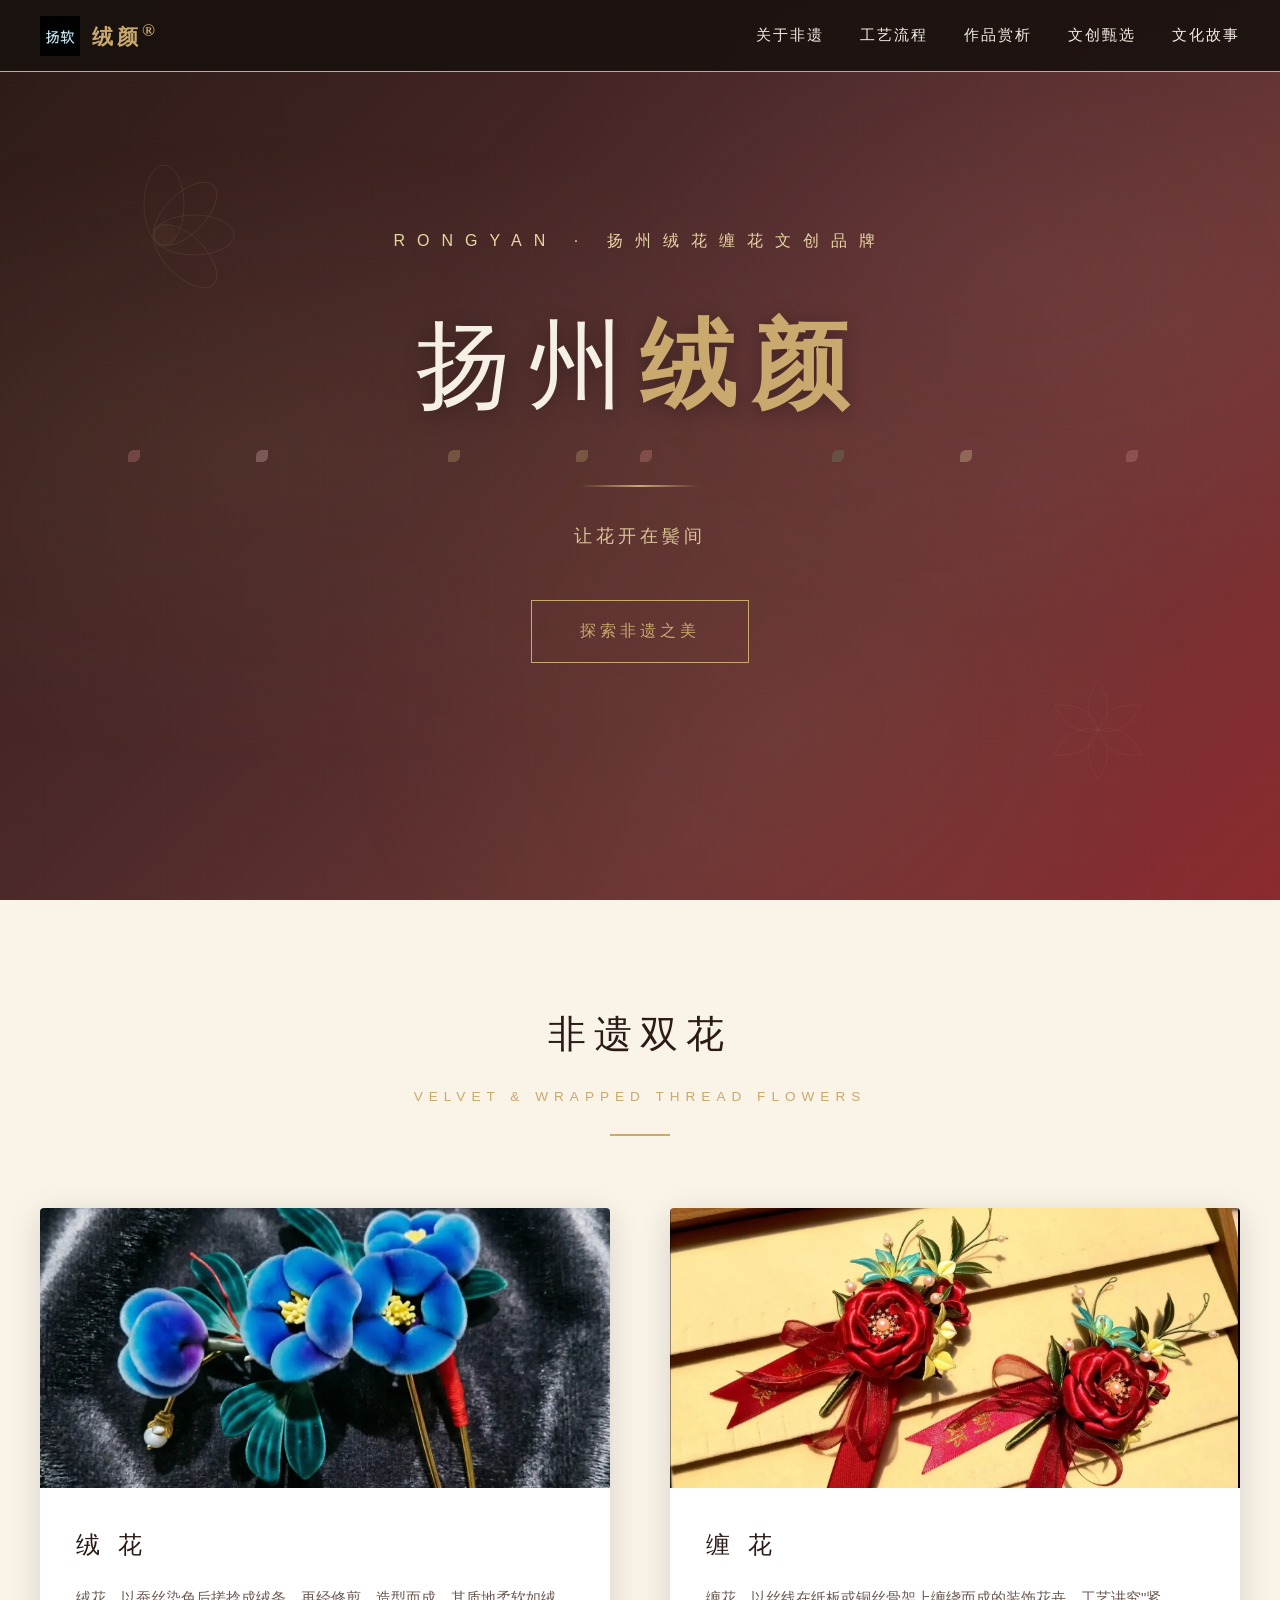
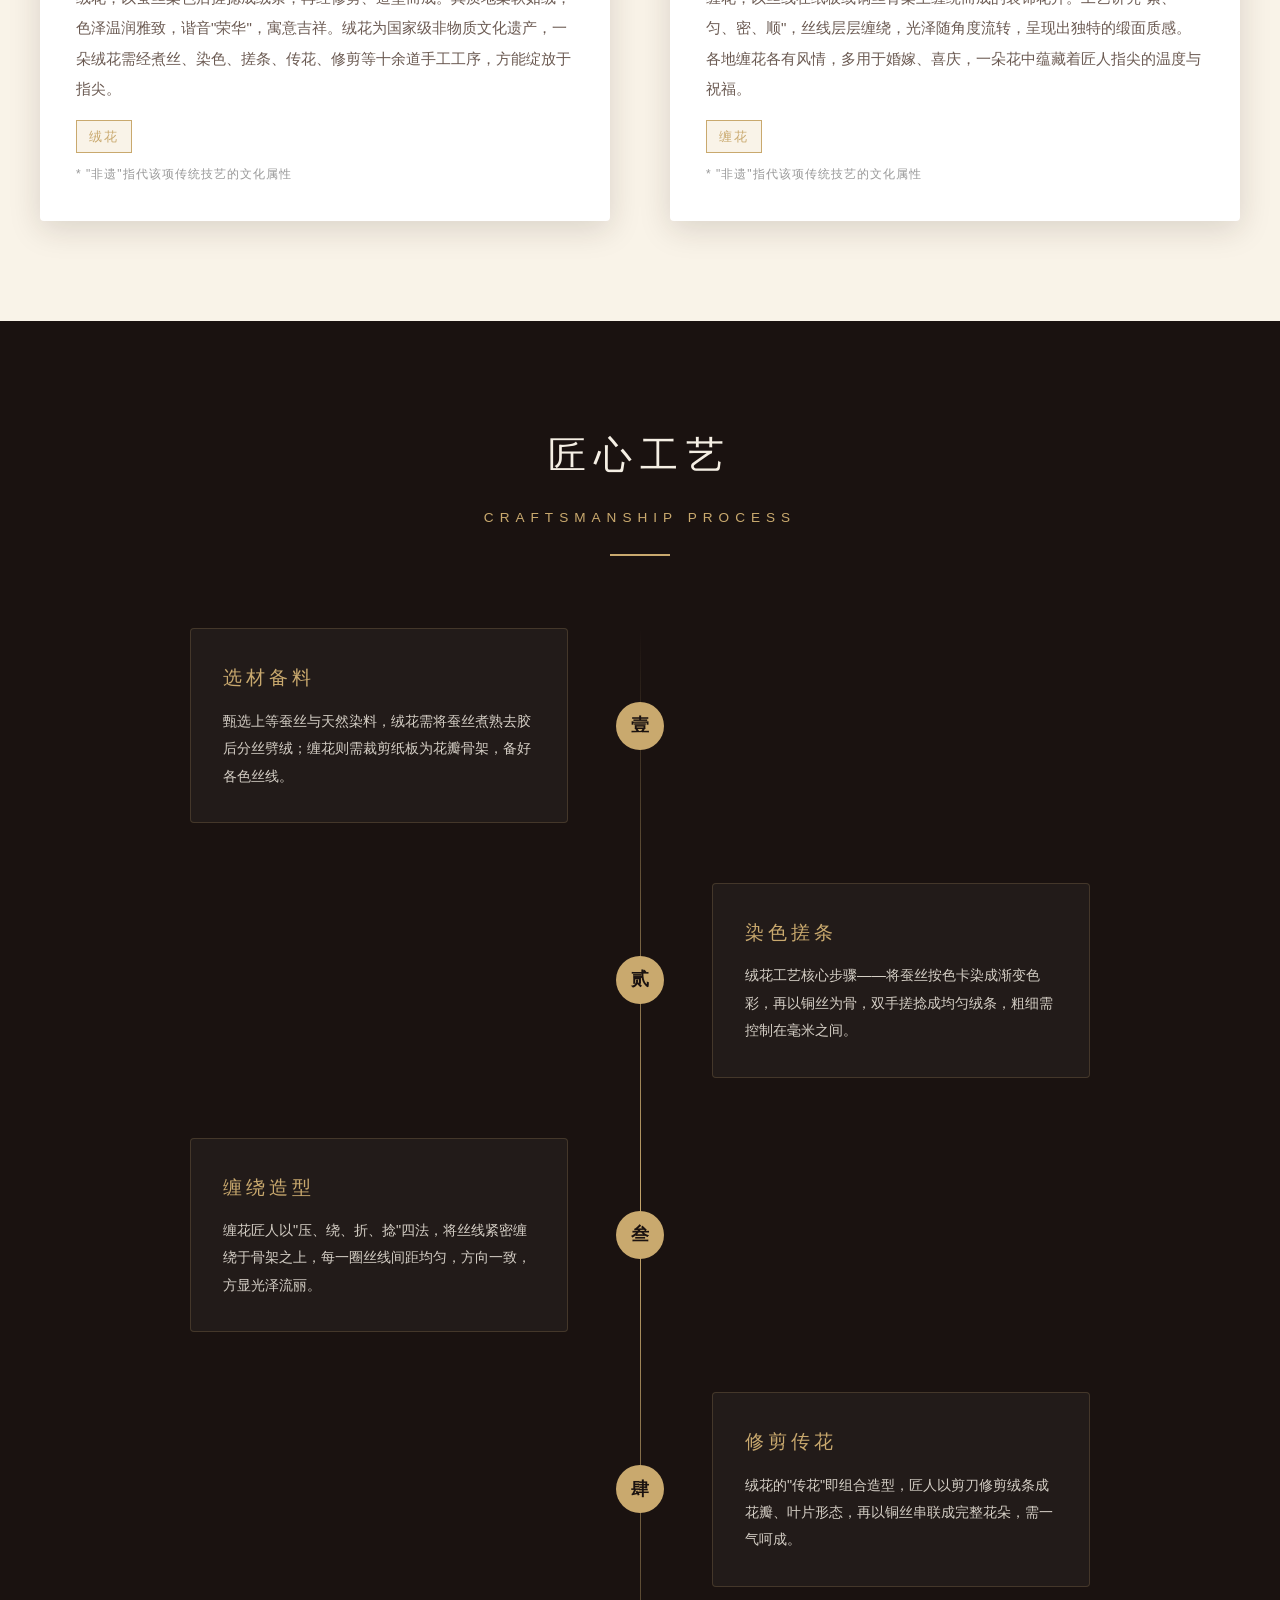
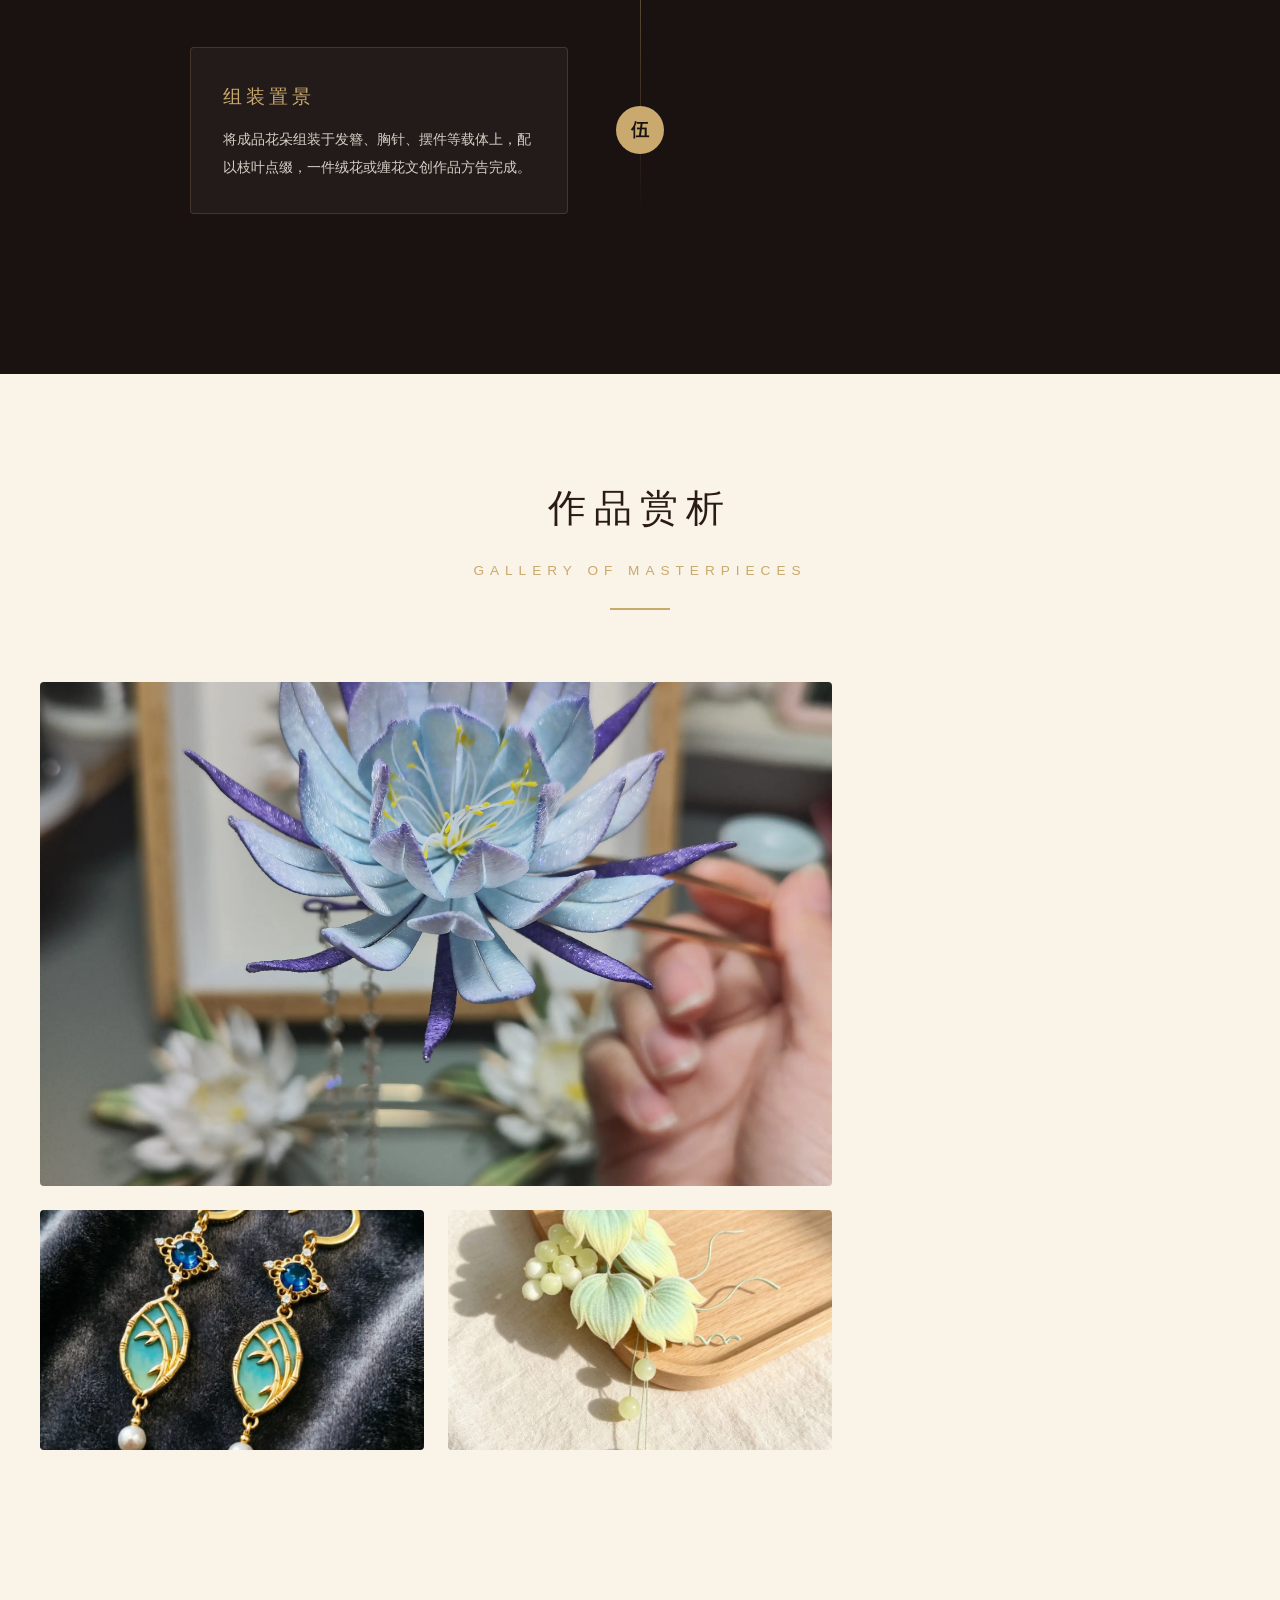
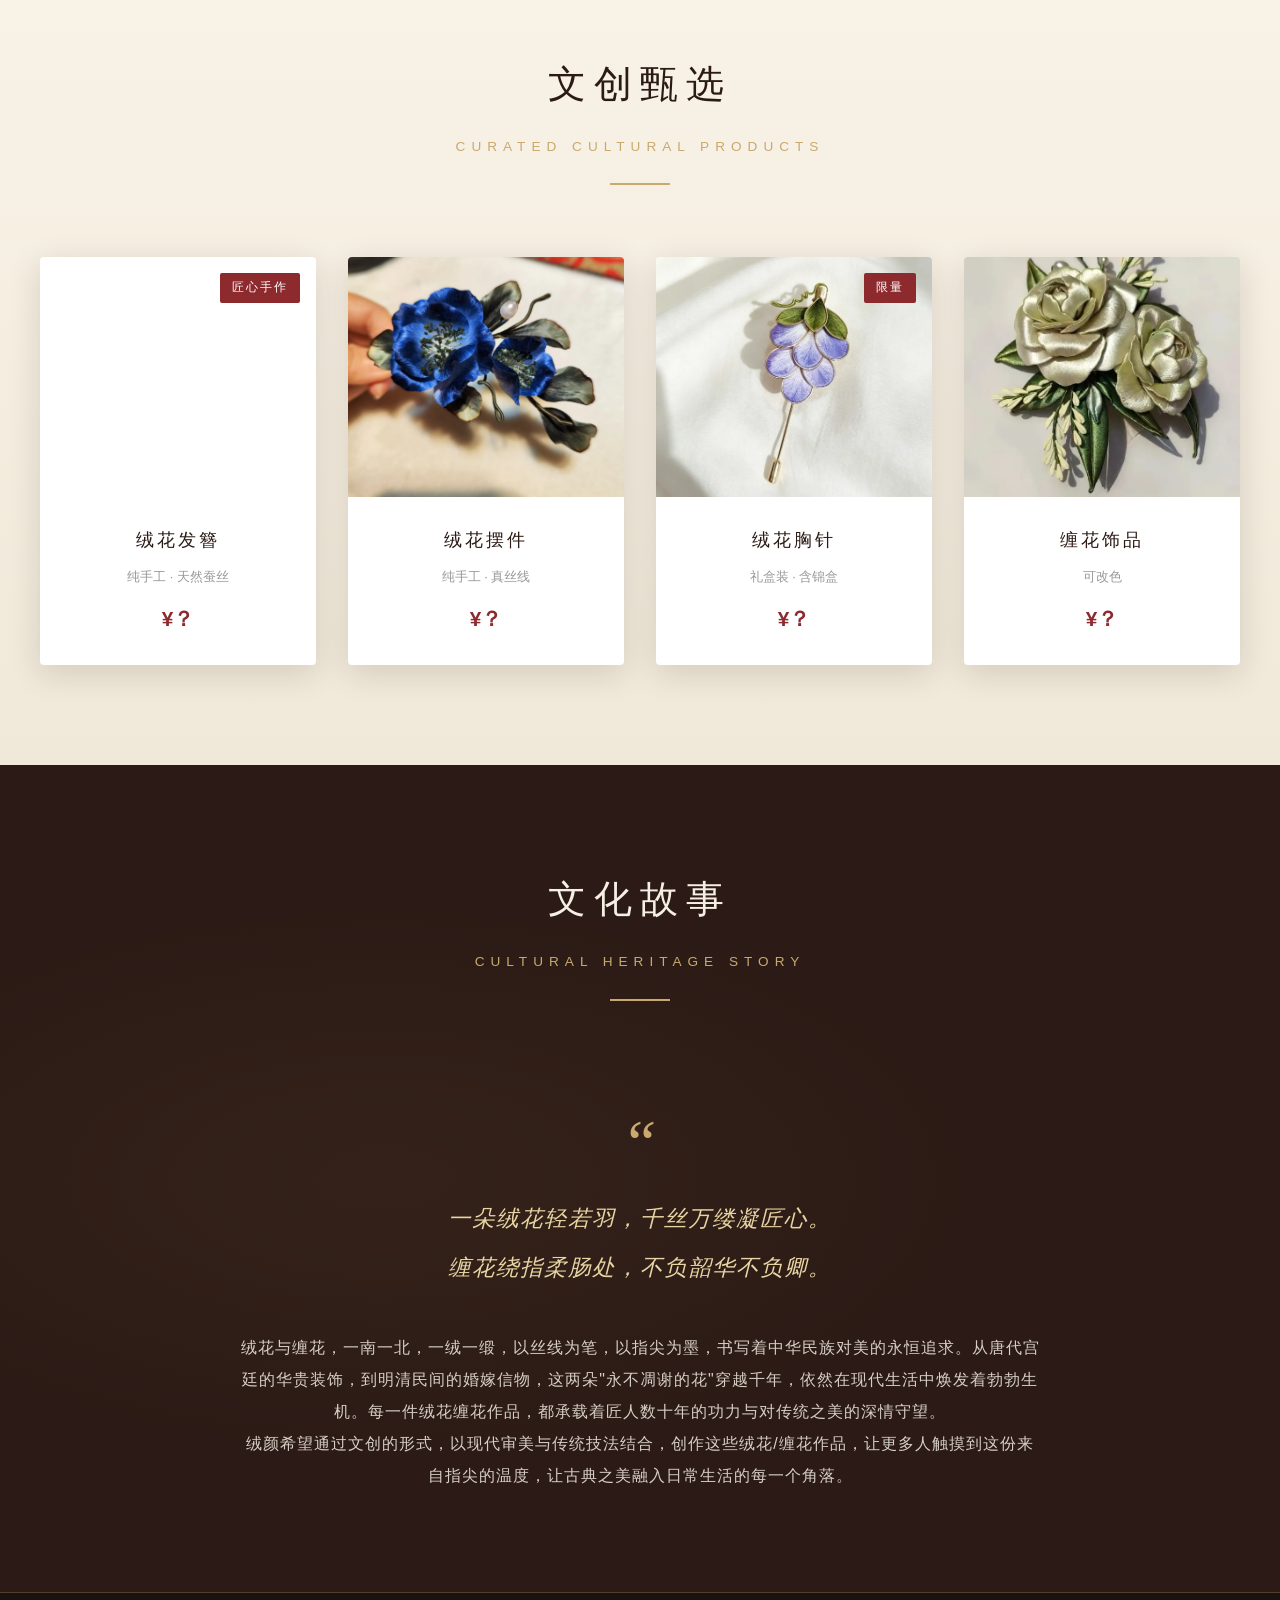
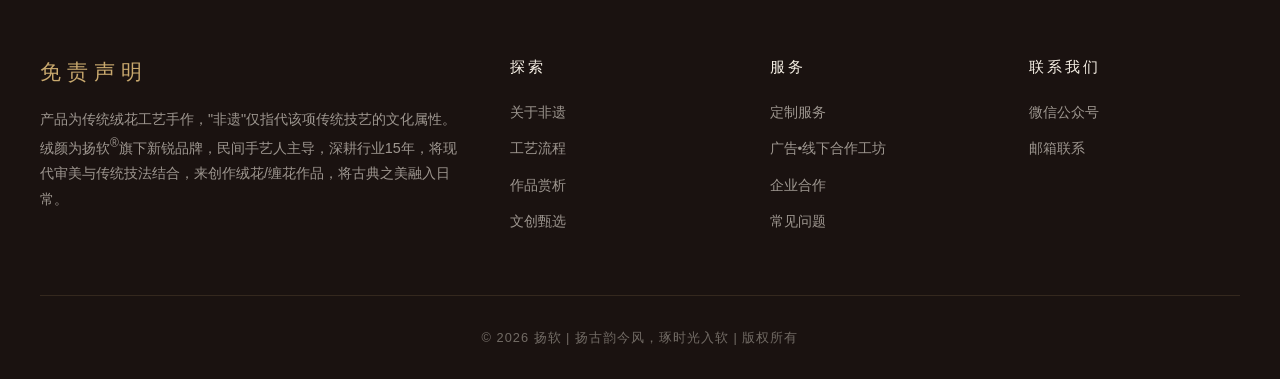
==== index.html @ f0e8c20d "Update index.html" ====
<!DOCTYPE html>
<html lang="zh-CN">
<head>
    <meta charset="UTF-8">
    <meta name="viewport" content="width=device-width, initial-scale=1.0">
    <title>绒颜 · 扬州绒花缠花文创品牌</title>
    <link rel="canonical" href="https://www.yangruan.com/" />
    <link rel="icon" href="/logo.png" type="image/png" sizes="32x32">
    <link rel="apple-touch-icon" href="/logo.png" sizes="180x180">
    <meta name="baidu-site-verification" content="codeva-DotF2W9orI" />
    <meta name="description" content="绒颜 | 扬软旗下扬州绒花缠花文创品牌，以现代审美与传统技法结合制作绒花、缠花饰品，将古典东方美学融入日常穿搭。">
    <meta name="keywords" content="绒颜,扬软,扬州绒花,扬州缠花,文创品牌,绒花饰品,缠花饰品,东方美学,宝藏手作,扬软出品">
    <meta property="og:title" content="绒颜 | 扬州绒花缠花文创品牌">
    <meta property="og:description" content="扬软旗下品牌，以现代审美与传统技法结合制作绒花、缠花饰品，将古典东方美学融入日常穿搭。">
    <meta property="og:image" content="https://www.yangruan.com/fm.jpg"> 
    <meta property="og:image:width" content="1200">
    <meta property="og:image:height" content="630">
    <meta property="og:image:type" content="image/jpeg">
    <meta property="og:type" content="website">
    <meta property="og:locale" content="zh_CN">
    
    <script type="application/ld+json">
    {
      "@context": "https://schema.org",
      "@type": "Organization",
      "name": "扬软",
      "url": "https://www.yangruan.com/",
      "logo": "https://www.yangruan.com/logo.png",
      "brand": {
        "@type": "Brand",
        "name": "绒颜",
        "description": "扬州绒花缠花文创品牌，以现代审美与传统技法结合制作绒花、缠花饰品"
      },
      "contactPoint": {
        "@type": "ContactPoint",
        "email": "10210917@qq.com",
        "contactType": "customer service",
        "areaServed": "CN",
        "availableLanguage": "Chinese"
      }
    }
    </script>

    <style>
        /* ===== 全局变量与基础 ===== */
        :root {
            --primary-dark: #2b1a15;
            --primary-red: #8c2a2e;
            --accent-gold: #c9a96e;
            --accent-gold-light: #e8d5a3;
            --bg-cream: #f9f3e8;
            --bg-dark: #1a1210;
            --text-dark: #3a2a22;
            --text-light: #f5efe4;
            --text-muted: #6b5a52;
            --text-lighter: #999999;
            --pink-soft: #d4878f;
            --pink-light: #e8b8c0;
            --green-soft: #6a8e6b;
            --gradient-hero: linear-gradient(135deg, #2b1a15 0%, #4a2828 40%, #6b3535 70%, #8c2a2e 100%);
            --shadow-card: 0 8px 32px rgba(43, 26, 21, 0.15);
            --transition-smooth: all 0.4s cubic-bezier(0.25, 0.46, 0.45, 0.94);
            --navbar-height: 72px;

            /* [修复] 字体回退链优化：正文无衬线 + 标题衬线 */
            --font-sans: "PingFang SC", "Hiragino Sans GB", "Microsoft YaHei", "Noto Sans SC", "Source Han Sans SC", sans-serif;
            --font-serif: "Noto Serif SC", "Source Han Serif SC", "STSong", "Songti SC", "SimSun", serif;
        }

        * { margin: 0; padding: 0; box-sizing: border-box; }

        html {
            scroll-behavior: auto;
            scroll-padding-top: var(--navbar-height);
        }

        body {
            font-family: var(--font-sans);
            background-color: var(--bg-cream);
            color: var(--text-dark);
            line-height: 1.8;
            overflow-x: hidden;
        }

        /* ===== 顶部导航 ===== */
        .navbar {
            position: fixed;
            top: 0;
            width: 100%;
            z-index: 1000;
            background: rgba(26, 18, 16, 0.92);
            backdrop-filter: blur(12px);
            -webkit-backdrop-filter: blur(12px);
            border-bottom: 1px solid var(--accent-gold);
            transition: var(--transition-smooth);
            height: var(--navbar-height);
        }

        .navbar.scrolled {
            background: rgba(26, 18, 16, 0.98);
            box-shadow: 0 2px 20px rgba(0,0,0,0.3);
        }

        .nav-container {
            max-width: 1400px;
            margin: 0 auto;
            display: flex;
            align-items: center;
            justify-content: space-between;
            padding: 0 40px;
            height: 100%;
        }

        .nav-logo {
            display: flex;
            align-items: center;
            gap: 12px;
            text-decoration: none;
        }

        .nav-logo-icon { 
            width: 40px; 
            height: 40px; 
            object-fit: contain;
        }

        .nav-logo-text {
            font-family: var(--font-serif);
            font-size: 1.3rem;
            color: var(--accent-gold);
            letter-spacing: 4px;
            font-weight: 600;
        }

        .nav-links {
            display: flex;
            list-style: none;
            gap: 36px;
        }

        .nav-links a {
            color: var(--text-light);
            text-decoration: none;
            font-size: 0.95rem;
            letter-spacing: 2px;
            position: relative;
            padding: 8px 0;
            transition: var(--transition-smooth);
        }

        .nav-links a::after {
            content: '';
            position: absolute;
            bottom: 0;
            left: 50%;
            transform: translateX(-50%);
            width: 0;
            height: 2px;
            background: var(--accent-gold);
            transition: var(--transition-smooth);
        }

        .nav-links a:hover,
        .nav-links a:focus-visible { color: var(--accent-gold); }

        .nav-links a:hover::after,
        .nav-links a:focus-visible::after { width: 100%; }

        .mobile-menu-btn {
            display: none;
            flex-direction: column;
            gap: 5px;
            background: none;
            border: none;
            cursor: pointer;
            padding: 8px;
            z-index: 1001;
        }

        .mobile-menu-btn span {
            display: block;
            width: 24px;
            height: 2px;
            background: var(--accent-gold);
            transition: var(--transition-smooth);
            transform-origin: center;
        }

        .mobile-menu-btn.active span:nth-child(1) { transform: rotate(45deg) translate(5px, 5px); }
        .mobile-menu-btn.active span:nth-child(2) { opacity: 0; }
        .mobile-menu-btn.active span:nth-child(3) { transform: rotate(-45deg) translate(5px, -5px); }

        /* ===== 英雄区域 ===== */
        .hero {
            height: 100vh;
            background: var(--gradient-hero);
            display: flex;
            align-items: center;
            justify-content: center;
            position: relative;
            overflow: hidden;
        }

        .hero::before {
            content: '';
            position: absolute;
            inset: 0;
            background:
                radial-gradient(ellipse at 20% 50%, rgba(201, 169, 110, 0.08) 0%, transparent 50%),
                radial-gradient(ellipse at 80% 30%, rgba(212, 135, 143, 0.1) 0%, transparent 40%),
                radial-gradient(ellipse at 60% 80%, rgba(201, 169, 110, 0.05) 0%, transparent 40%);
            will-change: transform;
            transform: translateZ(0);
        }

        .hero-pattern {
            position: absolute;
            inset: 0;
            opacity: 0.04;
            background-image:
                repeating-linear-gradient(0deg, transparent, transparent 40px, rgba(201,169,110,0.3) 40px, rgba(201,169,110,0.3) 41px),
                repeating-linear-gradient(90deg, transparent, transparent 40px, rgba(201,169,110,0.3) 40px, rgba(201,169,110,0.3) 41px);
        }

        .hero-content {
            text-align: center;
            position: relative;
            z-index: 2;
            animation: fadeInUp 1.2s ease-out;
        }

        .hero-subtitle-top {
            font-size: 1rem;
            color: var(--accent-gold-light);
            letter-spacing: 12px;
            margin-bottom: 24px;
            text-transform: uppercase;
        }

        .hero-title {
            font-family: var(--font-serif);
            font-size: clamp(3rem, 8vw, 6rem);
            color: var(--text-light);
            font-weight: 300;
            letter-spacing: 16px;
            margin-bottom: 20px;
            text-shadow: 0 4px 20px rgba(0,0,0,0.3);
        }

        .hero-title span { color: var(--accent-gold); font-weight: 600; }

        .hero-divider {
            width: 120px;
            height: 2px;
            background: linear-gradient(90deg, transparent, var(--accent-gold), transparent);
            margin: 32px auto;
        }

        .hero-desc {
            font-size: 1.15rem;
            color: var(--accent-gold-light);
            letter-spacing: 4px;
            max-width: 600px;
            margin: 0 auto 48px;
            opacity: 0.9;
        }

        .hero-btn {
            display: inline-block;
            padding: 16px 48px;
            border: 1px solid var(--accent-gold);
            color: var(--accent-gold);
            text-decoration: none;
            font-size: 1rem;
            letter-spacing: 4px;
            transition: var(--transition-smooth);
            position: relative;
            overflow: hidden;
            z-index: 1;
        }

        .hero-btn::before {
            content: '';
            position: absolute;
            top: 0; left: -100%;
            width: 100%; height: 100%;
            background: var(--accent-gold);
            transition: var(--transition-smooth);
            z-index: -1;
        }

        .hero-btn:hover, .hero-btn:focus-visible { color: var(--bg-dark); }
        .hero-btn:hover::before, .hero-btn:focus-visible::before { left: 0; }

        @keyframes fadeInUp {
            from { opacity: 0; transform: translateY(40px); }
            to { opacity: 1; transform: translateY(0); }
        }

        /* ===== 通用区块 ===== */
        .section { padding: 100px 40px; max-width: 1400px; margin: 0 auto; }

        .section-header { text-align: center; margin-bottom: 72px; }

        .section-header h2 {
            font-family: var(--font-serif);
            font-size: 2.4rem; font-weight: 400;
            letter-spacing: 8px; color: var(--primary-dark); margin-bottom: 16px;
        }

        .section-header .en-subtitle {
            font-size: 0.85rem; color: var(--accent-gold);
            letter-spacing: 6px; text-transform: uppercase;
        }

        .section-divider { width: 60px; height: 2px; background: var(--accent-gold); margin: 24px auto 0; }

        /* ===== 关于区域 ===== */
        .about-section { background: var(--bg-cream); }

        .about-grid { display: grid; grid-template-columns: 1fr 1fr; gap: 60px; align-items: center; }

        .about-card {
            background: white; border-radius: 4px; overflow: hidden;
            box-shadow: var(--shadow-card); transition: var(--transition-smooth);
        }

        .about-card:hover { transform: translateY(-8px); box-shadow: 0 16px 48px rgba(43, 26, 21, 0.2); }

        .about-card-visual { height: 280px; position: relative; overflow: hidden; }
        .about-card-visual img {
            width: 100%;
            height: 100%;
            object-fit: cover;
            display: block;
            transition: transform 0.6s ease;
        }
        .about-card:hover .about-card-visual img {
            transform: scale(1.05);
        }
        .about-card-content { padding: 36px; }

        .about-card-content h3 {
            font-family: var(--font-serif);
            font-size: 1.5rem; letter-spacing: 6px; margin-bottom: 16px;
            color: var(--primary-dark); font-weight: 500;
        }

        .about-card-content p { font-size: 0.95rem; color: var(--text-muted); line-height: 2; }

        .tag {
            display: inline-block; padding: 4px 12px; background: var(--bg-cream);
            color: var(--accent-gold); font-size: 0.8rem; letter-spacing: 2px;
            margin-top: 16px; border: 1px solid var(--accent-gold);
        }

        .heritage-note {
            display: block; margin-top: 12px; font-size: 0.75rem;
            color: var(--text-lighter); letter-spacing: 1px; line-height: 1.6;
        }

        /* ===== 工艺展示区 ===== */
        .craft-section { background: var(--bg-dark); padding: 100px 40px; }
        .craft-section .section-header h2 { color: var(--text-light); }

        .craft-timeline { max-width: 900px; margin: 0 auto; position: relative; }

        .craft-timeline::before {
            content: ''; position: absolute; left: 50%; top: 0; bottom: 0;
            width: 1px; background: linear-gradient(to bottom, transparent, var(--accent-gold), transparent);
        }

        .craft-step { display: flex; align-items: center; margin-bottom: 60px; position: relative; }
        .craft-step:nth-child(even) { flex-direction: row-reverse; }

        .craft-step-number {
            position: absolute; left: 50%; transform: translateX(-50%);
            width: 48px; height: 48px; background: var(--accent-gold);
            border-radius: 50%; display: flex; align-items: center; justify-content: center;
            font-size: 1.1rem; color: var(--bg-dark); font-weight: 700; z-index: 2;
            font-family: var(--font-serif);
        }

        .craft-step-content {
            width: 42%; background: rgba(255, 255, 255, 0.04);
            border: 1px solid rgba(201, 169, 110, 0.2); padding: 32px;
            border-radius: 4px; transition: var(--transition-smooth);
        }

        .craft-step-content:hover { background: rgba(255, 255, 255, 0.08); border-color: var(--accent-gold); }

        .craft-step-content h4 {
            font-family: var(--font-serif);
            color: var(--accent-gold); font-size: 1.2rem;
            letter-spacing: 4px; margin-bottom: 12px; font-weight: 500;
        }

        .craft-step-content p { color: rgba(245, 239, 228, 0.85); font-size: 0.9rem; line-height: 1.9; }

        /* ===== 作品展示区 ===== */
        .gallery-section { background: var(--bg-cream); }

        .gallery-grid { display: grid; grid-template-columns: repeat(3, 1fr); grid-template-rows: auto; gap: 24px; }

        .gallery-item {
            position: relative; border-radius: 4px; overflow: hidden;
            cursor: pointer; transition: var(--transition-smooth);
        }

        .gallery-item:hover { transform: scale(1.02); }
        .gallery-item:nth-child(1) { grid-column: span 2; grid-row: span 2; }

        .gallery-visual { width: 100%; height: 100%; min-height: 240px; position: relative; }
        .gallery-item:nth-child(1) .gallery-visual { min-height: 504px; }

        .gallery-visual img {
            width: 100%;
            height: 100%;
            object-fit: cover;
            display: block;
            position: absolute;
            top: 0;
            left: 0;
            transition: transform 0.6s ease;
        }
        .gallery-item:hover .gallery-visual img {
            transform: scale(1.08);
        }

        .gallery-overlay {
            position: absolute; inset: 0;
            background: linear-gradient(to top, rgba(26, 18, 16, 0.85) 0%, transparent 60%);
            display: flex; flex-direction: column; justify-content: flex-end;
            padding: 28px; opacity: 0; transition: var(--transition-smooth);
            z-index: 2;
        }

        .gallery-item:hover .gallery-overlay,
        .gallery-item:focus-within .gallery-overlay { opacity: 1; }

        .gallery-overlay h4 { 
            font-family: var(--font-serif);
            color: var(--accent-gold); font-size: 1.2rem; letter-spacing: 3px; margin-bottom: 8px; 
        }
        .gallery-overlay p { color: rgba(245, 239, 228, 0.9); font-size: 0.85rem; }

        /* ===== 文创产品区 ===== */
        .products-section { background: linear-gradient(180deg, var(--bg-cream) 0%, #f0e8d8 100%); }
        .products-grid { display: grid; grid-template-columns: repeat(4, 1fr); gap: 32px; }

        .product-card {
            background: white; border-radius: 4px; overflow: hidden;
            box-shadow: var(--shadow-card); transition: var(--transition-smooth); text-align: center;
        }

        .product-card:hover { transform: translateY(-12px); box-shadow: 0 20px 60px rgba(43, 26, 21, 0.2); }

        .product-visual {
            height: 240px; display: flex; align-items: center;
            justify-content: center; position: relative;
            overflow: hidden;
        }

        .product-visual img {
            width: 100%;
            height: 100%;
            object-fit: cover;
            display: block;
            transition: transform 0.6s ease;
        }
        .product-card:hover .product-visual img {
            transform: scale(1.08);
        }

        .product-info { padding: 28px 20px; }

        .product-info h4 {
            font-family: var(--font-serif);
            font-size: 1.1rem; letter-spacing: 3px;
            color: var(--primary-dark); margin-bottom: 8px; font-weight: 500;
        }

        .product-info .price { font-size: 1.3rem; color: var(--primary-red); font-weight: 600; margin-top: 12px; }

        .product-info .product-meta { font-size: 0.8rem; color: var(--text-lighter); margin-top: 4px; }

        .product-badge {
            position: absolute; top: 16px; right: 16px;
            background: var(--primary-red); color: white;
            padding: 4px 12px; font-size: 0.75rem; letter-spacing: 2px; border-radius: 2px;
            z-index: 2;
        }

        /* ===== 文化故事区 ===== */
        .story-section {
            background: var(--primary-dark); padding: 100px 40px;
            position: relative; overflow: hidden;
        }

        .story-section::before {
            content: ''; position: absolute; inset: 0;
            background: radial-gradient(ellipse at 30% 50%, rgba(201, 169, 110, 0.06) 0%, transparent 50%);
        }

        .story-section .section-header h2 { color: var(--text-light); }

        .story-content {
            max-width: 800px; margin: 0 auto; text-align: center;
            position: relative; z-index: 2;
        }

        .story-quote {
            font-family: var(--font-serif);
            font-size: 1.4rem; color: var(--accent-gold-light);
            line-height: 2.2; letter-spacing: 2px; font-style: italic; margin-bottom: 40px;
        }

        .story-quote::before {
            content: '\201C'; font-size: 4rem; color: var(--accent-gold);
            display: block; margin-bottom: -20px; font-family: Georgia, serif;
        }

        .story-text {
            color: rgba(245, 239, 228, 0.85); font-size: 1rem;
            line-height: 2; letter-spacing: 1px;
        }

        /* ===== 底部 ===== */
        .footer {
            background: var(--bg-dark); padding: 60px 40px 30px;
            border-top: 1px solid rgba(201, 169, 110, 0.3);
        }

        .footer-content {
            max-width: 1400px; margin: 0 auto;
            display: grid; grid-template-columns: 2fr 1fr 1fr 1fr;
            gap: 48px; margin-bottom: 48px;
        }

        .footer-brand h3 {
            font-family: var(--font-serif);
            color: var(--accent-gold); font-size: 1.3rem;
            letter-spacing: 6px; margin-bottom: 16px; font-weight: 500;
        }

        .footer-brand p { color: rgba(245, 239, 228, 0.6); font-size: 0.9rem; line-height: 1.8; }

        .footer-col h4 {
            font-family: var(--font-serif);
            color: var(--text-light); font-size: 0.95rem;
            letter-spacing: 3px; margin-bottom: 20px; font-weight: 500;
        }

        .footer-col a {
            display: block; color: rgba(245, 239, 228, 0.6);
            text-decoration: none; font-size: 0.85rem;
            margin-bottom: 12px; transition: var(--transition-smooth);
        }

        .footer-col a:hover, .footer-col a:focus-visible { color: var(--accent-gold); }

        .footer-bottom {
            max-width: 1400px; margin: 0 auto; padding-top: 30px;
            border-top: 1px solid rgba(201, 169, 110, 0.15);
            text-align: center; color: rgba(245, 239, 228, 0.4);
            font-size: 0.8rem; letter-spacing: 1px;
        }

        .deco-flower { position: absolute; opacity: 0.15; pointer-events: none; }

        /* ===== 滚动动画 ===== */
        .fade-in { opacity: 0; transform: translateY(30px); transition: opacity 0.8s ease, transform 0.8s ease; }
        .fade-in.visible { opacity: 1; transform: translateY(0); }

        /* ===== 减少动画偏好 ===== */
        @media (prefers-reduced-motion: reduce) {
            *, *::before, *::after {
                animation-duration: 0.01ms !important;
                animation-iteration-count: 1 !important;
                transition-duration: 0.01ms !important;
            }
            html { scroll-behavior: auto; }
            .fade-in { opacity: 1; transform: none; }
            .petal { display: none; }
        }

        /* ===== 响应式 ===== */
        @media (max-width: 1024px) {
            .products-grid { grid-template-columns: repeat(2, 1fr); }
            .footer-content { grid-template-columns: 1fr 1fr; }
        }

        @media (max-width: 768px) {
            .mobile-menu-btn { display: flex; }

            /* [修复] 移动端菜单动画：废弃 display 切换，改用 transform 过渡 */
            .nav-links {
                display: flex;
                flex-direction: column;
                position: absolute; 
                top: var(--navbar-height);
                left: 0; right: 0;
                background: rgba(26, 18, 16, 0.98);
                padding: 0 40px;
                gap: 0;
                max-height: 0;
                overflow: hidden;
                opacity: 0;
                visibility: hidden;
                transform: translateY(-10px);
                border-bottom: 1px solid transparent;
                backdrop-filter: blur(12px);
                -webkit-backdrop-filter: blur(12px);
                transition: max-height 0.4s cubic-bezier(0.25, 0.46, 0.45, 0.94),
                            opacity 0.3s ease,
                            transform 0.3s ease,
                            visibility 0.3s ease,
                            padding 0.3s ease,
                            border-color 0.3s ease;
            }

            .nav-links.active {
                max-height: 400px;
                opacity: 1;
                visibility: visible;
                transform: translateY(0);
                padding: 24px 40px;
                gap: 20px;
                border-bottom-color: var(--accent-gold);
            }

            .nav-container { padding: 0 20px; }
            .section { padding: 60px 20px; }
            .about-grid { grid-template-columns: 1fr; }
            
            .gallery-grid { grid-template-columns: 1fr; gap: 16px; }
            .gallery-item:nth-child(1) { grid-column: span 1; grid-row: span 1; }
            .gallery-item:nth-child(1) .gallery-visual { min-height: 300px; }
            .products-grid { grid-template-columns: 1fr; }

            .craft-timeline::before { left: 23px; }
            .craft-step, .craft-step:nth-child(even) {
                flex-direction: column; align-items: flex-start; padding-left: 60px;
            }
            .craft-step-number {
                left: 24px; transform: translateX(-50%);
                width: 46px; height: 46px; font-size: 1rem;
            }
            .craft-step-content { width: 100%; }

            .footer-content { grid-template-columns: 1fr; }
            .hero-title { letter-spacing: 8px; }
            .craft-section, .story-section { padding: 60px 20px; }
        }

        /* ===== Lightbox 灯箱样式 ===== */
        .lightbox {
            position: fixed;
            inset: 0;
            background: rgba(26, 18, 16, 0.95);
            backdrop-filter: blur(20px);
            -webkit-backdrop-filter: blur(20px);
            z-index: 2000;
            display: flex;
            align-items: center;
            justify-content: center;
            visibility: hidden;
            opacity: 0;
            pointer-events: none;
            transition: opacity 0.3s ease, visibility 0.3s ease;
        }

        .lightbox.active {
            visibility: visible;
            opacity: 1;
            pointer-events: auto;
        }

        .lightbox-content {
            position: relative;
            max-width: 90%;
            max-height: 90%;
            text-align: center;
            color: var(--text-light);
            transform: scale(0.9);
            transition: transform 0.4s ease-out;
        }

        .lightbox.active .lightbox-content {
            transform: scale(1);
        }

        /* [修复] Lightbox 容器：增加 flex 居中 + 固定尺寸约束 */
        .lightbox-visual {
            width: 500px;
            height: 500px;
            max-width: 80vw;
            max-height: 60vh;
            margin: 0 auto 32px;
            border-radius: 8px;
            position: relative;
            overflow: hidden;
            display: flex;
            align-items: center;
            justify-content: center;
            background-color: rgba(26, 18, 16, 0.6);
        }

        /* [修复] Lightbox 图片：cover 改为 contain，确保作品完整展示 */
        .lightbox-visual img {
            width: 100%;
            height: 100%;
            object-fit: contain;
            display: block;
        }

        .lightbox-title {
            font-family: var(--font-serif);
            font-size: 1.8rem;
            color: var(--accent-gold);
            letter-spacing: 4px;
            margin-bottom: 12px;
            font-weight: 500;
        }

        .lightbox-desc {
            font-size: 1rem;
            color: rgba(245, 239, 228, 0.8);
            letter-spacing: 2px;
        }

        .lightbox-close {
            position: absolute;
            top: max(20px, env(safe-area-inset-top));
            right: 20px;
            background: none;
            border: 1px solid var(--accent-gold);
            color: var(--accent-gold);
            width: 48px;
            height: 48px;
            border-radius: 50%;
            font-size: 1.5rem;
            cursor: pointer;
            transition: var(--transition-smooth);
            display: flex;
            align-items: center;
            justify-content: center;
        }

        .lightbox-close:hover,
        .lightbox-close:focus-visible {
            background: var(--accent-gold);
            color: var(--bg-dark);
        }

        .lightbox-nav {
            position: absolute;
            top: 50%;
            transform: translateY(-50%);
            background: rgba(201, 169, 110, 0.2);
            border: 1px solid var(--accent-gold);
            color: var(--accent-gold);
            width: 56px;
            height: 56px;
            border-radius: 50%;
            font-size: 1.5rem;
            cursor: pointer;
            transition: var(--transition-smooth);
            display: flex;
            align-items: center;
            justify-content: center;
        }

        .lightbox-nav:hover,
        .lightbox-nav:focus-visible {
            background: var(--accent-gold);
            color: var(--bg-dark);
        }

        .lightbox-prev { left: 20px; }
        .lightbox-next { right: 20px; }

        @media (max-width: 768px) {
            .lightbox-nav { width: 44px; height: 44px; font-size: 1.2rem; }
            .lightbox-prev { left: 10px; }
            .lightbox-next { right: 10px; }
            .lightbox-close { top: max(10px, env(safe-area-inset-top)); right: 10px; width: 40px; height: 40px; }
        }

        /* ===== Lightbox 加载状态 ===== */
        .lightbox-loading {
            position: absolute;
            inset: 0;
            display: flex;
            align-items: center;
            justify-content: center;
            background: rgba(26, 18, 16, 0.8);
            z-index: 10;
            opacity: 0;
            pointer-events: none;
            transition: opacity 0.3s ease;
        }

        .lightbox-loading.active {
            opacity: 1;
            pointer-events: auto;
        }

        .lightbox-spinner {
            width: 48px;
            height: 48px;
            border: 3px solid rgba(201, 169, 110, 0.3);
            border-top-color: var(--accent-gold);
            border-radius: 50%;
            animation: spin 1s linear infinite;
        }

        @keyframes spin {
            to { transform: rotate(360deg); }
        }

        /* ===== 花瓣动画 ===== */
        .petal {
            position: absolute;
            width: 12px; height: 12px;
            border-radius: 50% 0 50% 0;
            opacity: 0.3;
            animation: fall linear infinite;
            pointer-events: none;
            will-change: transform;
        }

        .petal--pink { background: var(--pink-soft); }
        .petal--pink-light { background: var(--pink-light); }
        .petal--gold { background: var(--accent-gold); }
        .petal--gold-light { background: var(--accent-gold-light); }
        .petal--green { background: var(--green-soft); }

        @keyframes fall {
            0% { transform: translateY(-10vh) rotate(0deg) translateX(0); opacity: 0; }
            10% { opacity: 0.3; }
            90% { opacity: 0.3; }
            100% { transform: translateY(110vh) rotate(720deg) translateX(100px); opacity: 0; }
        }
    </style>
</head>
<body>

    <!-- 导航栏 -->
    <nav class="navbar" role="navigation" aria-label="主导航">
        <div class="nav-container">
            <a href="#" class="nav-logo" aria-label="绒颜 - 返回首页">
               <img class="nav-logo-icon" src="/logo.png" alt="绒颜Logo" width="40" height="40">
                <span class="nav-logo-text">绒颜<sup>&reg;</sup></span>
            </a>
            <button class="mobile-menu-btn" aria-label="打开导航菜单" aria-expanded="false" aria-controls="main-nav">
                <span></span><span></span><span></span>
            </button>
            <ul class="nav-links" id="main-nav" role="menubar">
                <li role="none"><a href="#about" role="menuitem">关于非遗</a></li>
                <li role="none"><a href="#craft" role="menuitem">工艺流程</a></li>
                <li role="none"><a href="#gallery" role="menuitem">作品赏析</a></li>
                <li role="none"><a href="#products" role="menuitem">文创甄选</a></li>
                <li role="none"><a href="#story" role="menuitem">文化故事</a></li>
            </ul>
        </div>
    </nav>

    <main id="main-content">
        <!-- 英雄区域 -->
        <section class="hero" id="home" aria-label="品牌主视觉">
            <div class="hero-pattern" aria-hidden="true"></div>
            <div id="petals-container" aria-hidden="true"></div>

            <div class="hero-content">
                <p class="hero-subtitle-top">RONGYAN · 扬州绒花缠花文创品牌</p>
                <h1 class="hero-title">扬州<span>绒颜</span></h1>
                <div class="hero-divider" aria-hidden="true"></div>
                <p class="hero-desc">让花开在鬓间</p>
                <a href="#about" class="hero-btn">探索非遗之美</a>
            </div>

            <svg class="deco-flower" style="top:15%; left:5%; width:200px; height:200px;" viewBox="0 0 200 200" aria-hidden="true">
                <g fill="none" stroke="#c9a96e" stroke-width="0.8">
                    <ellipse cx="100" cy="70" rx="20" ry="40" transform="rotate(0, 100, 100)"/>
                    <ellipse cx="100" cy="70" rx="20" ry="40" transform="rotate(45, 100, 100)"/>
                    <ellipse cx="100" cy="70" rx="20" ry="40" transform="rotate(90, 100, 100)"/>
                    <ellipse cx="100" cy="70" rx="20" ry="40" transform="rotate(135, 100, 100)"/>
                    <circle cx="100" cy="100" r="12" fill="#c9a96e" opacity="0.3"/>
                </g>
            </svg>

            <svg class="deco-flower" style="bottom:10%; right:8%; width:160px; height:160px;" viewBox="0 0 160 160" aria-hidden="true">
                <g fill="none" stroke="#d4878f" stroke-width="0.6">
                    <path d="M80 30 Q100 60, 80 80 Q60 60, 80 30Z"/>
                    <path d="M80 30 Q100 60, 80 80 Q60 60, 80 30Z" transform="rotate(60, 80, 80)"/>
                    <path d="M80 30 Q100 60, 80 80 Q60 60, 80 30Z" transform="rotate(120, 80, 80)"/>
                    <path d="M80 30 Q100 60, 80 80 Q60 60, 80 30Z" transform="rotate(180, 80, 80)"/>
                    <path d="M80 30 Q100 60, 80 80 Q60 60, 80 30Z" transform="rotate(240, 80, 80)"/>
                    <path d="M80 30 Q100 60, 80 80 Q60 60, 80 30Z" transform="rotate(300, 80, 80)"/>
                </g>
            </svg>
        </section>

        <!-- 关于绒花缠花 -->
        <section class="section about-section" id="about" aria-labelledby="about-heading">
            <div class="section-header fade-in">
                <h2 id="about-heading">非遗双花</h2>
                <p class="en-subtitle">Velvet & Wrapped Thread Flowers</p>
                <div class="section-divider" aria-hidden="true"></div>
            </div>

            <div class="about-grid">
                <article class="about-card fade-in">
                    <div class="about-card-visual">
                        <img src="img/ronghua.webp" alt="绒花工艺展示 — 以蚕丝染色后搓捻成绒条，经修剪造型而成的传统花卉饰品" width="600" height="400">
                    </div>
                    <div class="about-card-content">
                        <h3>绒 花</h3>
                        <p>绒花，以蚕丝染色后搓捻成绒条，再经修剪、造型而成。其质地柔软如绒，色泽温润雅致，谐音"荣华"，寓意吉祥。绒花为国家级非物质文化遗产，一朵绒花需经煮丝、染色、搓条、传花、修剪等十余道手工工序，方能绽放于指尖。</p>
                        <span class="tag">绒花</span>
                        <span class="heritage-note">* "非遗"指代该项传统技艺的文化属性</span>
                    </div>
                </article>

                <article class="about-card fade-in">
                    <div class="about-card-visual">
                        <img src="img/chanhua.webp" alt="缠花工艺展示 — 以丝线在纸板或铜丝骨架上缠绕而成的装饰花卉" width="600" height="400" loading="lazy" decoding="async">
                    </div>
                    <div class="about-card-content">
                        <h3>缠 花</h3>
                        <p>缠花，以丝线在纸板或铜丝骨架上缠绕而成的装饰花卉。工艺讲究"紧、匀、密、顺"，丝线层层缠绕，光泽随角度流转，呈现出独特的缎面质感。各地缠花各有风情，多用于婚嫁、喜庆，一朵花中蕴藏着匠人指尖的温度与祝福。</p>
                        <span class="tag">缠花</span>
                        <span class="heritage-note">* "非遗"指代该项传统技艺的文化属性</span>
                    </div>
                </article>
            </div>
        </section>

        <!-- 工艺流程 -->
        <section class="craft-section" id="craft" aria-labelledby="craft-heading">
            <div class="section" style="padding-top:0; padding-bottom:0;">
                <div class="section-header fade-in">
                    <h2 id="craft-heading">匠心工艺</h2>
                    <p class="en-subtitle">Craftsmanship Process</p>
                    <div class="section-divider" aria-hidden="true"></div>
                </div>

                <div class="craft-timeline" role="list" aria-label="工艺流程步骤">
                    <div class="craft-step fade-in" role="listitem">
                        <div class="craft-step-number" aria-hidden="true">壹</div>
                        <div class="craft-step-content">
                            <h4>选材备料</h4>
                            <p>甄选上等蚕丝与天然染料，绒花需将蚕丝煮熟去胶后分丝劈绒；缠花则需裁剪纸板为花瓣骨架，备好各色丝线。</p>
                        </div>
                    </div>
                    <div class="craft-step fade-in" role="listitem">
                        <div class="craft-step-number" aria-hidden="true">贰</div>
                        <div class="craft-step-content">
                            <h4>染色搓条</h4>
                            <p>绒花工艺核心步骤——将蚕丝按色卡染成渐变色彩，再以铜丝为骨，双手搓捻成均匀绒条，粗细需控制在毫米之间。</p>
                        </div>
                    </div>
                    <div class="craft-step fade-in" role="listitem">
                        <div class="craft-step-number" aria-hidden="true">叁</div>
                        <div class="craft-step-content">
                            <h4>缠绕造型</h4>
                            <p>缠花匠人以"压、绕、折、捻"四法，将丝线紧密缠绕于骨架之上，每一圈丝线间距均匀，方向一致，方显光泽流丽。</p>
                        </div>
                    </div>
                    <div class="craft-step fade-in" role="listitem">
                        <div class="craft-step-number" aria-hidden="true">肆</div>
                        <div class="craft-step-content">
                            <h4>修剪传花</h4>
                            <p>绒花的"传花"即组合造型，匠人以剪刀修剪绒条成花瓣、叶片形态，再以铜丝串联成完整花朵，需一气呵成。</p>
                        </div>
                    </div>
                    <div class="craft-step fade-in" role="listitem">
                        <div class="craft-step-number" aria-hidden="true">伍</div>
                        <div class="craft-step-content">
                            <h4>组装置景</h4>
                            <p>将成品花朵组装于发簪、胸针、摆件等载体上，配以枝叶点缀，一件绒花或缠花文创作品方告完成。</p>
                        </div>
                    </div>
                </div>
            </div>
        </section>

        <!-- 作品赏析 -->
        <section class="section gallery-section" id="gallery" aria-labelledby="gallery-heading">
            <div class="section-header fade-in">
                <h2 id="gallery-heading">作品赏析</h2>
                <p class="en-subtitle">Gallery of Masterpieces</p>
                <div class="section-divider" aria-hidden="true"></div>
            </div>

            <div class="gallery-grid fade-in">
                <div class="gallery-item" tabindex="0" role="button" aria-label="查看绒颜《昙花》缠花饰品" data-index="0">
                    <div class="gallery-visual">
                        <img src="img/gallery-1.webp" alt="绒颜《昙花》缠花饰品" width="800" height="800" decoding="async">
                    </div>
                    <div class="gallery-overlay">
                        <h4>《昙花》</h4>
                        <p>缠花 · 昙花</p>
                    </div>
                </div>

                <div class="gallery-item" tabindex="0" role="button" aria-label="查看绒颜《蝴蝶》绒花饰品" data-index="1">
                    <div class="gallery-visual">
                        <img src="img/gallery-2.webp" alt="绒颜《蝴蝶》绒花饰品" width="400" height="400" loading="lazy" decoding="async">
                    </div>
                    <div class="gallery-overlay">
                        <h4>《蝴蝶》</h4>
                        <p>绒花 · 蝴蝶</p>
                    </div>
                </div>

                <div class="gallery-item" tabindex="0" role="button" aria-label="查看绒颜《青提》绒花饰品" data-index="2">
                    <div class="gallery-visual">
                        <img src="img/gallery-3.webp" alt="绒颜《青提》绒花饰品" width="400" height="400" loading="lazy" decoding="async">
                    </div>
                    <div class="gallery-overlay">
                        <h4>《青提》</h4>
                        <p>绒花 · 青提</p>
                    </div>
                </div>

                <div class="gallery-item" tabindex="0" role="button" aria-label="查看绒颜《耳饰》绒花饰品" data-index="3">
                    <div class="gallery-visual">
                        <img src="img/gallery-4.webp" alt="绒颜《耳饰》绒花饰品" width="400" height="400" loading="lazy" decoding="async">
                    </div>
                    <div class="gallery-overlay">
                        <h4>《耳饰》</h4>
                        <p>绒花 · 耳饰</p>
                    </div>
                </div>

                <div class="gallery-item" tabindex="0" role="button" aria-label="查看绒颜《青提1》绒花饰品" data-index="4">
                    <div class="gallery-visual">
                        <img src="img/gallery-5.webp" alt="绒颜《青提1》绒花饰品" width="400" height="400" loading="lazy" decoding="async">
                    </div>
                    <div class="gallery-overlay">
                        <h4>《青提1》</h4>
                        <p>绒花 · 青提1</p>
                    </div>
                </div>
            </div>
        </section>

        <!-- 文创产品 -->
        <section class="section products-section" id="products" aria-labelledby="products-heading">
            <div class="section-header fade-in">
                <h2 id="products-heading">文创甄选</h2>
                <p class="en-subtitle">Curated Cultural Products</p>
                <div class="section-divider" aria-hidden="true"></div>
            </div>

            <div class="products-grid fade-in">
                <article class="product-card">
                    <div class="product-visual">
                        <img src="img/product-1.webp" alt="绒花发簪 — 纯手工天然蚕丝制作" width="300" height="300" loading="lazy" decoding="async">
                        <span class="product-badge">匠心手作</span>
                    </div>
                    <div class="product-info">
                        <h4>绒花发簪</h4>
                        <p class="product-meta">纯手工 · 天然蚕丝</p>
                        <p class="price">¥？</p>
                    </div>
                </article>

                <article class="product-card">
                    <div class="product-visual">
                        <img src="img/product-2.webp" alt="绒花摆件 — 纯手工真丝线制作" width="300" height="300" loading="lazy" decoding="async">
                    </div>
                    <div class="product-info">
                        <h4>绒花摆件</h4>
                        <p class="product-meta">纯手工 · 真丝线</p>
                        <p class="price">¥？</p>
                    </div>
                </article>

                <article class="product-card">
                    <div class="product-visual">
                        <img src="img/product-3.webp" alt="绒花胸针 — 礼盒装含锦盒" width="300" height="300" loading="lazy" decoding="async">
                        <span class="product-badge">限量</span>
                    </div>
                    <div class="product-info">
                        <h4>绒花胸针</h4>
                        <p class="product-meta">礼盒装 · 含锦盒</p>
                        <p class="price">¥？</p>
                    </div>
                </article>

                <article class="product-card">
                    <div class="product-visual">
                        <img src="img/product-4.webp" alt="缠花饰品 — 可改色" width="300" height="300" loading="lazy" decoding="async">
                    </div>
                    <div class="product-info">
                        <h4>缠花饰品</h4>
                        <p class="product-meta">可改色</p>
                        <p class="price">¥？</p>
                    </div>
                </article>
            </div>
        </section>

        <!-- 文化故事 -->
        <section class="story-section" id="story" aria-labelledby="story-heading">
            <div class="section-header fade-in">
                <h2 id="story-heading">文化故事</h2>
                <p class="en-subtitle">Cultural Heritage Story</p>
                <div class="section-divider" aria-hidden="true"></div>
            </div>

            <div class="story-content fade-in">
                <blockquote class="story-quote">
                    一朵绒花轻若羽，千丝万缕凝匠心。<br>
                    缠花绕指柔肠处，不负韶华不负卿。
                </blockquote>
                <p class="story-text">
                    绒花与缠花，一南一北，一绒一缎，以丝线为笔，以指尖为墨，书写着中华民族对美的永恒追求。从唐代宫廷的华贵装饰，到明清民间的婚嫁信物，这两朵"永不凋谢的花"穿越千年，依然在现代生活中焕发着勃勃生机。每一件绒花缠花作品，都承载着匠人数十年的功力与对传统之美的深情守望。
                </p>
                 <p class="story-text">
                     绒颜希望通过文创的形式，以现代审美与传统技法结合，创作这些绒花/缠花作品，让更多人触摸到这份来自指尖的温度，让古典之美融入日常生活的每一个角落。
                </p>
            </div>
        </section>

        <!-- 底部 -->
        <footer class="footer" role="contentinfo">
            <div class="footer-content">
                <div class="footer-brand">
                    <h3>免责声明</h3>
                    <p>产品为传统绒花工艺手作，"非遗"仅指代该项传统技艺的文化属性。</p>
                    <p>绒颜为扬软<sup>&reg;</sup>旗下新锐品牌，民间手艺人主导，深耕行业15年，将现代审美与传统技法结合，来创作绒花/缠花作品，将古典之美融入日常。</p>
                </div>
                <nav class="footer-col" aria-label="探索链接">
                    <h4>探索</h4>
                    <a href="#about">关于非遗</a>
                    <a href="#craft">工艺流程</a>
                    <a href="#gallery">作品赏析</a>
                    <a href="#products">文创甄选</a>
                </nav>
                <nav class="footer-col" aria-label="服务链接">
                    <h4>服务</h4>
                    <a href="https://docs.qq.com/form/page/DSkRWVm1UWnBvU1F0" target="_blank" rel="noopener noreferrer">定制服务</a>
                    <a href="img/wx.webp" target="_blank" rel="noopener noreferrer">广告•线下合作工坊</a>
                    <a href="https://docs.qq.com/form/page/DSm9DeVpIakVtVXlw" target="_blank" rel="noopener noreferrer">企业合作</a>
                    <a href="https://docs.qq.com/form/page/DSnhOVW1kd3pkV0hX" target="_blank" rel="noopener noreferrer">常见问题</a>
                </nav>
                <nav class="footer-col" aria-label="联系方式">
                    <h4>联系我们</h4>
                    <a href="https://mp.weixin.qq.com/mp/appmsgalbum?__biz=MzkyMzcxODU0Mw==&action=getalbum&album_id=4654397451649253379#wechat_redirect" target="_blank" rel="noopener noreferrer">微信公众号</a>
                    <a href="mailto:10210917@qq.com">邮箱联系</a>
                </nav>
            </div>
            <div class="footer-bottom">
                <p>© 2026 扬软 | 扬古韵今风，琢时光入软 | 版权所有</p>
            </div>
        </footer>
    </main>

    <!-- Lightbox 灯箱组件 -->
    <div class="lightbox" id="lightbox" role="dialog" aria-modal="true" aria-labelledby="lightbox-title" tabindex="-1">
        <button class="lightbox-close" aria-label="关闭查看器">×</button>
        <button class="lightbox-nav lightbox-prev" aria-label="上一张作品">‹</button>
        <button class="lightbox-nav lightbox-next" aria-label="下一张作品">›</button>
        <div class="lightbox-content">
            <div class="lightbox-visual" id="lightbox-visual">
                <div class="lightbox-loading" id="lightbox-loading">
                    <div class="lightbox-spinner"></div>
                </div>
            </div>
            <h3 class="lightbox-title" id="lightbox-title"></h3>
            <p class="lightbox-desc" id="lightbox-desc"></p>
        </div>
    </div>

    <script>
        // ===== 动态注入花瓣 DOM =====
        (function injectPetals() {
            const container = document.getElementById('petals-container');
            if (!container) return;
            
            const petalsConfig = [
                { cls: 'petal--pink', left: '10%', dur: '8s', delay: '0s' },
                { cls: 'petal--pink-light', left: '20%', dur: '10s', delay: '1s' },
                { cls: 'petal--gold', left: '35%', dur: '9s', delay: '2s' },
                { cls: 'petal--pink', left: '50%', dur: '11s', delay: '0.5s' },
                { cls: 'petal--green', left: '65%', dur: '8.5s', delay: '3s' },
                { cls: 'petal--gold-light', left: '75%', dur: '9.5s', delay: '1.5s' },
                { cls: 'petal--pink', left: '88%', dur: '10.5s', delay: '2.5s' },
                { cls: 'petal--gold', left: '45%', dur: '12s', delay: '4s' }
            ];

            const fragment = document.createDocumentFragment();
            petalsConfig.forEach(p => {
                const div = document.createElement('div');
                div.className = `petal ${p.cls}`;
                div.style.left = p.left;
                div.style.animationDuration = p.dur;
                div.style.animationDelay = p.delay;
                fragment.appendChild(div);
            });
            container.appendChild(fragment);
        })();

        // ===== Gallery 数据动态读取 =====
        const galleryData = Array.from(document.querySelectorAll('.gallery-item')).map(item => ({
            title: item.querySelector('h4')?.textContent || '',
            desc: item.querySelector('.gallery-overlay p')?.textContent || '',
            imgSrc: item.querySelector('img')?.src || '',
            imgAlt: item.querySelector('img')?.alt || ''
        }));

        // ===== Lightbox 灯箱逻辑 =====
        const lightbox = document.getElementById('lightbox');
        const lightboxVisual = document.getElementById('lightbox-visual');
        const lightboxTitle = document.getElementById('lightbox-title');
        const lightboxDesc = document.getElementById('lightbox-desc');
        const lightboxClose = lightbox.querySelector('.lightbox-close');
        const lightboxPrev = lightbox.querySelector('.lightbox-prev');
        const lightboxNext = lightbox.querySelector('.lightbox-next');
        const lightboxLoading = document.getElementById('lightbox-loading');
        const galleryItems = document.querySelectorAll('.gallery-item');
        let currentIndex = 0;
        let lastFocusedElement = null;
        let trapFocusHandler = null;
        
        // [修复] 版本号计数器，用于解决快速切换时的竞态条件
        let lightboxVersion = 0;

        function getFocusableElements() {
            return lightbox.querySelectorAll(
                'button, [href], input, select, textarea, [tabindex]:not([tabindex="-1"])'
            );
        }

        function handleTrapFocus(e) {
            if (e.key !== 'Tab') return;
            const focusableElements = getFocusableElements();
            if (focusableElements.length === 0) return;
            const firstFocusable = focusableElements[0];
            const lastFocusable = focusableElements[focusableElements.length - 1];
            if (e.shiftKey) {
                if (document.activeElement === firstFocusable) {
                    e.preventDefault();
                    lastFocusable.focus();
                }
            } else {
                if (document.activeElement === lastFocusable) {
                    e.preventDefault();
                    firstFocusable.focus();
                }
            }
        }

        function preloadAdjacentImages(index) {
            const len = galleryData.length;
            const prevIndex = (index - 1 + len) % len;
            const nextIndex = (index + 1) % len;
            [prevIndex, nextIndex].forEach(i => {
                const img = new Image();
                img.src = galleryData[i].imgSrc;
            });
        }

        function openLightbox(index) {
            lastFocusedElement = document.activeElement;
            currentIndex = index;
            
            updateLightboxContent();
            lightbox.classList.add('active');
            document.body.style.overflow = 'hidden';

            trapFocusHandler = (e) => handleTrapFocus(e);
            lightbox.addEventListener('keydown', trapFocusHandler);
            setTimeout(() => lightbox.focus(), 100);
        }

        function closeLightbox() {
            lightbox.classList.remove('active');
            document.body.style.overflow = '';
            // [修复] 关闭时递增版本号，使正在加载中的图片回调失效
            lightboxVersion++;
            if (trapFocusHandler) {
                lightbox.removeEventListener('keydown', trapFocusHandler);
                trapFocusHandler = null;
            }
            if (lastFocusedElement) {
                lastFocusedElement.focus();
            }
        }

        /**
         * [修复] 更新 Lightbox 内容
         * 通过 lightboxVersion 机制防止快速切换导致的图片错乱
         */
        function updateLightboxContent() {
            // 每次调用生成新的版本号快照
            const currentVersion = ++lightboxVersion;
            const item = galleryData[currentIndex];
            if (!item) return;
            
            lightboxLoading.classList.add('active');
            
            const img = new Image();
            img.src = item.imgSrc;
            img.alt = item.imgAlt;
            
            const onReady = () => {
                // 核心防护：如果当前版本号与发起请求时不一致，说明用户已切换图片
                // 直接丢弃本次回调，避免旧图片覆盖新图片
                if (currentVersion !== lightboxVersion) return;
                
                const oldImg = lightboxVisual.querySelector('img');
                if (oldImg) {
                    oldImg.replaceWith(img);
                } else {
                    lightboxVisual.appendChild(img);
                }
                
                lightboxTitle.textContent = item.title;
                lightboxDesc.textContent = item.desc;
                lightboxLoading.classList.remove('active');
                
                preloadAdjacentImages(currentIndex);
            };
            
            if (img.complete && img.naturalWidth > 0) {
                onReady();
            } else {
                img.onload = onReady;
                img.onerror = onReady;
            }
        }

        function nextSlide() {
            currentIndex = (currentIndex + 1) % galleryData.length;
            updateLightboxContent();
        }

        function prevSlide() {
            currentIndex = (currentIndex - 1 + galleryData.length) % galleryData.length;
            updateLightboxContent();
        }

        galleryItems.forEach((item, index) => {
            item.addEventListener('click', () => openLightbox(index));
            item.addEventListener('keydown', (e) => {
                if (e.key === 'Enter' || e.key === ' ') {
                    e.preventDefault();
                    openLightbox(index);
                }
            });
        });

        lightboxClose.addEventListener('click', closeLightbox);
        lightboxPrev.addEventListener('click', prevSlide);
        lightboxNext.addEventListener('click', nextSlide);

        lightbox.addEventListener('click', (e) => {
            if (e.target === lightbox) closeLightbox();
        });

        // ===== 键盘导航 =====
        const menuBtn = document.querySelector('.mobile-menu-btn');
        const navLinks = document.querySelector('.nav-links');
        const mainContent = document.getElementById('main-content');

        document.addEventListener('keydown', (e) => {
            if (e.key === 'Escape') {
                if (lightbox.classList.contains('active')) {
                    closeLightbox();
                    return;
                }
                if (navLinks.classList.contains('active')) {
                    toggleMobileMenu(false);
                    menuBtn.focus();
                }
            }
            if (!lightbox.classList.contains('active')) return;
            if (e.key === 'ArrowLeft') prevSlide();
            if (e.key === 'ArrowRight') nextSlide();
        });

        // ===== 移动端菜单切换与可访问性增强 =====
        function toggleMobileMenu(forceState) {
            const isActive = typeof forceState === 'boolean' ? forceState : !navLinks.classList.contains('active');
            
            navLinks.classList.toggle('active', isActive);
            navLinks.setAttribute('aria-hidden', !isActive);
            menuBtn.classList.toggle('active', isActive);
            menuBtn.setAttribute('aria-expanded', isActive);
            menuBtn.setAttribute('aria-label', isActive ? '关闭导航菜单' : '打开导航菜单');
            document.body.style.overflow = isActive ? 'hidden' : '';
            
            if (mainContent) {
                if (isActive) {
                    mainContent.setAttribute('inert', '');
                } else {
                    mainContent.removeAttribute('inert');
                }
            }
        }

        menuBtn.addEventListener('click', () => toggleMobileMenu());

        navLinks.querySelectorAll('a').forEach(link => {
            link.addEventListener('click', () => {
                toggleMobileMenu(false);
            });
        });

        document.addEventListener('click', (e) => {
            if (navLinks.classList.contains('active') && 
                !navLinks.contains(e.target) && 
                !menuBtn.contains(e.target)) {
                toggleMobileMenu(false);
            }
        });

        // ===== 滚动显示动画 =====
        if ('IntersectionObserver' in window) {
            const observerOptions = { threshold: 0.15, rootMargin: '0px 0px -50px 0px' };
            const observer = new IntersectionObserver((entries) => {
                entries.forEach(entry => {
                    if (entry.isIntersecting) {
                        entry.target.classList.add('visible');
                        observer.unobserve(entry.target);
                    }
                });
            }, observerOptions);
            document.querySelectorAll('.fade-in').forEach(el => observer.observe(el));
        } else {
            document.querySelectorAll('.fade-in').forEach(el => el.classList.add('visible'));
        }

        // ===== 导航栏滚动效果（优化为 class 切换） =====
        const navbar = document.querySelector('.navbar');
        let isScrolled = false;
        window.addEventListener('scroll', () => {
            const shouldBeScrolled = window.pageYOffset > 100;
            if (shouldBeScrolled !== isScrolled) {
                isScrolled = shouldBeScrolled;
                navbar.classList.toggle('scrolled', isScrolled);
            }
        }, { passive: true });

        // ===== 平滑滚动兼容处理 =====
        document.querySelectorAll('a[href^="#"]').forEach(anchor => {
            anchor.addEventListener('click', function(e) {
                const targetId = this.getAttribute('href');
                if (targetId === '#') return;
                const target = document.querySelector(targetId);
                if (!target) return;

                e.preventDefault();
                const navHeight = parseInt(getComputedStyle(document.documentElement).getPropertyValue('--navbar-height'));
                const targetPosition = target.getBoundingClientRect().top + window.pageYOffset - navHeight;
                const startPosition = window.pageYOffset;
                const distance = targetPosition - startPosition;
                const duration = 600;
                let startTime = null;

                function step(currentTime) {
                    if (!startTime) startTime = currentTime;
                    const progress = Math.min((currentTime - startTime) / duration, 1);
                    const ease = progress < 0.5 
                        ? 2 * progress * progress 
                        : -1 + (4 - 2 * progress) * progress;
                    window.scrollTo(0, startPosition + distance * ease);
                    if (progress < 1) requestAnimationFrame(step);
                }
                requestAnimationFrame(step);
            });
        });

        // ===== 页面不可见时暂停花瓣动画 =====
        document.addEventListener('visibilitychange', () => {
            const petals = document.querySelectorAll('.petal');
            if (document.hidden) {
                petals.forEach(p => p.style.animationPlayState = 'paused');
            } else {
                petals.forEach(p => p.style.animationPlayState = 'running');
            }
        });
    </script>

    <!-- [优化] 百度统计移至 body 底部，不阻塞渲染 -->
    <script>
        var _hmt = _hmt || [];
        (function() {
            var hm = document.createElement("script");
            hm.src = "https://hm.baidu.com/hm.js?27ed30b0376b4f8d7d5c87def16a6c79";
            var s = document.getElementsByTagName("script")[0]; 
            s.parentNode.insertBefore(hm, s);
        })();
    </script>
</body>
</html>
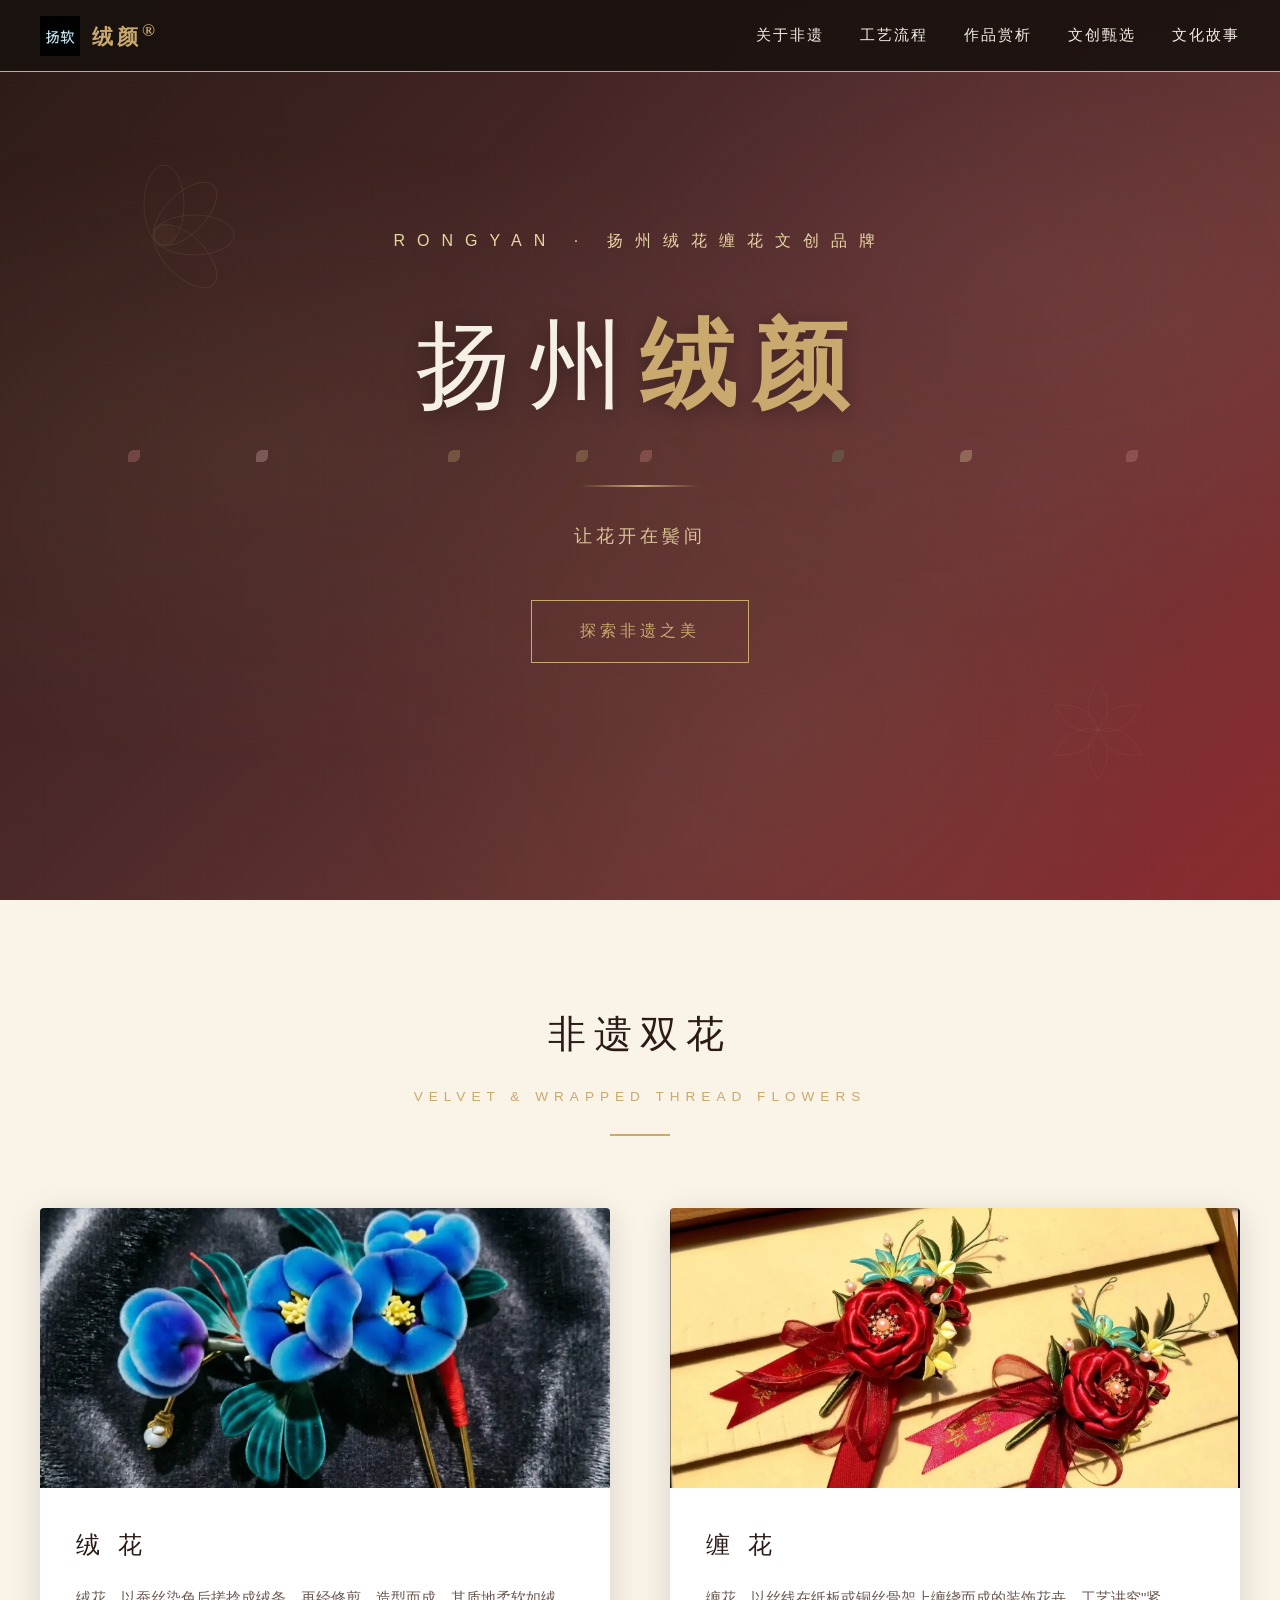
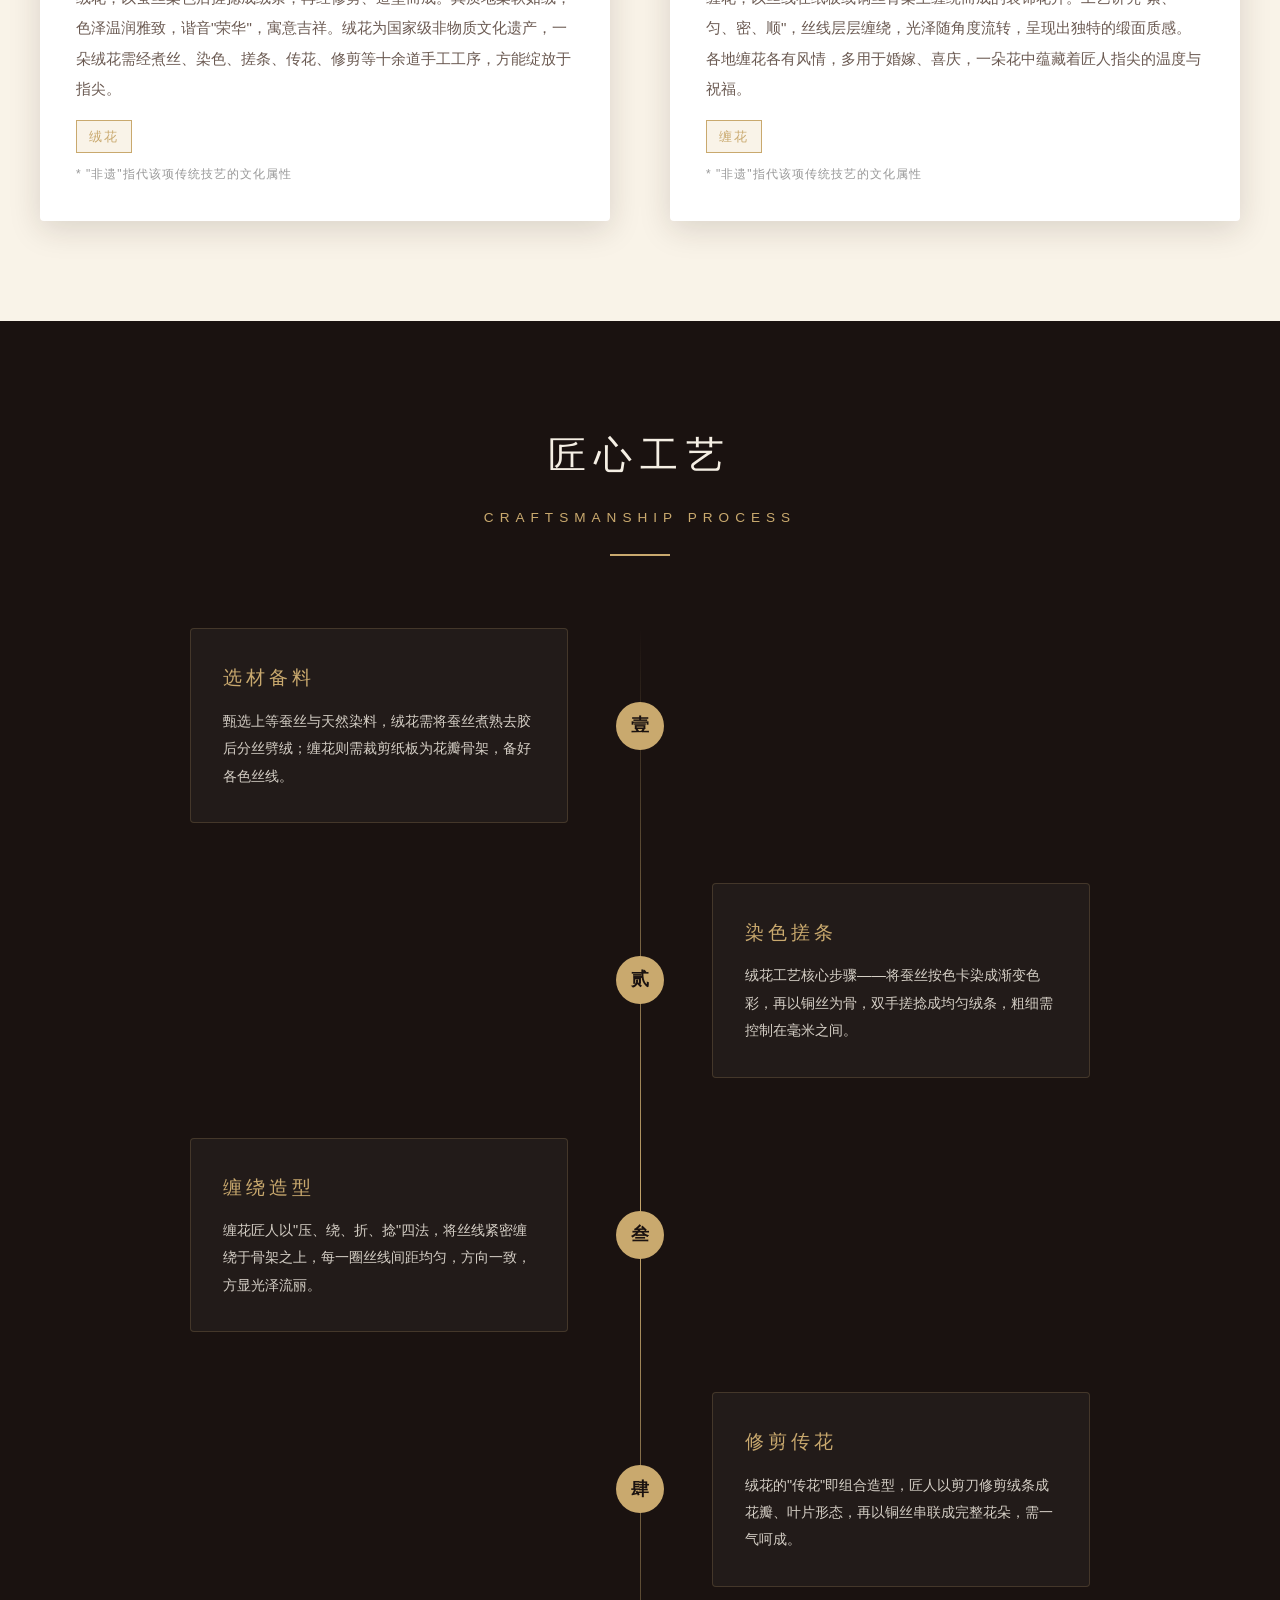
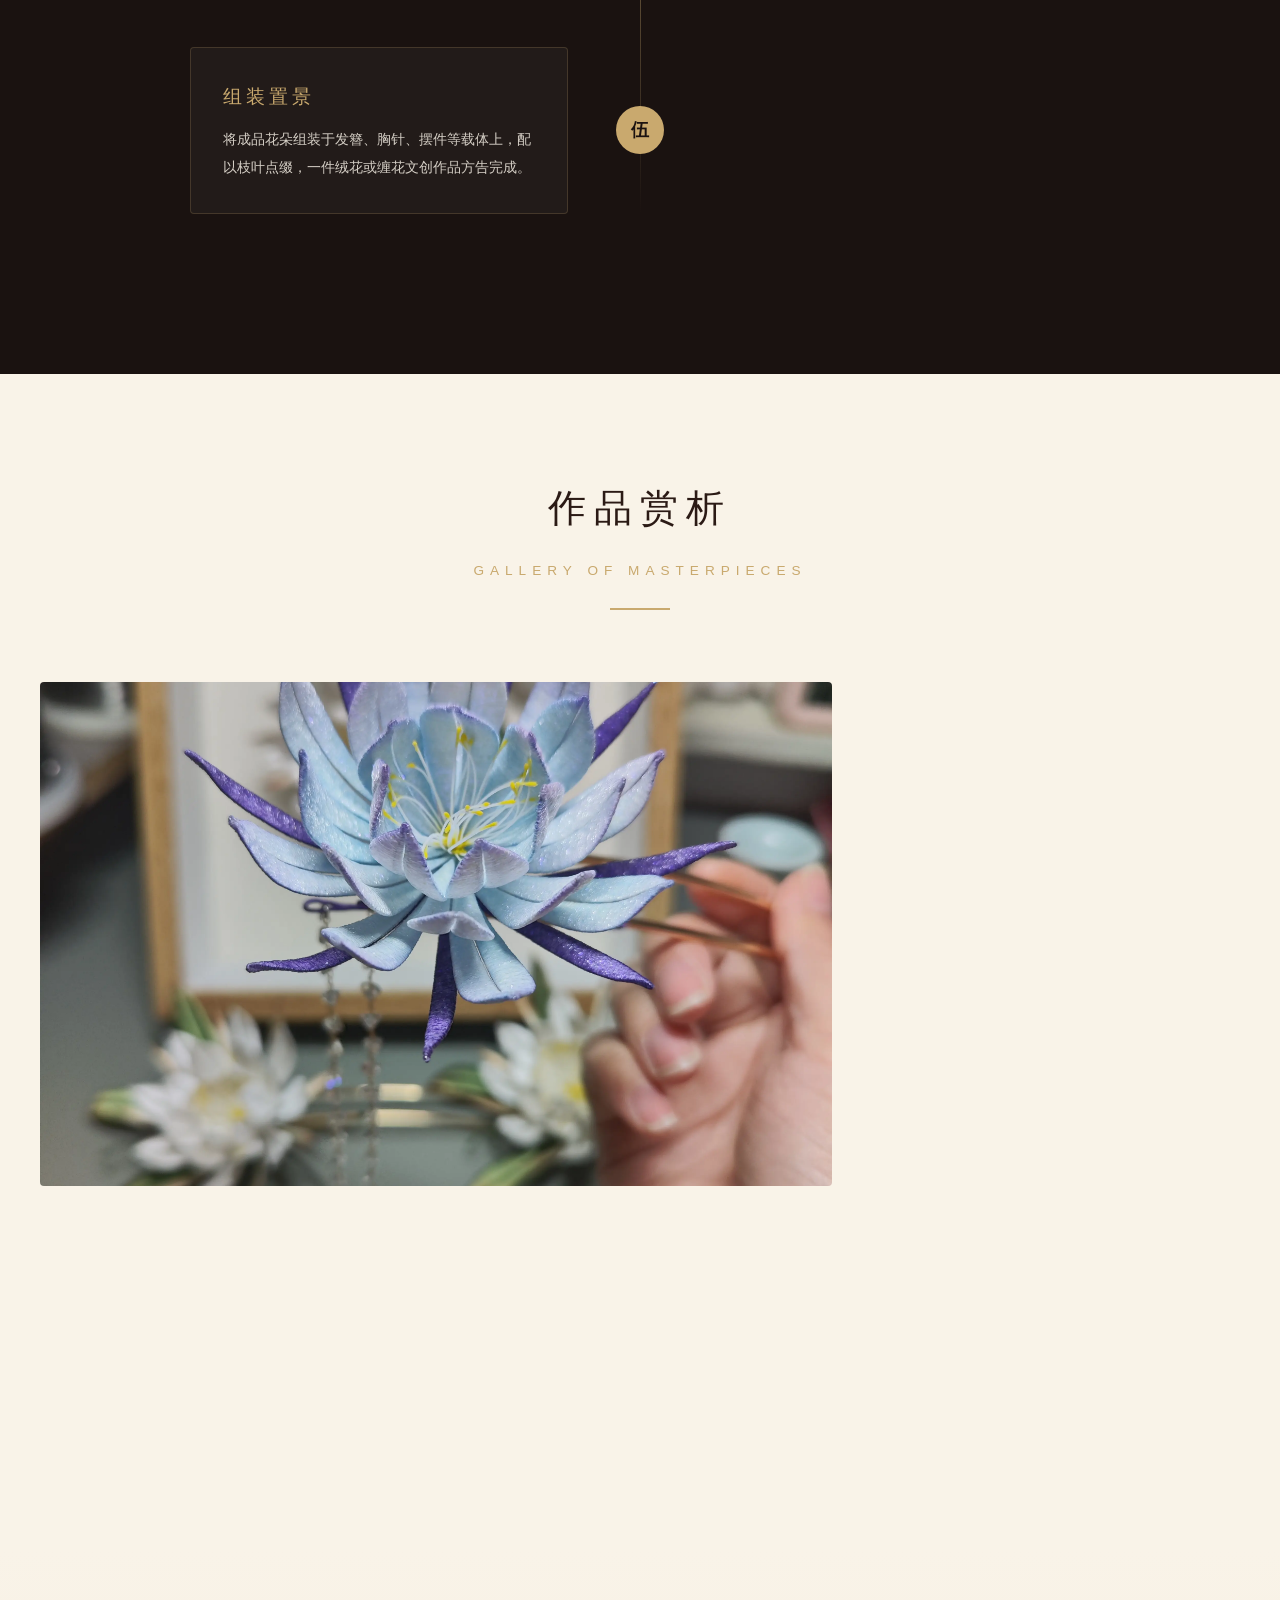
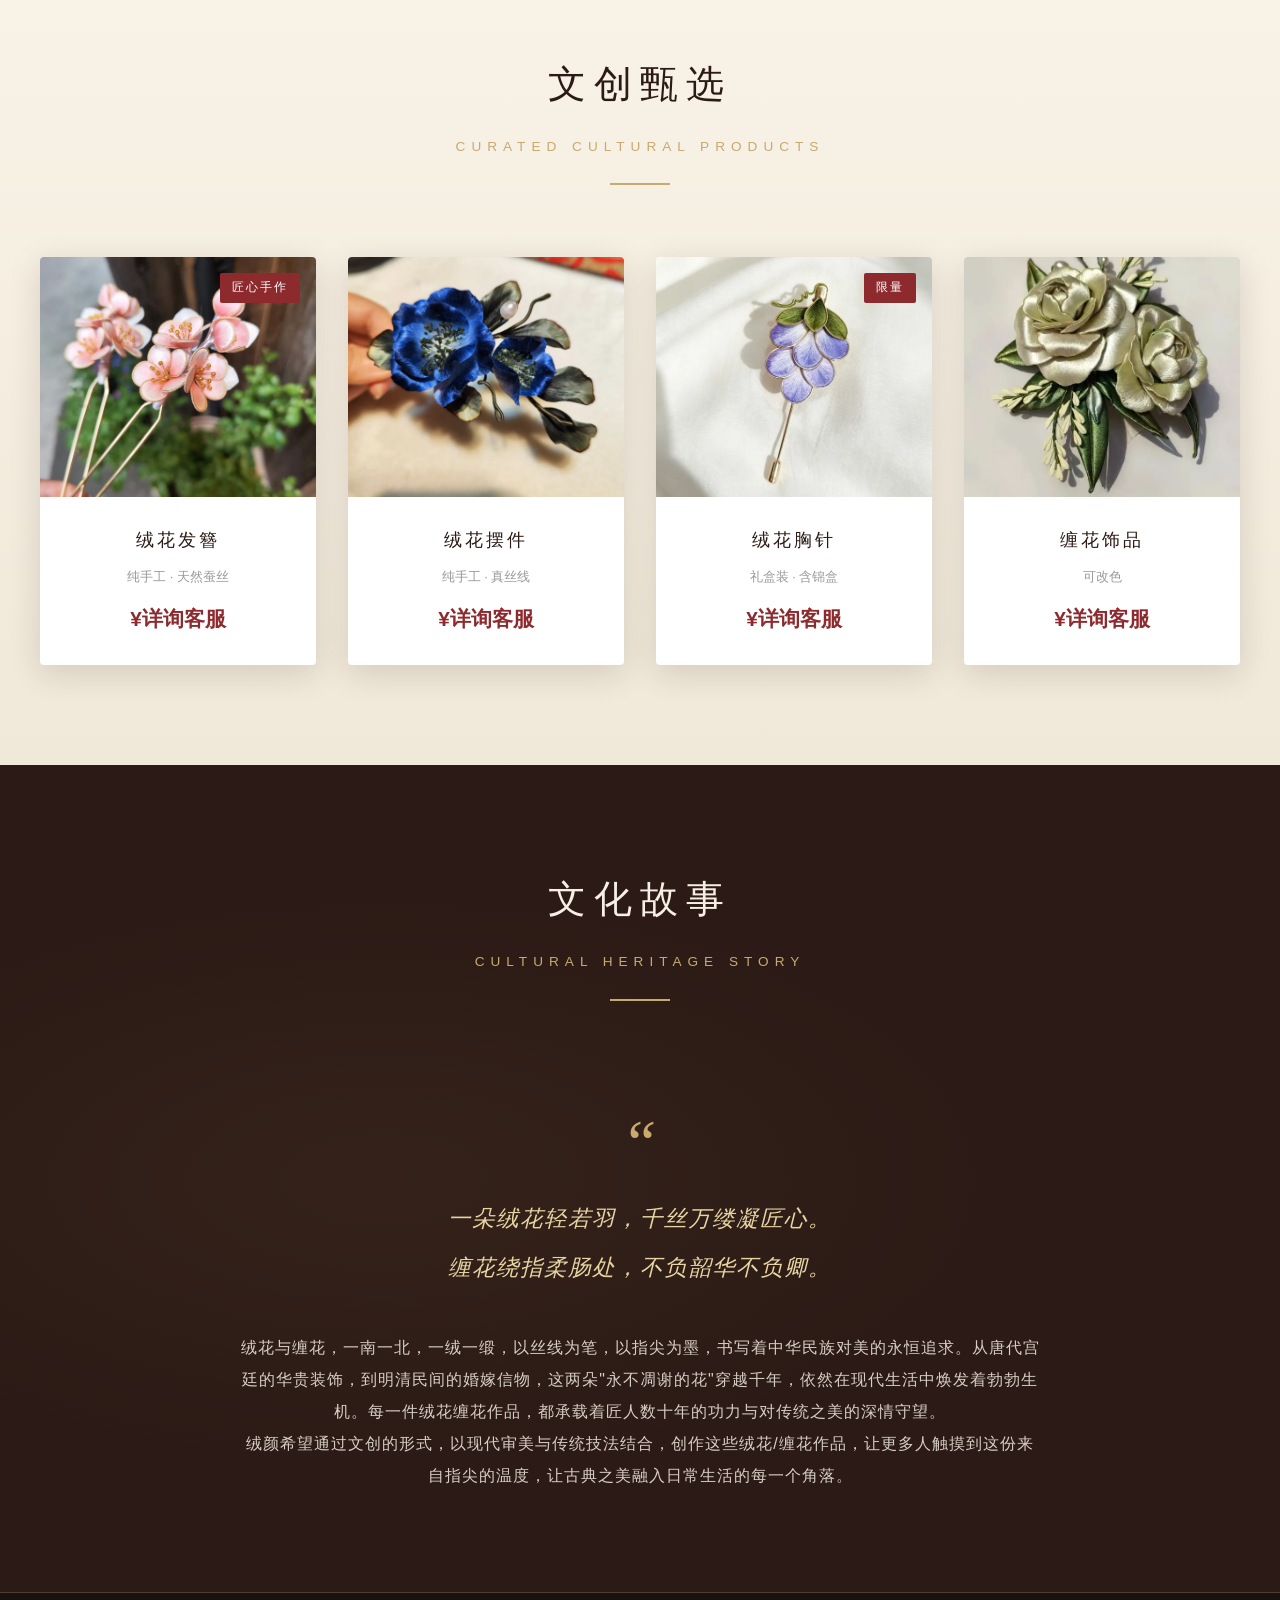
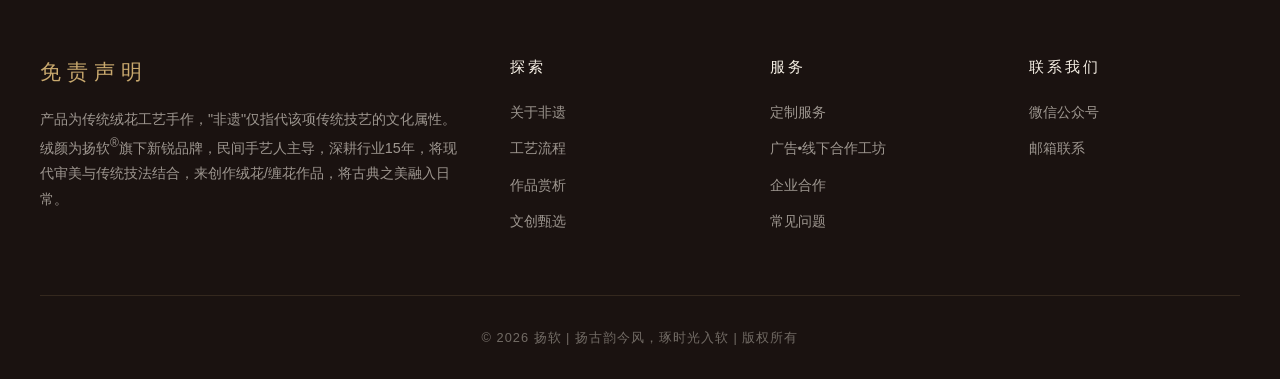
==== commit 4898c1ab: "Update index.html" ====
--- a/index.html
+++ b/index.html
@@ -1064,7 +1064,7 @@
                     <div class="product-info">
                         <h4>绒花发簪</h4>
                         <p class="product-meta">纯手工 · 天然蚕丝</p>
-                        <p class="price">¥？</p>
+                        <p class="price">¥详询客服</p>
                     </div>
                 </article>
 
@@ -1075,7 +1075,7 @@
                     <div class="product-info">
                         <h4>绒花摆件</h4>
                         <p class="product-meta">纯手工 · 真丝线</p>
-                        <p class="price">¥？</p>
+                        <p class="price">¥详询客服</p>
                     </div>
                 </article>
 
@@ -1087,7 +1087,7 @@
                     <div class="product-info">
                         <h4>绒花胸针</h4>
                         <p class="product-meta">礼盒装 · 含锦盒</p>
-                        <p class="price">¥？</p>
+                        <p class="price">¥详询客服</p>
                     </div>
                 </article>
 
@@ -1098,7 +1098,7 @@
                     <div class="product-info">
                         <h4>缠花饰品</h4>
                         <p class="product-meta">可改色</p>
-                        <p class="price">¥？</p>
+                        <p class="price">¥详询客服</p>
                     </div>
                 </article>
             </div>
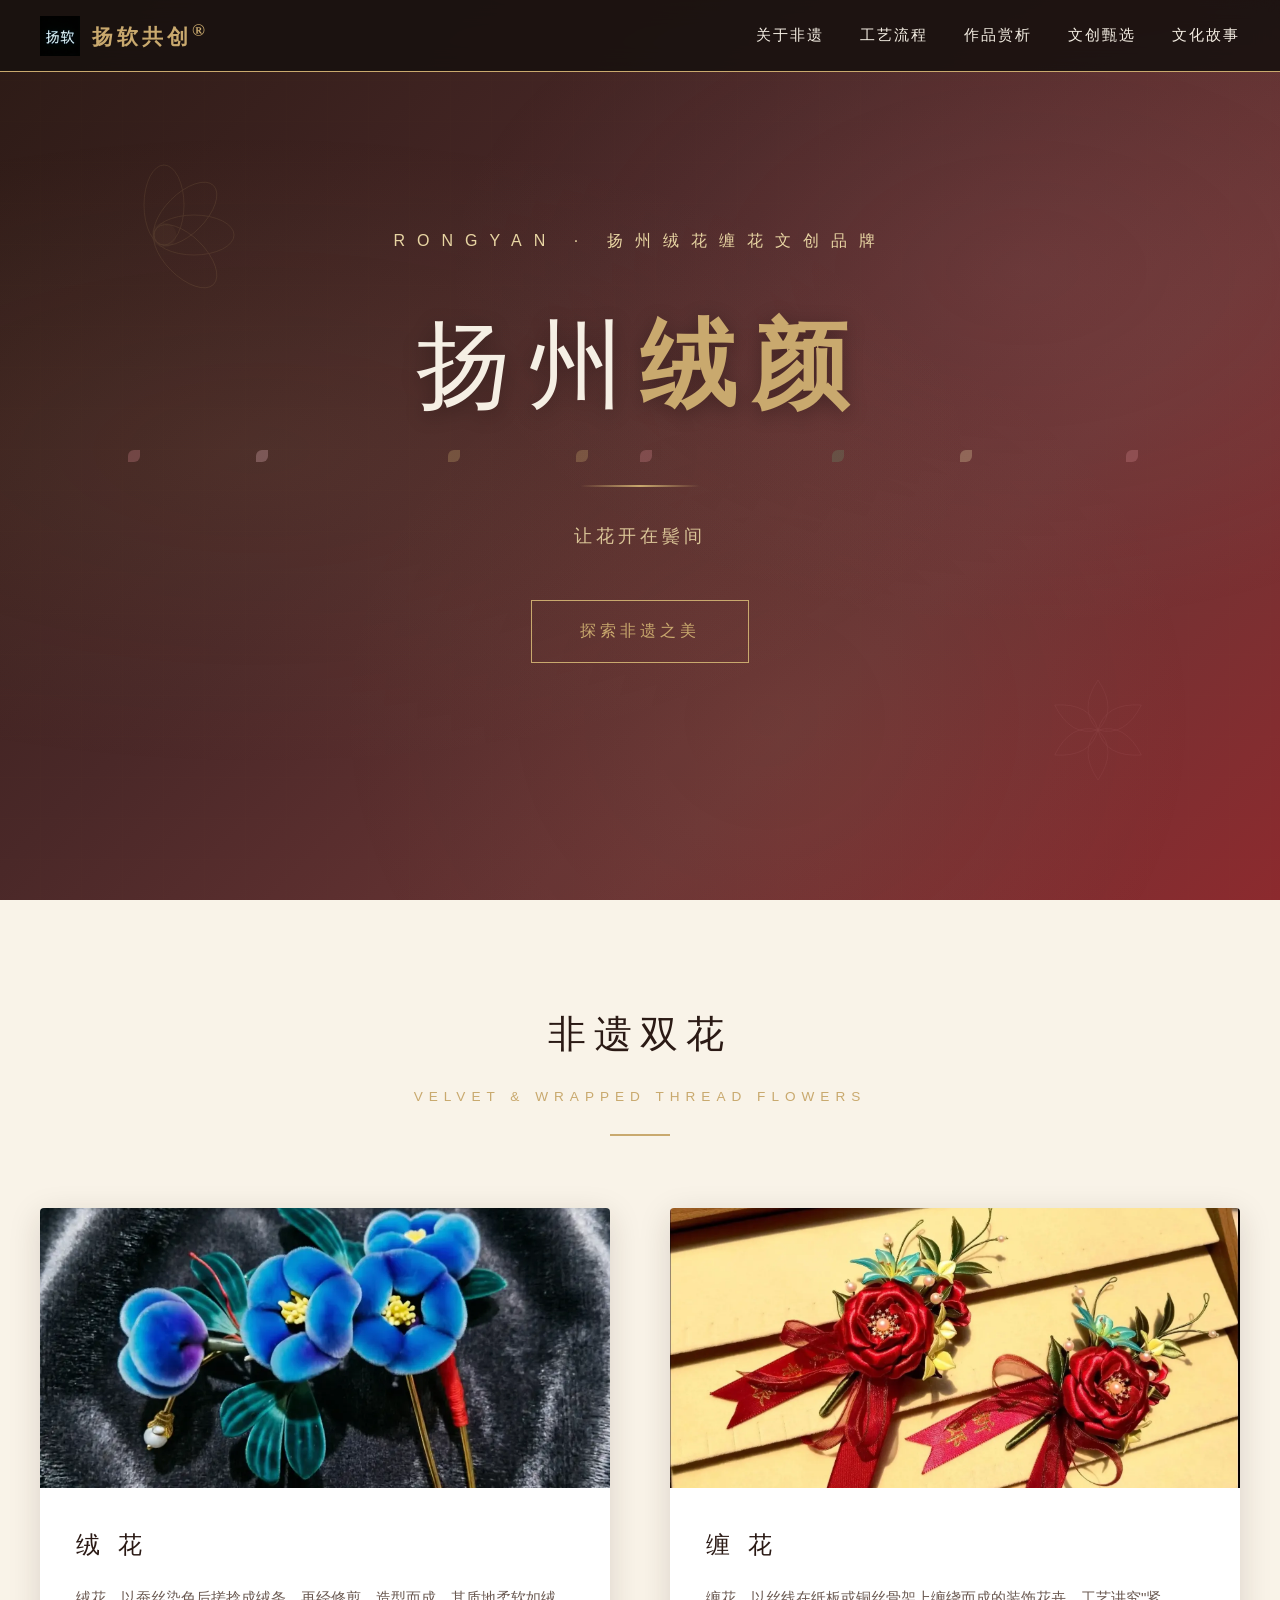
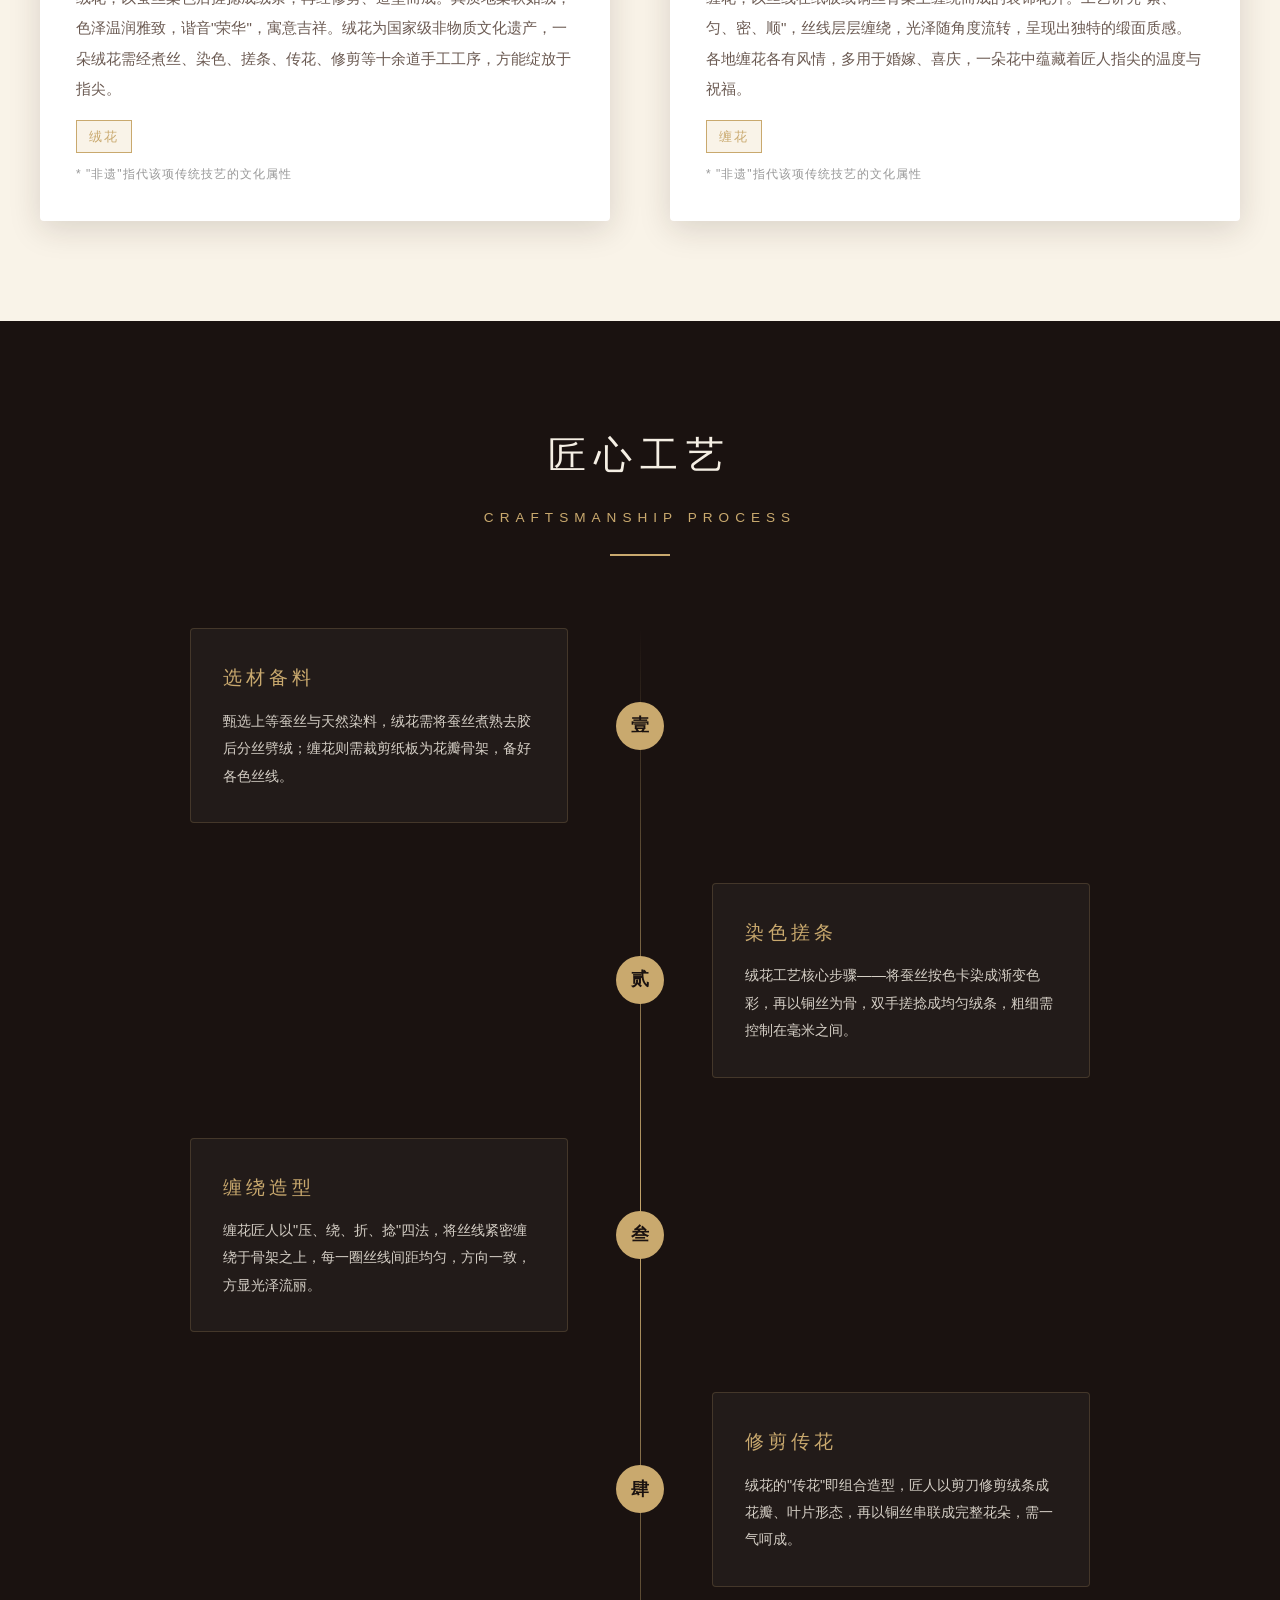
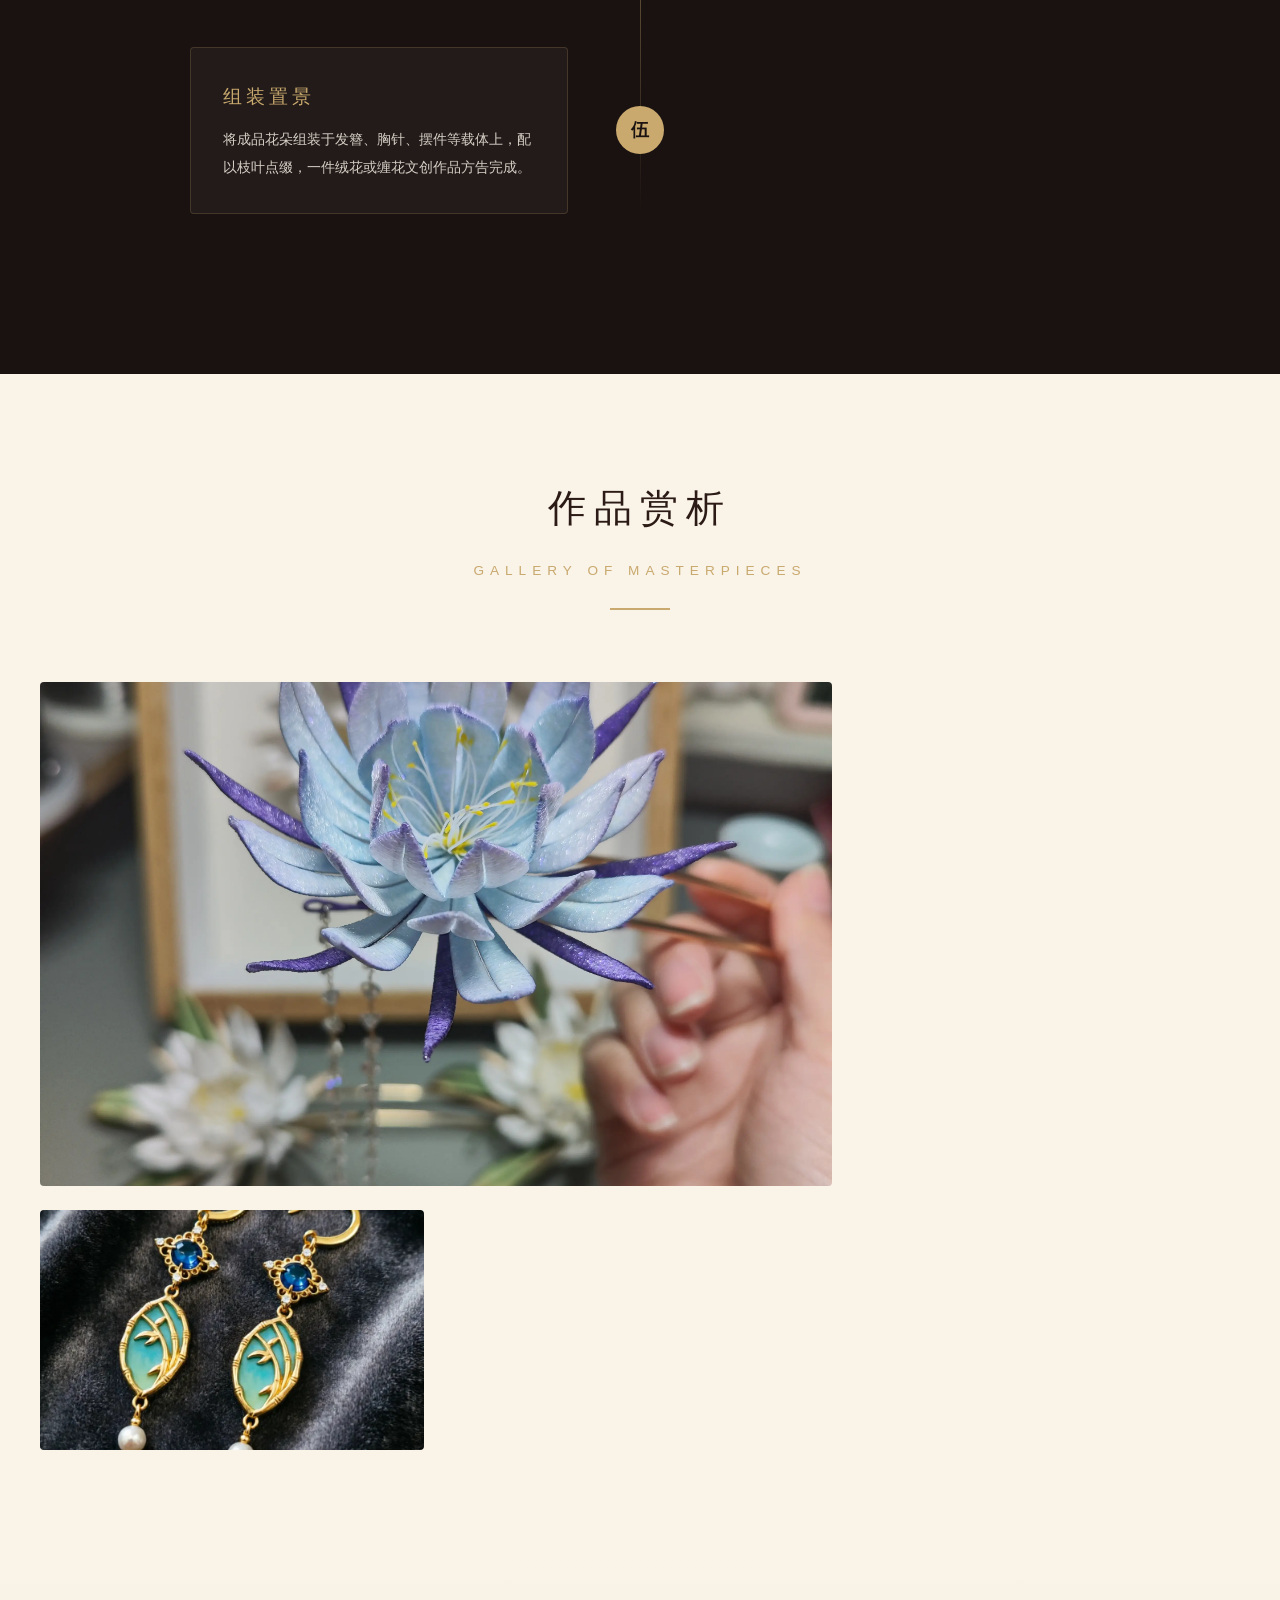
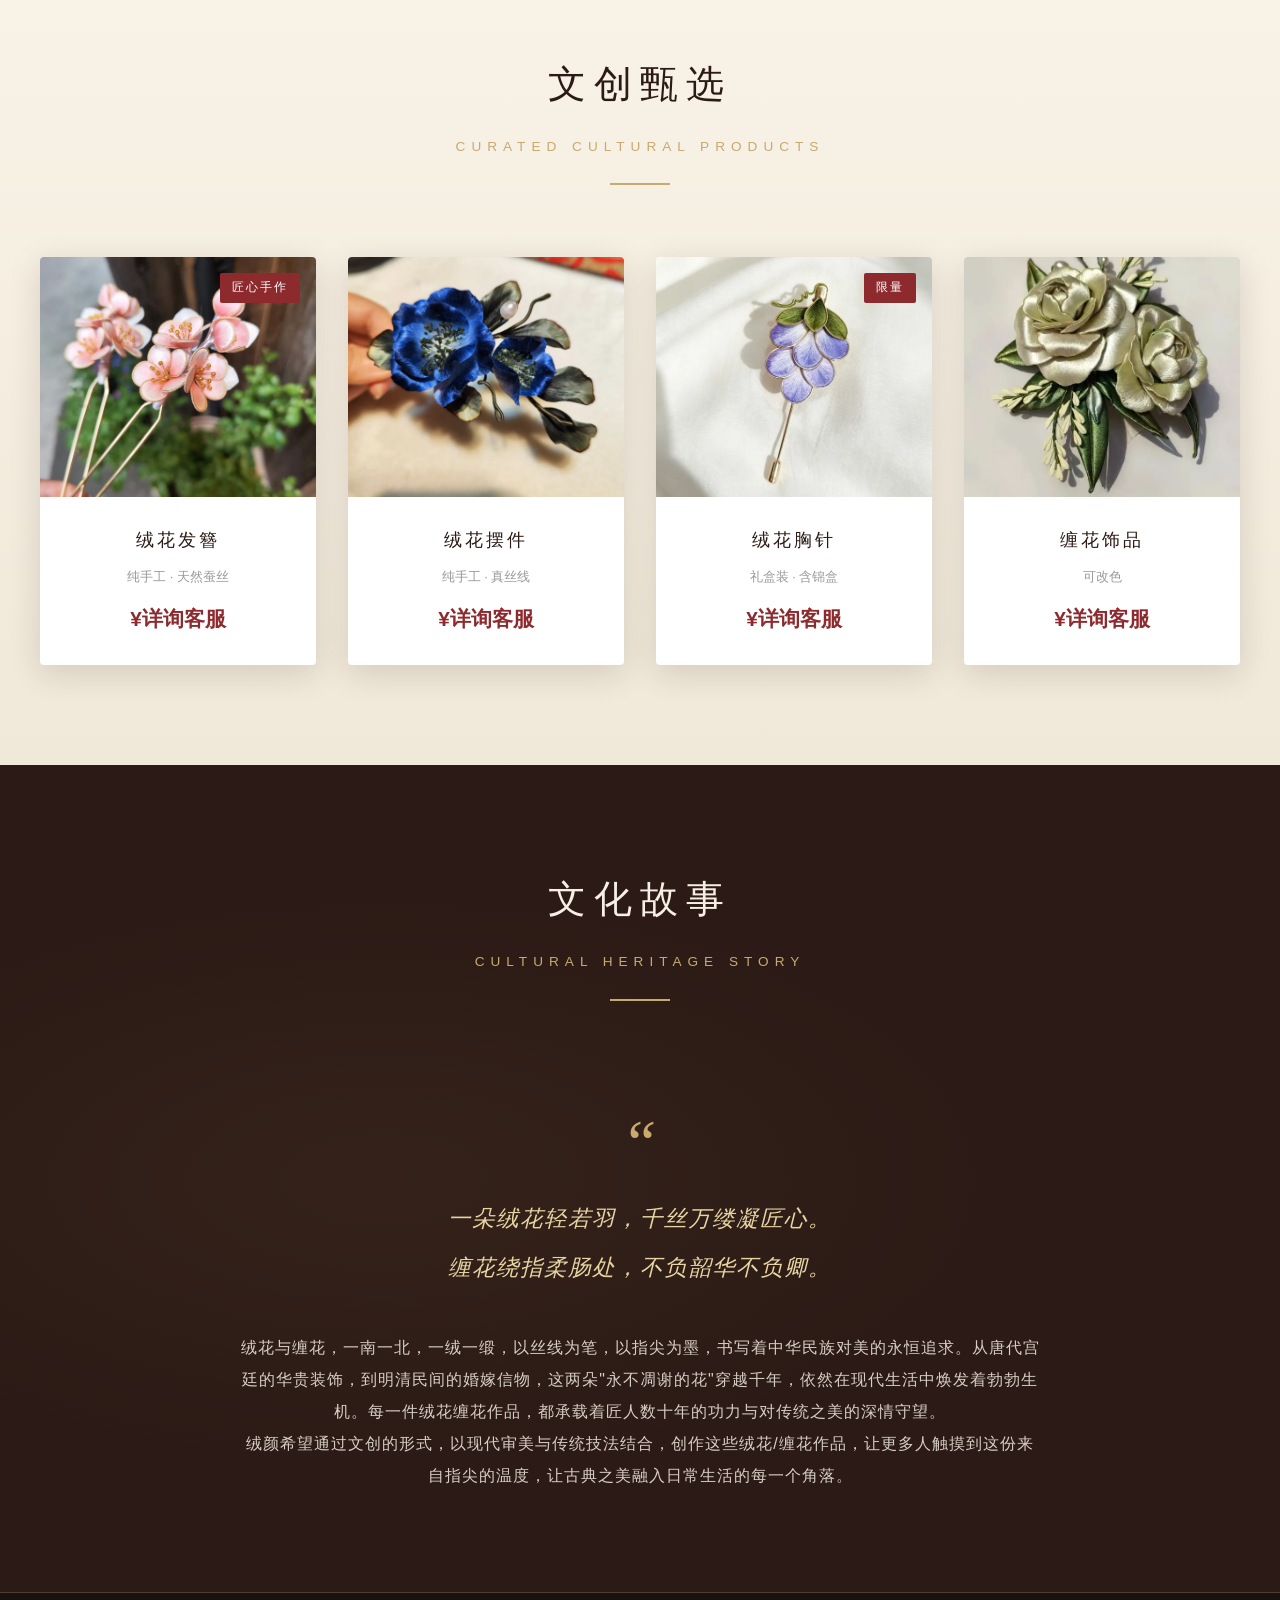
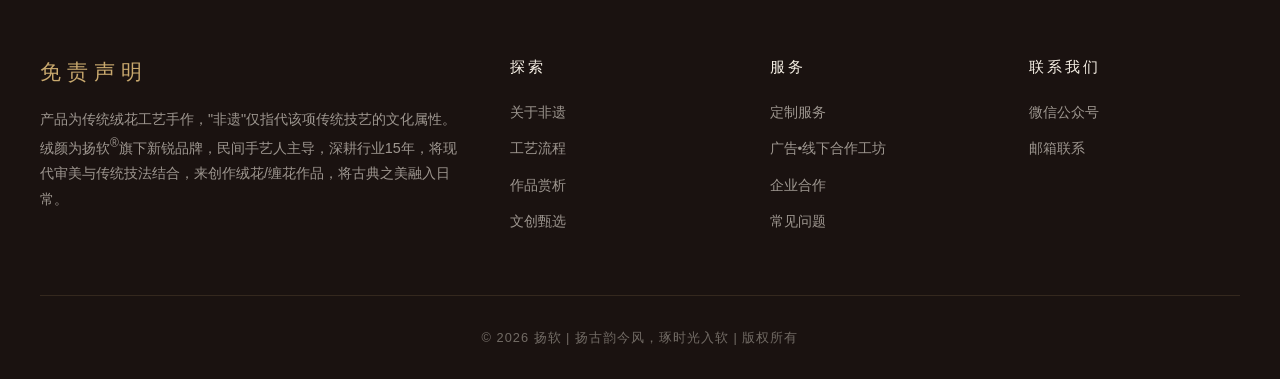
==== commit 4370ff43: "Update index.html" ====
--- a/index.html
+++ b/index.html
@@ -851,7 +851,7 @@
         <div class="nav-container">
             <a href="#" class="nav-logo" aria-label="绒颜 - 返回首页">
                <img class="nav-logo-icon" src="/logo.png" alt="绒颜Logo" width="40" height="40">
-                <span class="nav-logo-text">绒颜<sup>&reg;</sup></span>
+                <span class="nav-logo-text">扬软共创<sup>&reg;</sup></span>
             </a>
             <button class="mobile-menu-btn" aria-label="打开导航菜单" aria-expanded="false" aria-controls="main-nav">
                 <span></span><span></span><span></span>
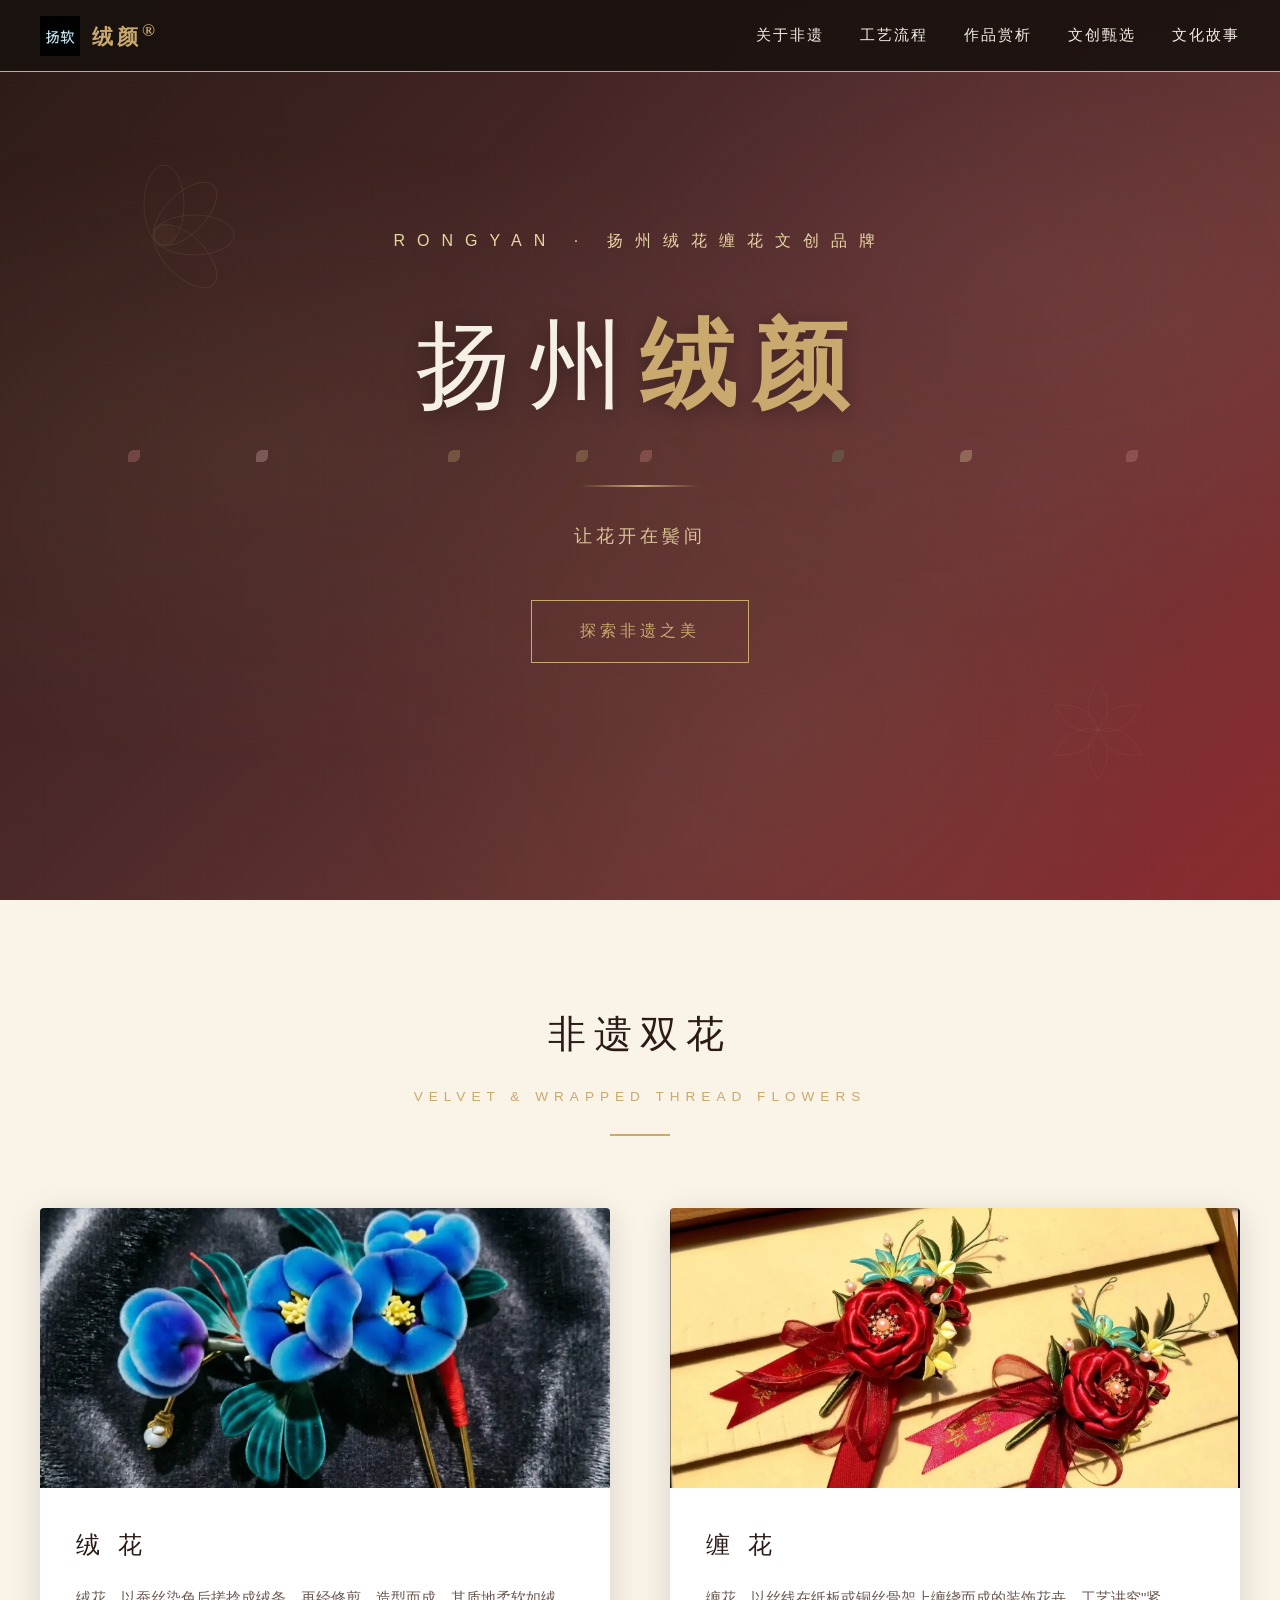
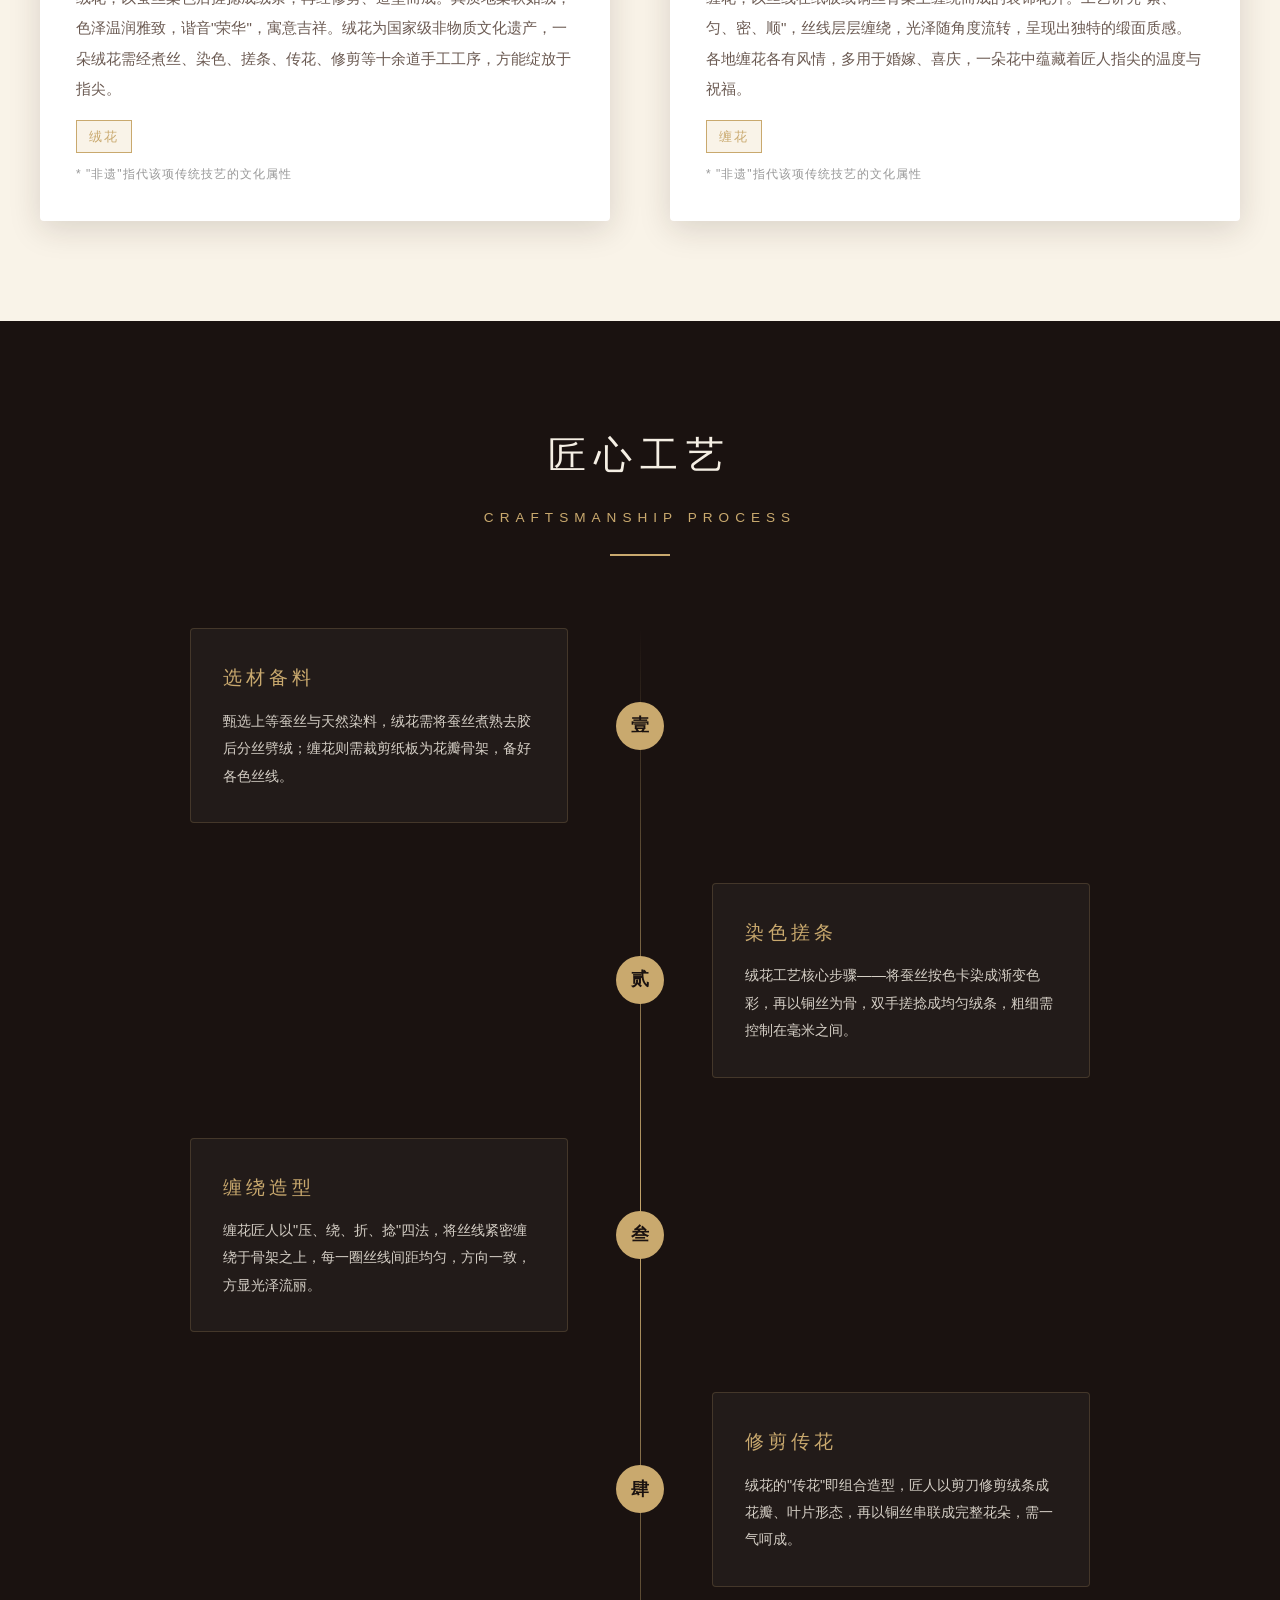
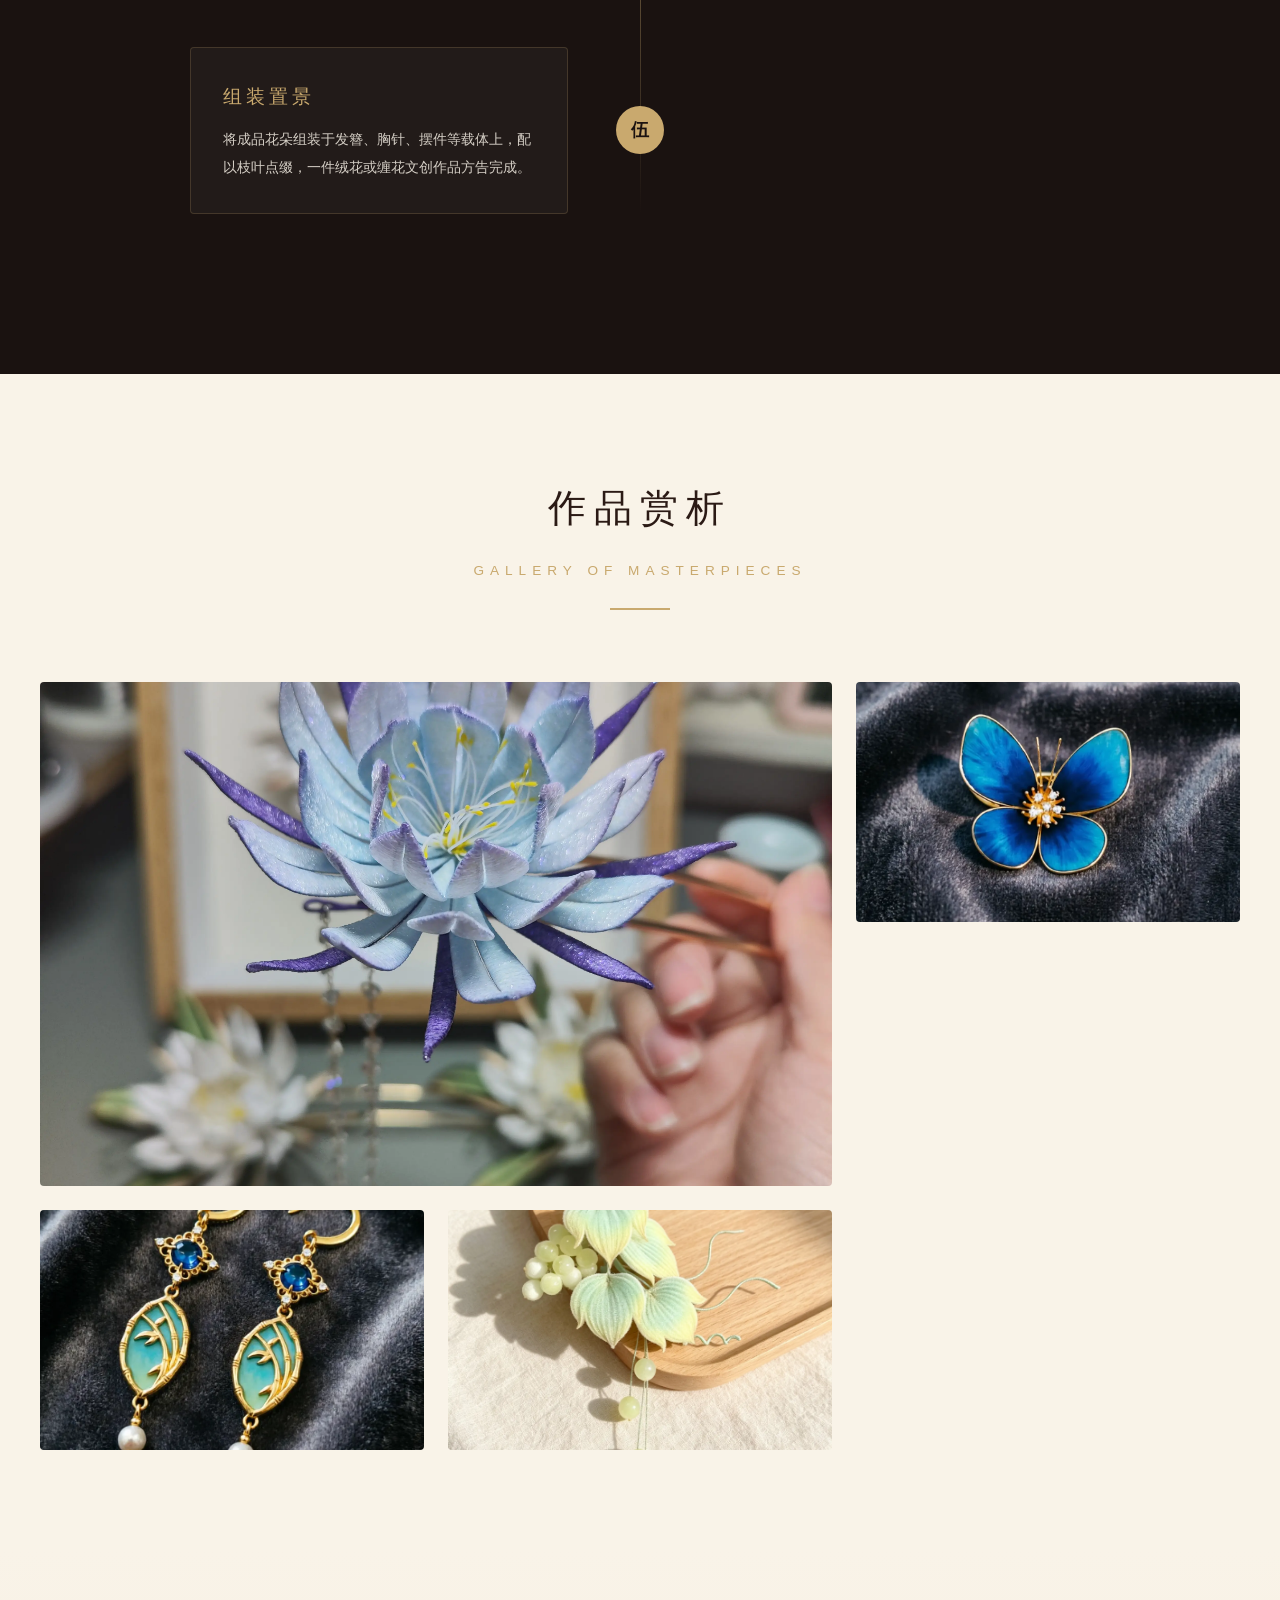
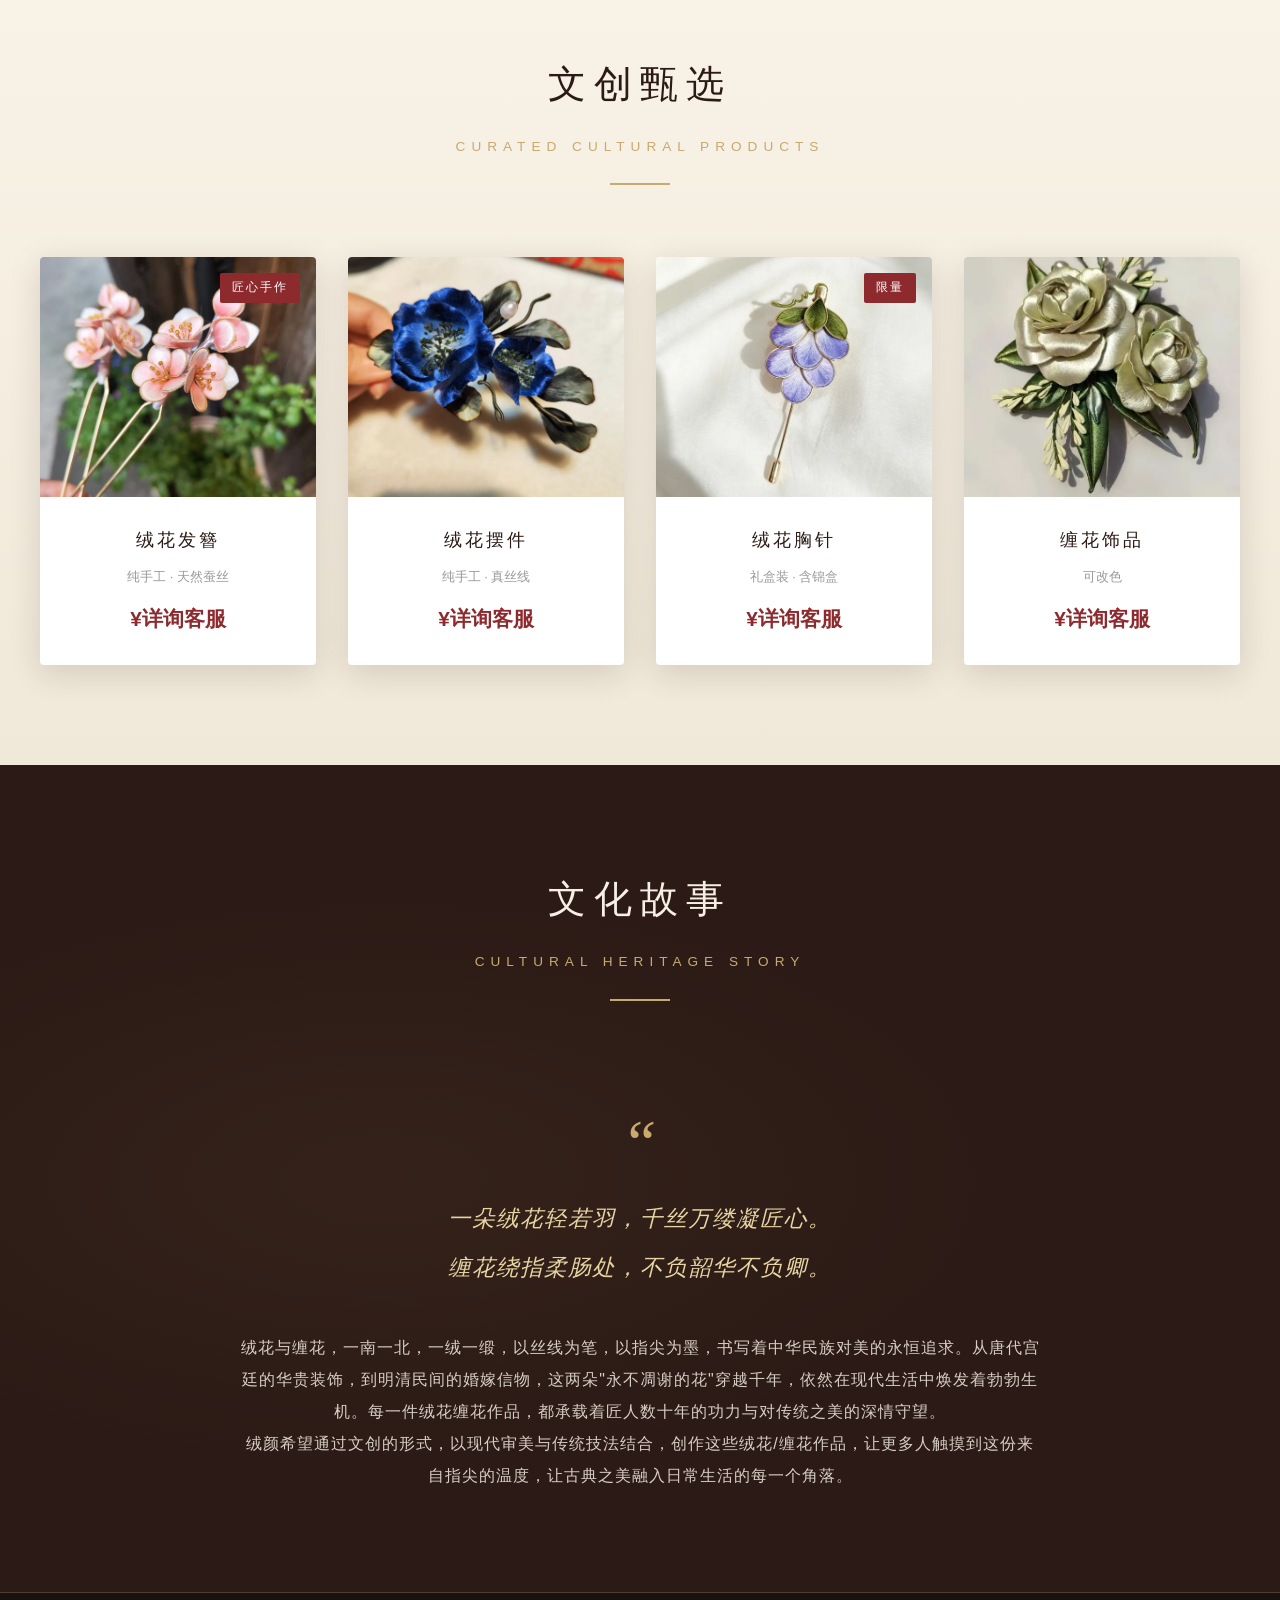
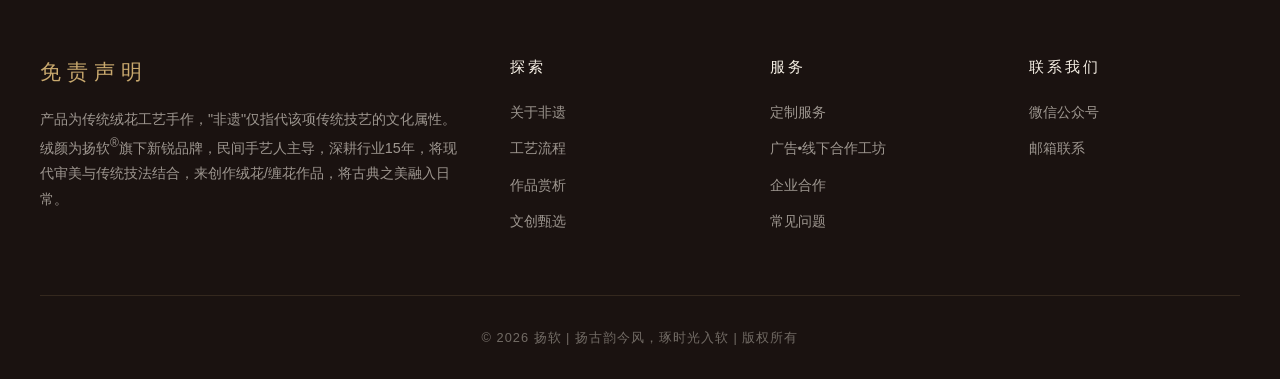
==== commit 6c6628b8: "Update index.html" ====
--- a/index.html
+++ b/index.html
@@ -851,7 +851,7 @@
         <div class="nav-container">
             <a href="#" class="nav-logo" aria-label="绒颜 - 返回首页">
                <img class="nav-logo-icon" src="/logo.png" alt="绒颜Logo" width="40" height="40">
-                <span class="nav-logo-text">扬软共创<sup>&reg;</sup></span>
+                <span class="nav-logo-text">绒颜<sup>&reg;</sup></span>
             </a>
             <button class="mobile-menu-btn" aria-label="打开导航菜单" aria-expanded="false" aria-controls="main-nav">
                 <span></span><span></span><span></span>
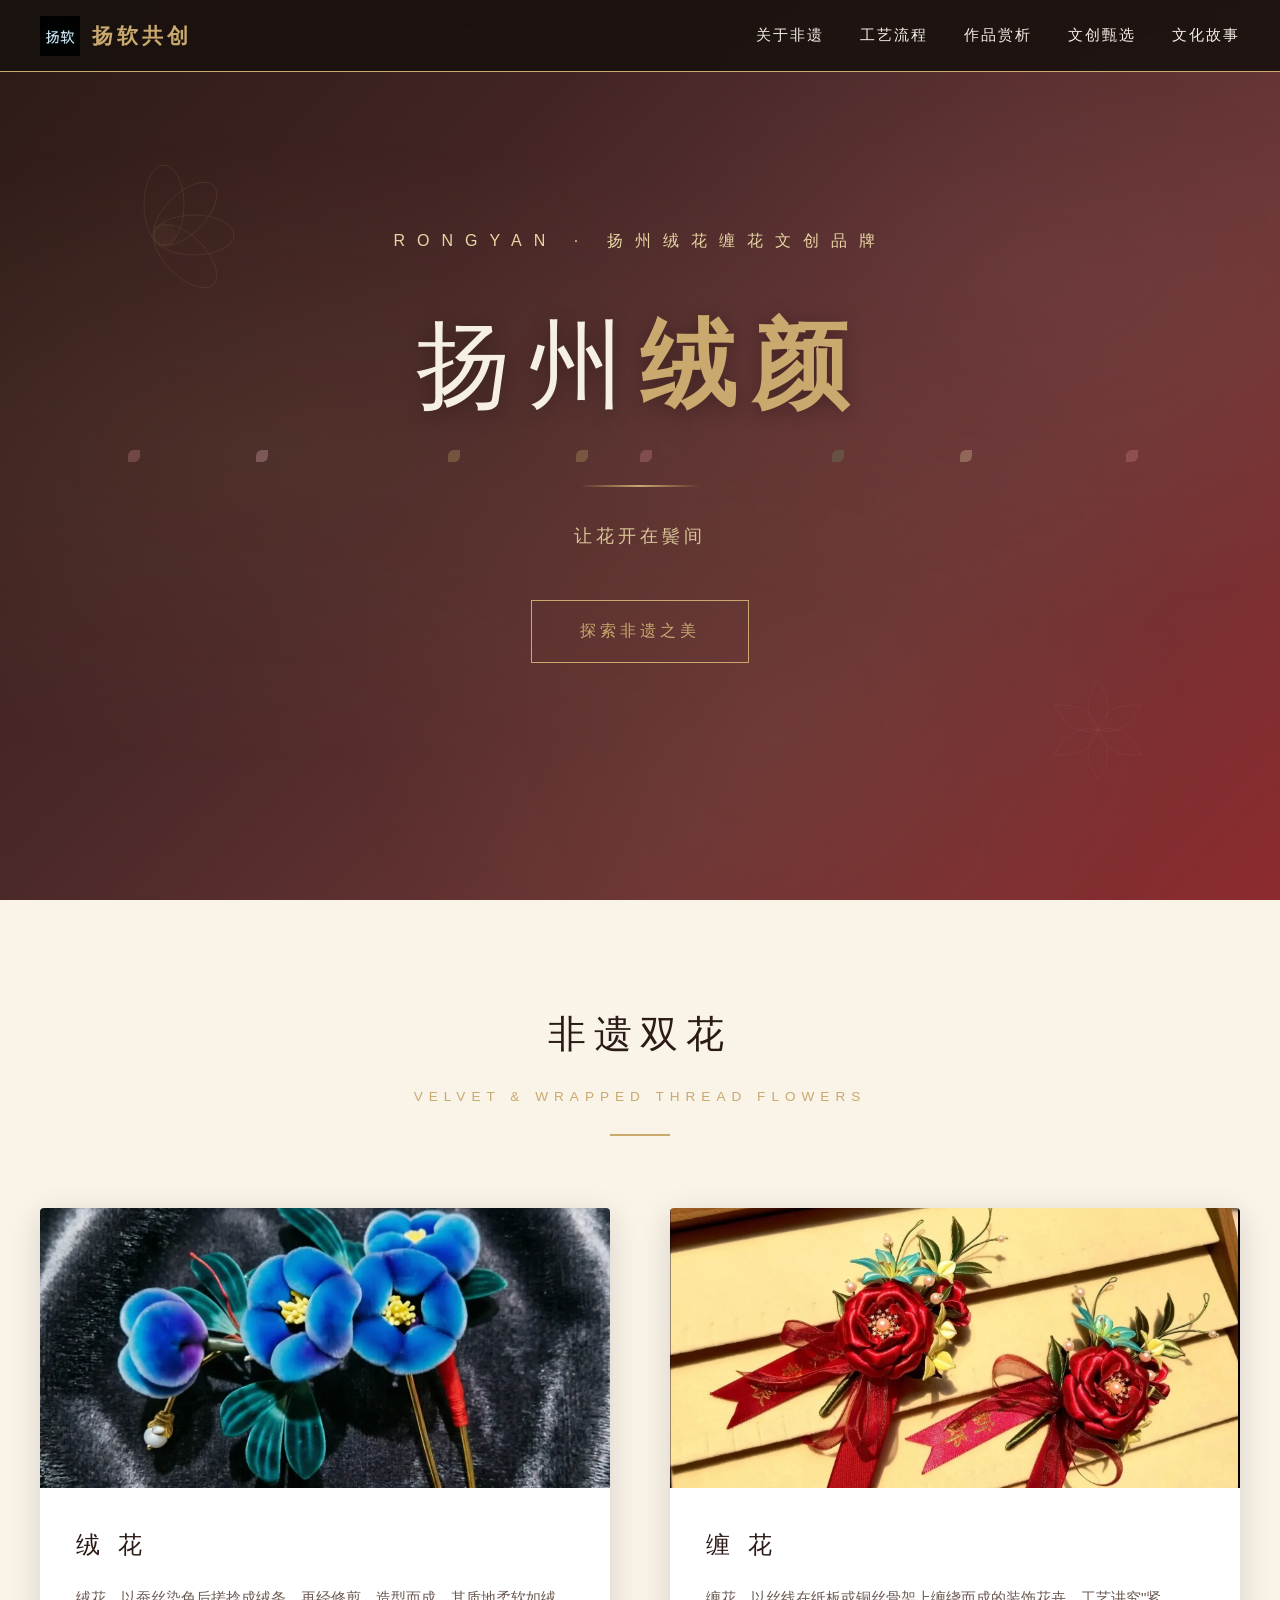
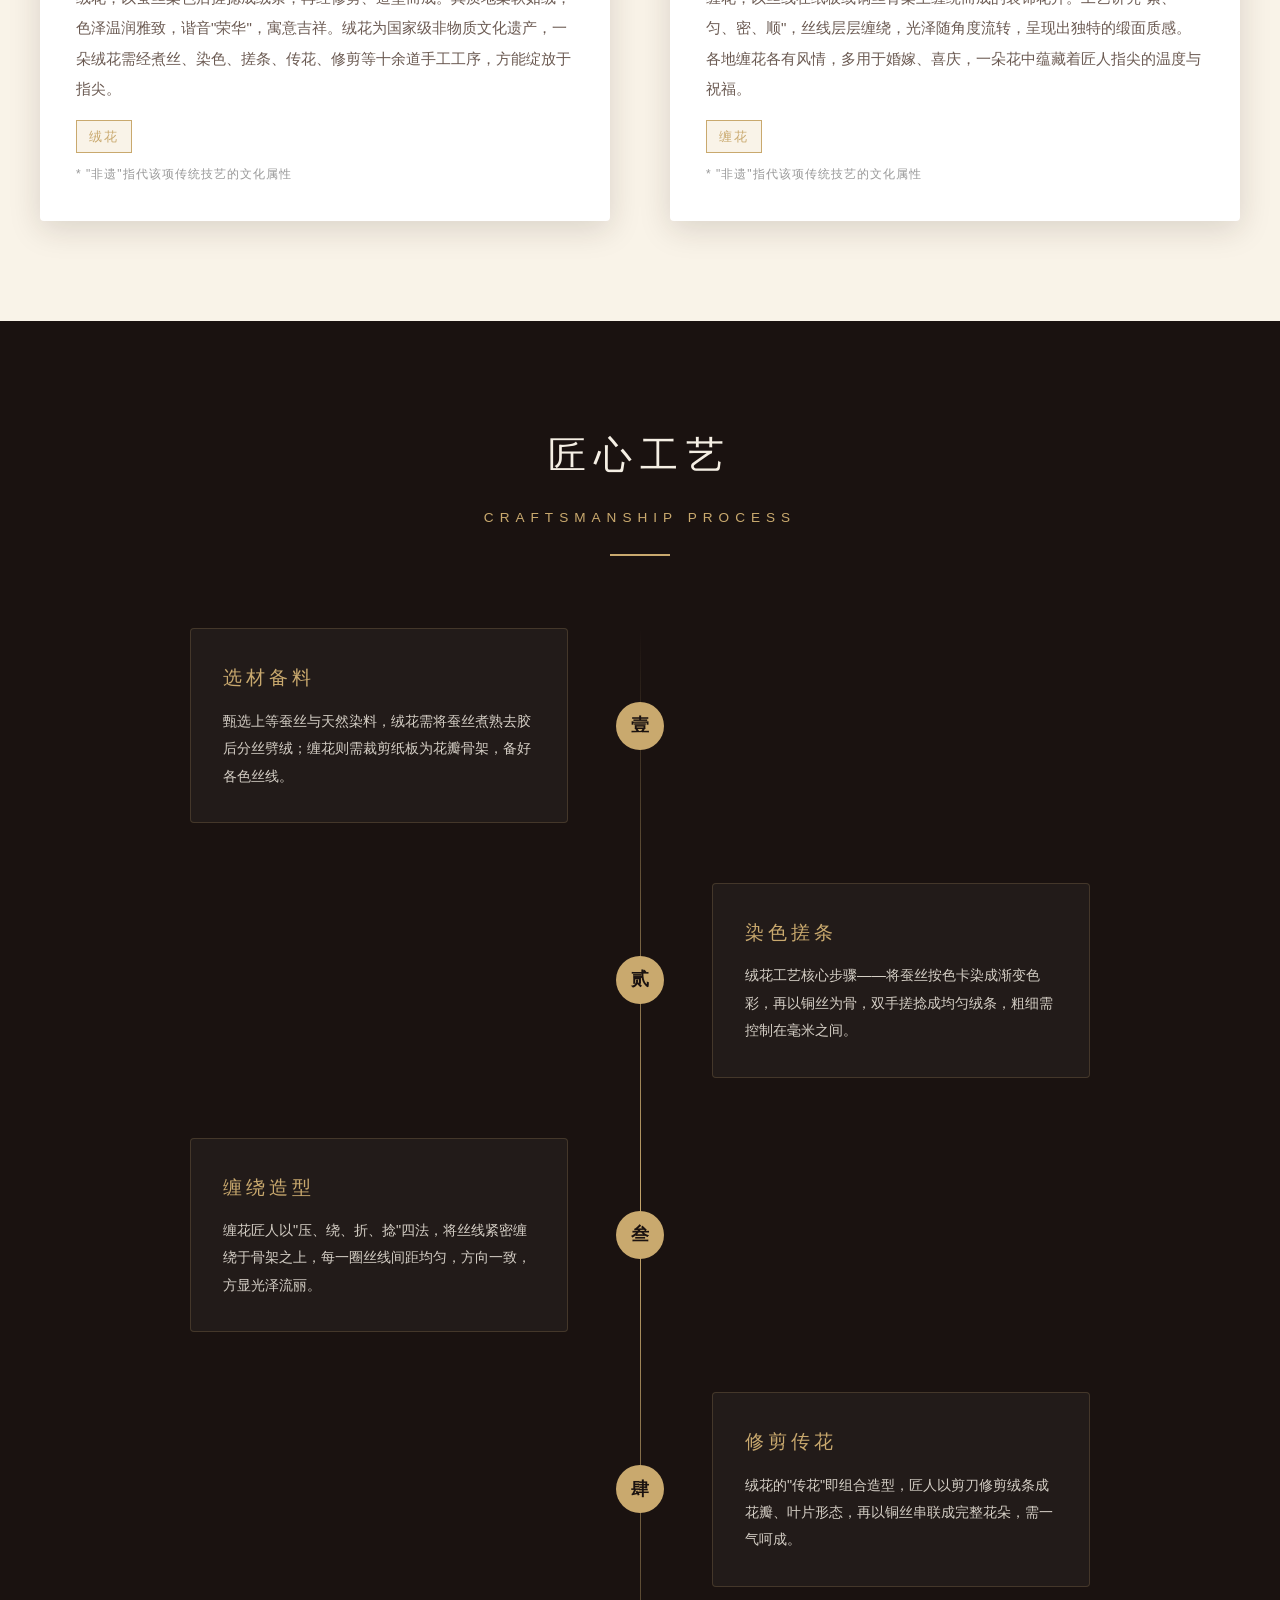
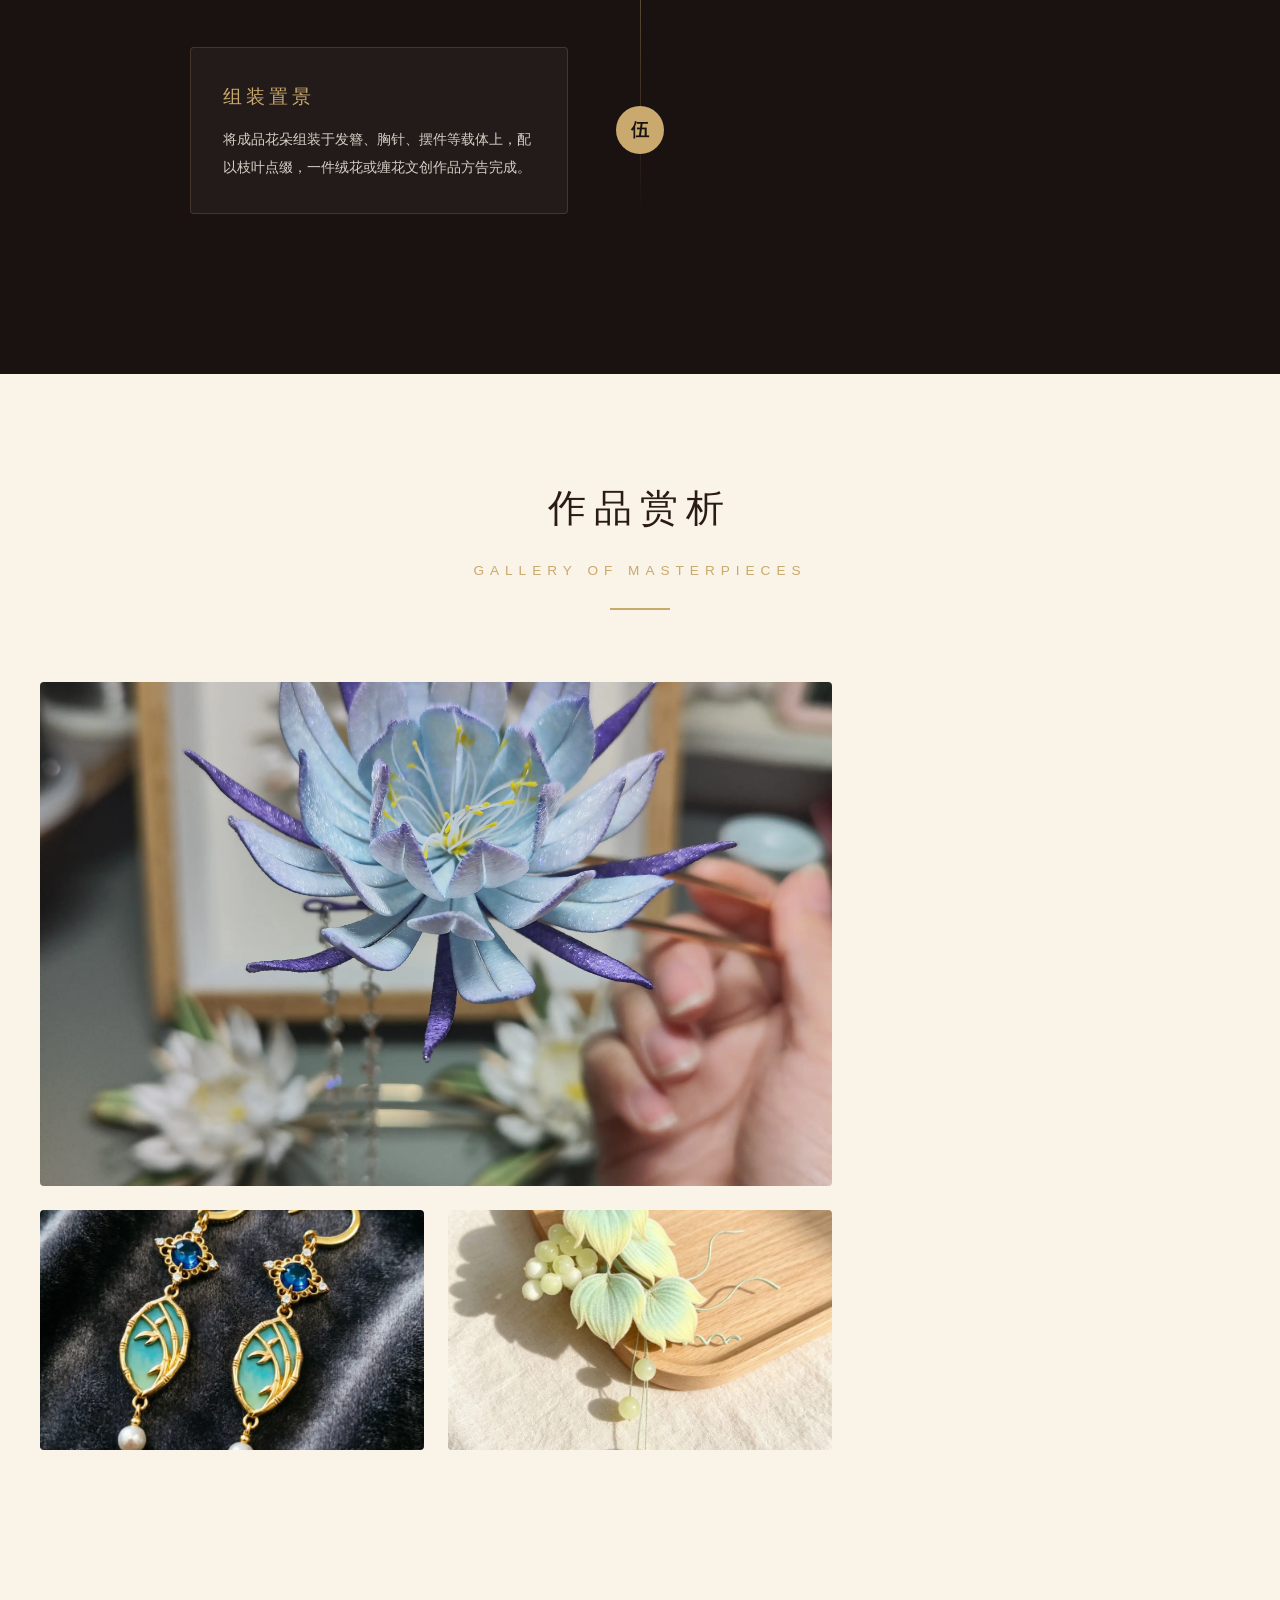
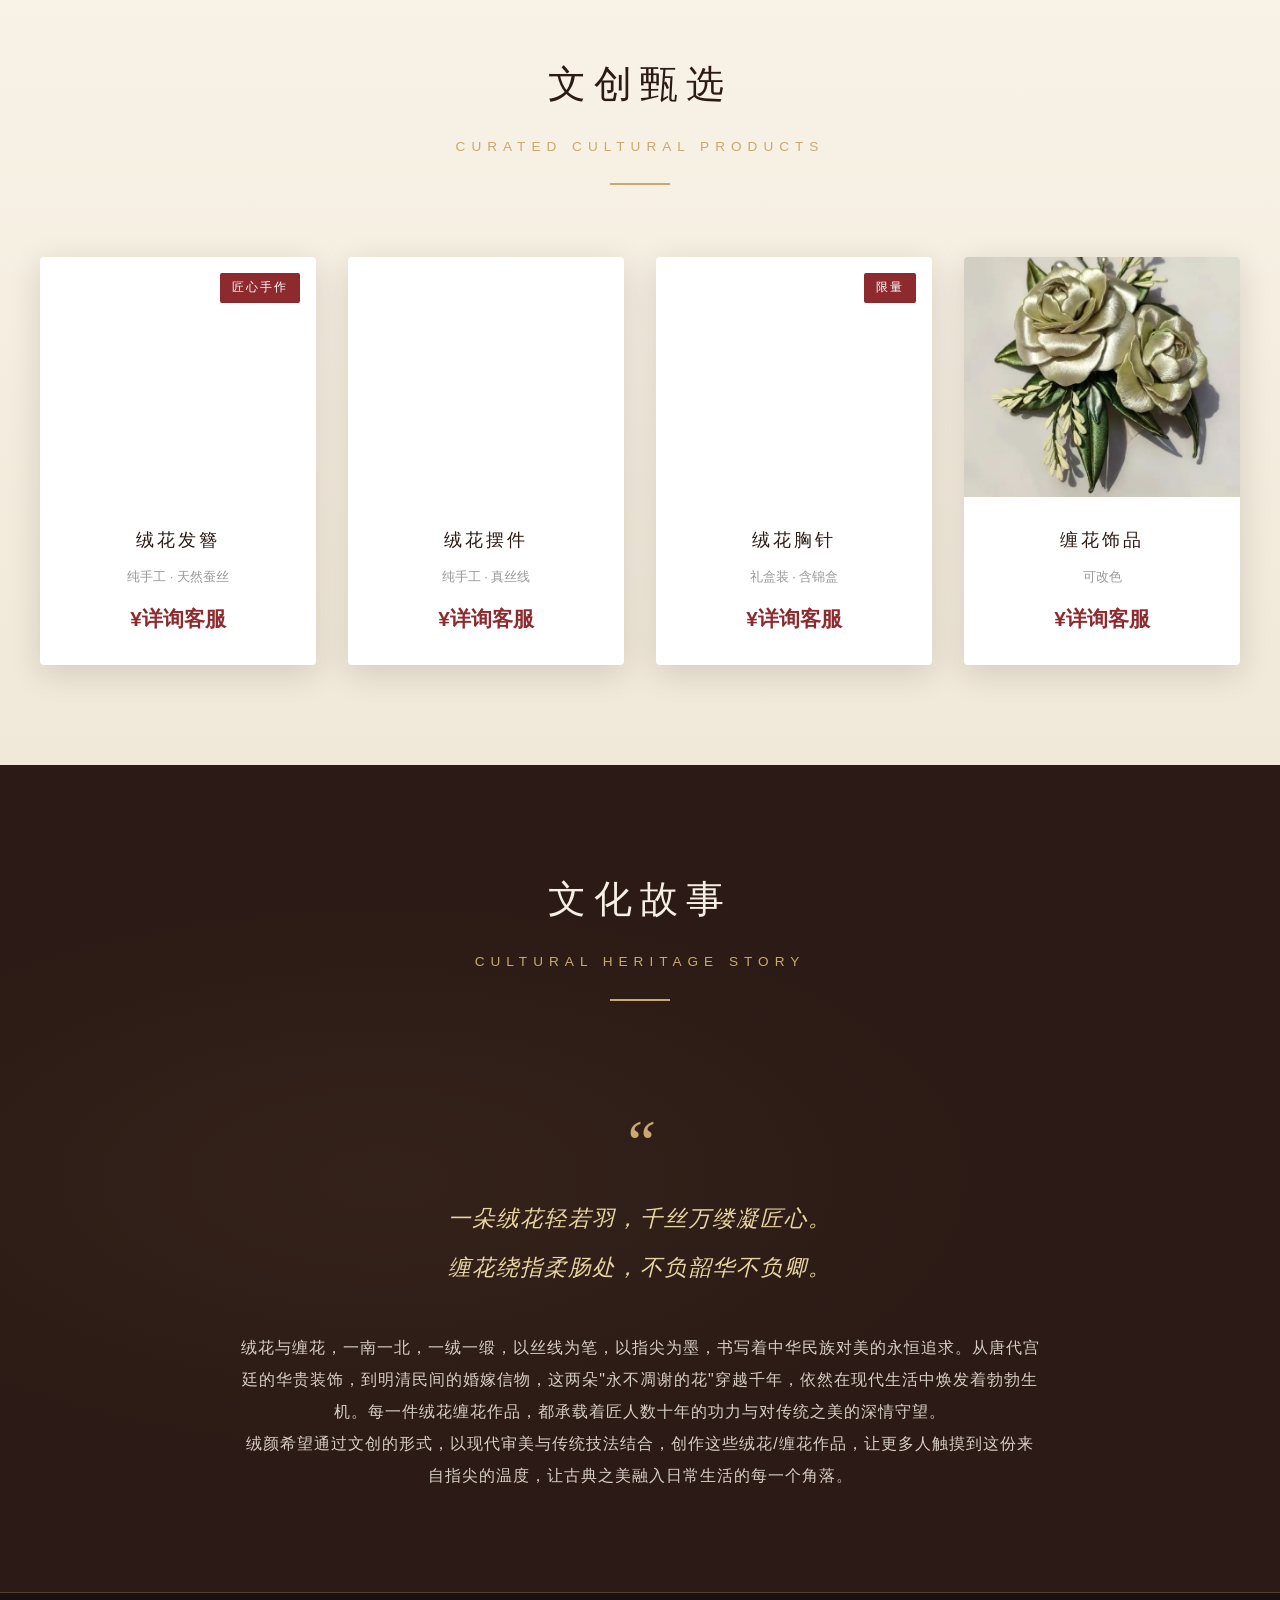
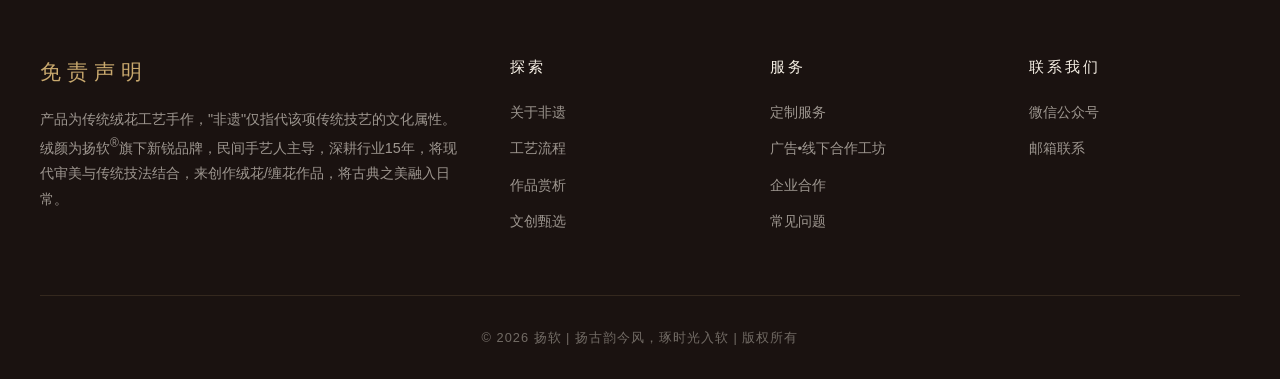
==== commit 98d1ad6c: "Update index.html" ====
--- a/index.html
+++ b/index.html
@@ -851,7 +851,7 @@
         <div class="nav-container">
             <a href="#" class="nav-logo" aria-label="绒颜 - 返回首页">
                <img class="nav-logo-icon" src="/logo.png" alt="绒颜Logo" width="40" height="40">
-                <span class="nav-logo-text">绒颜<sup>&reg;</sup></span>
+                <span class="nav-logo-text">扬软共创</span>
             </a>
             <button class="mobile-menu-btn" aria-label="打开导航菜单" aria-expanded="false" aria-controls="main-nav">
                 <span></span><span></span><span></span>
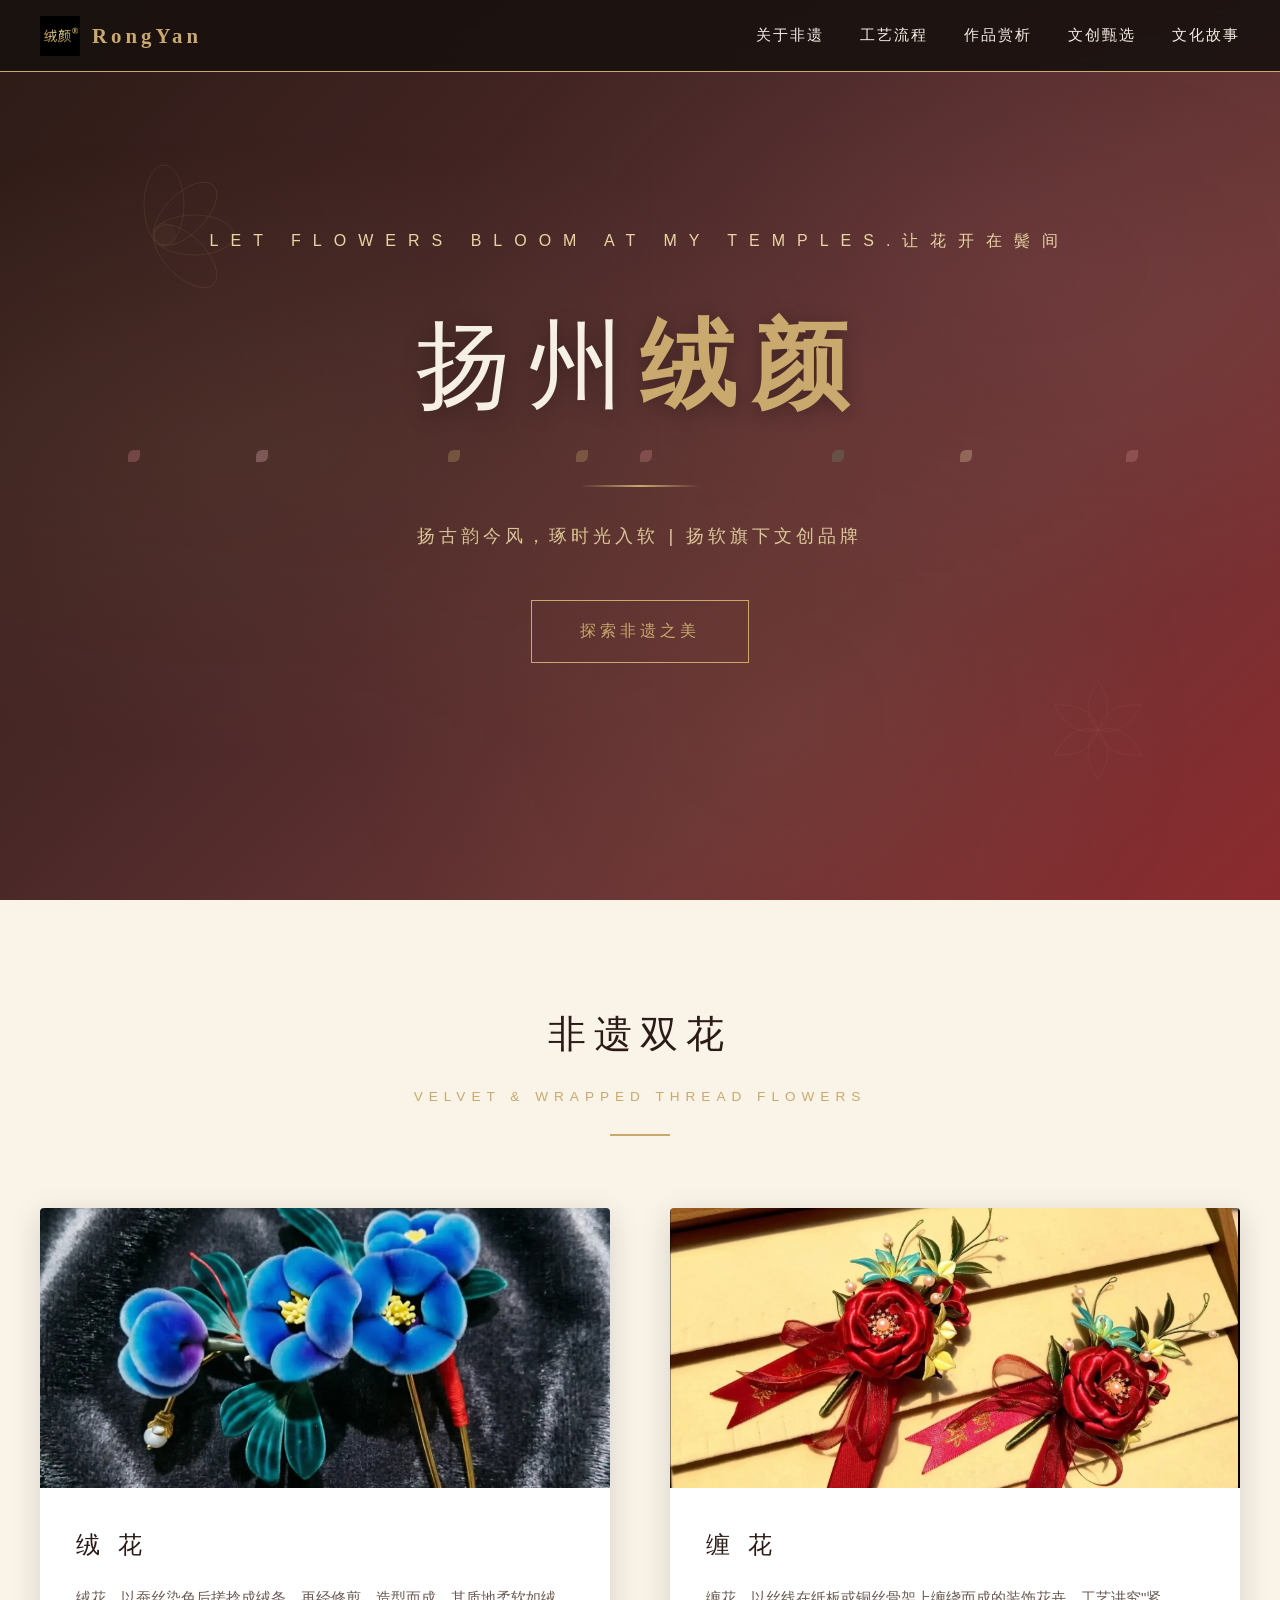
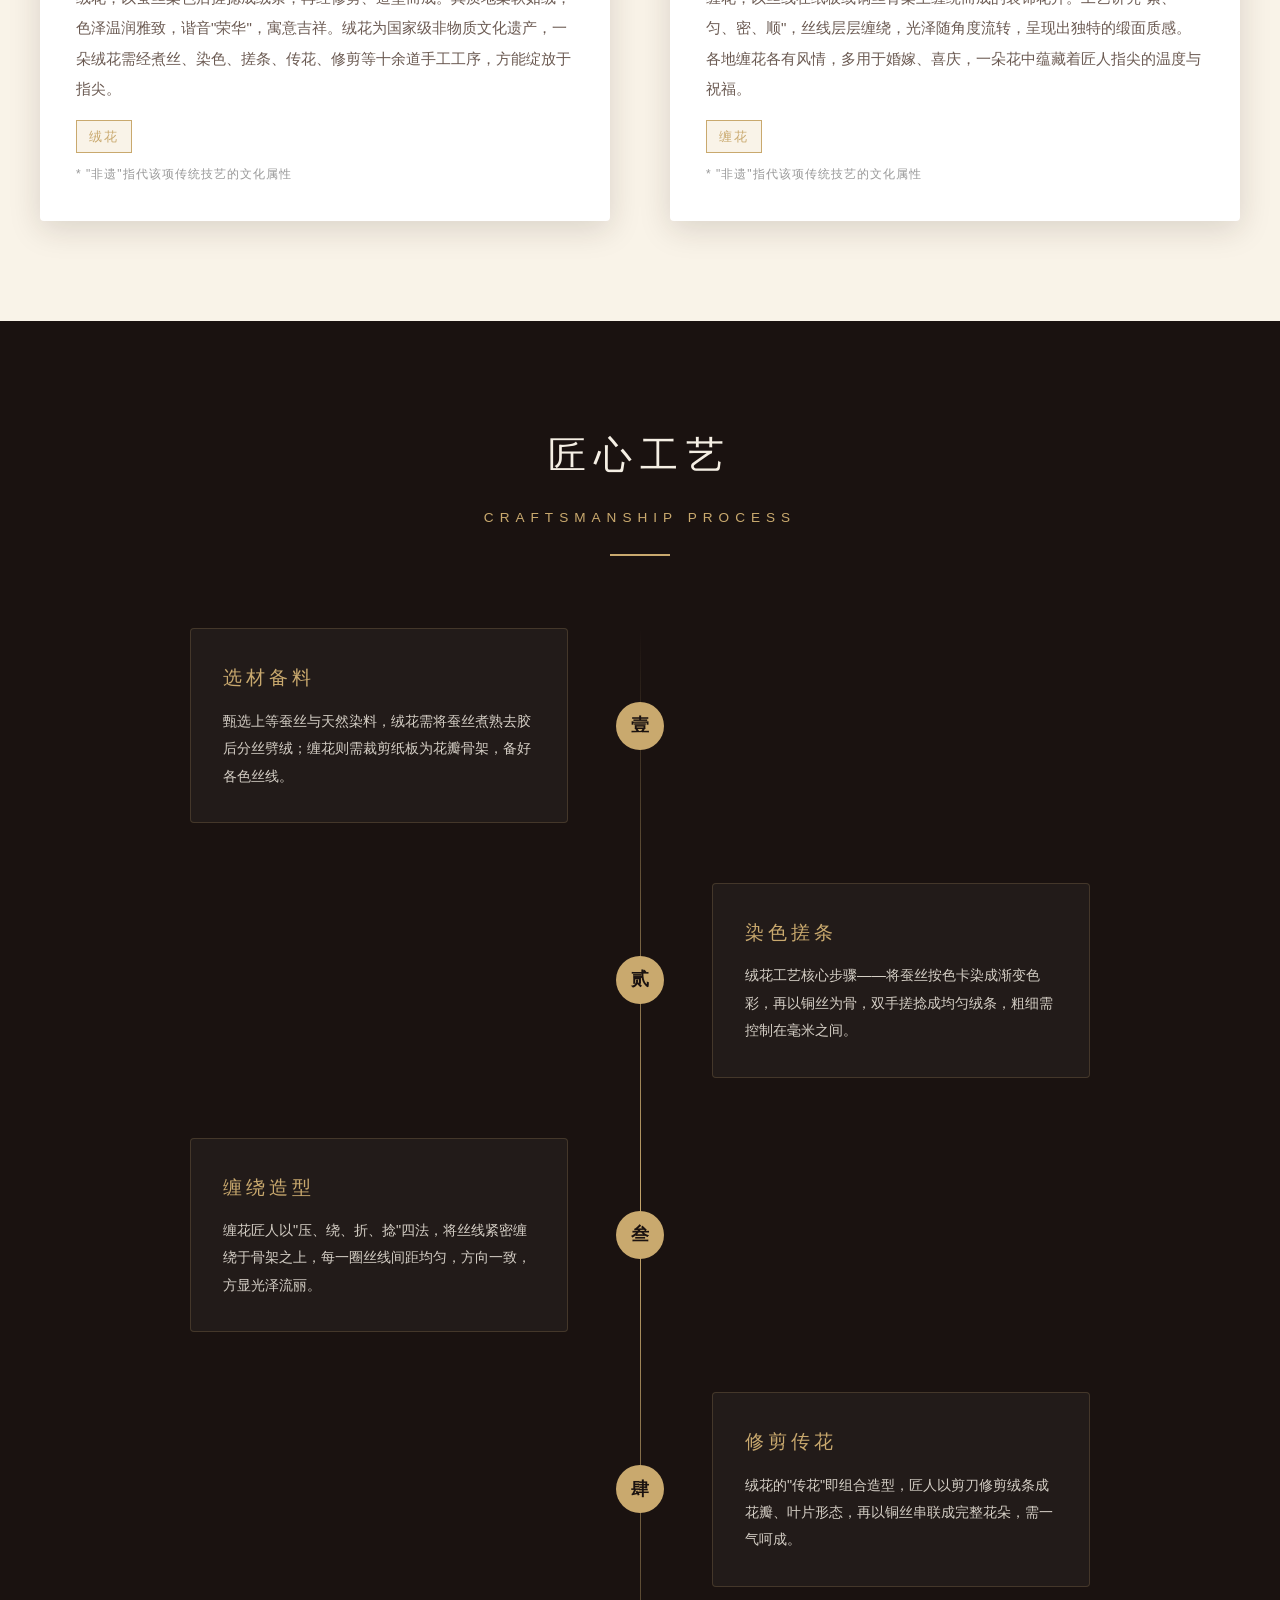
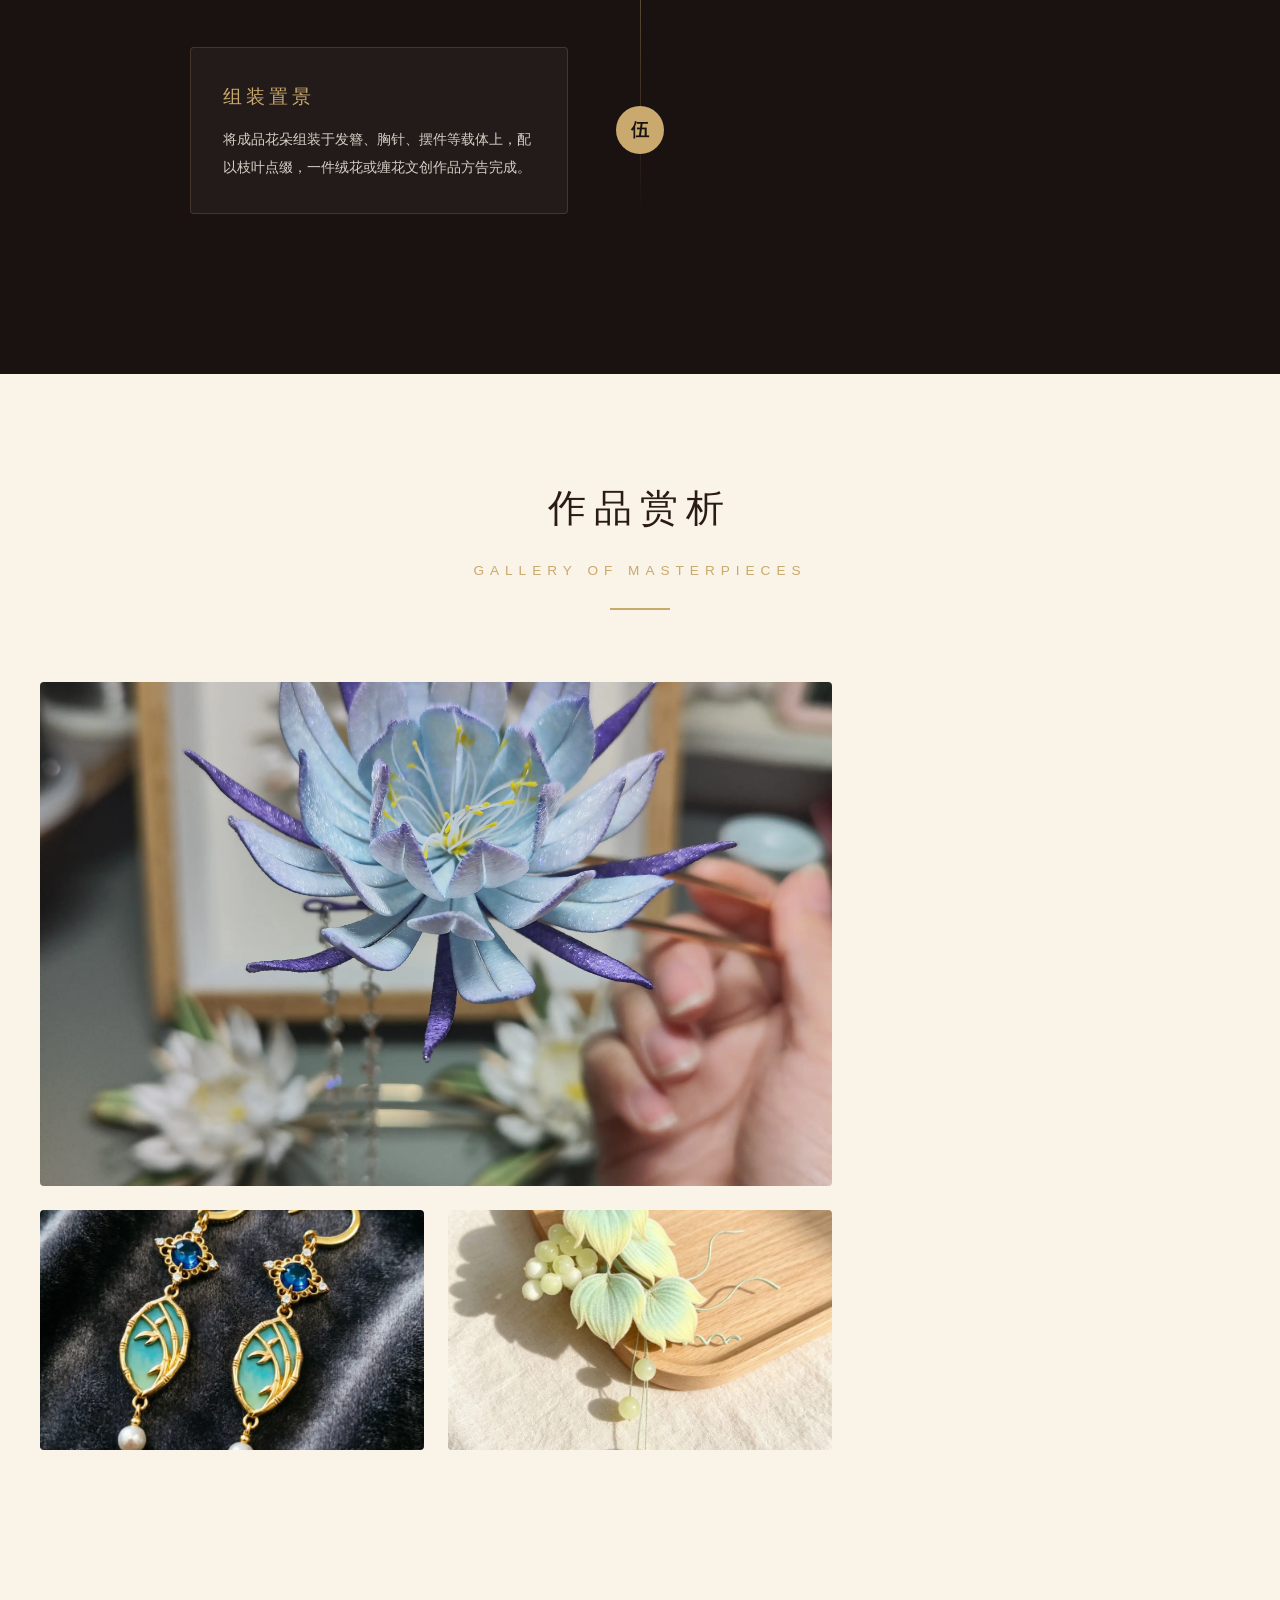
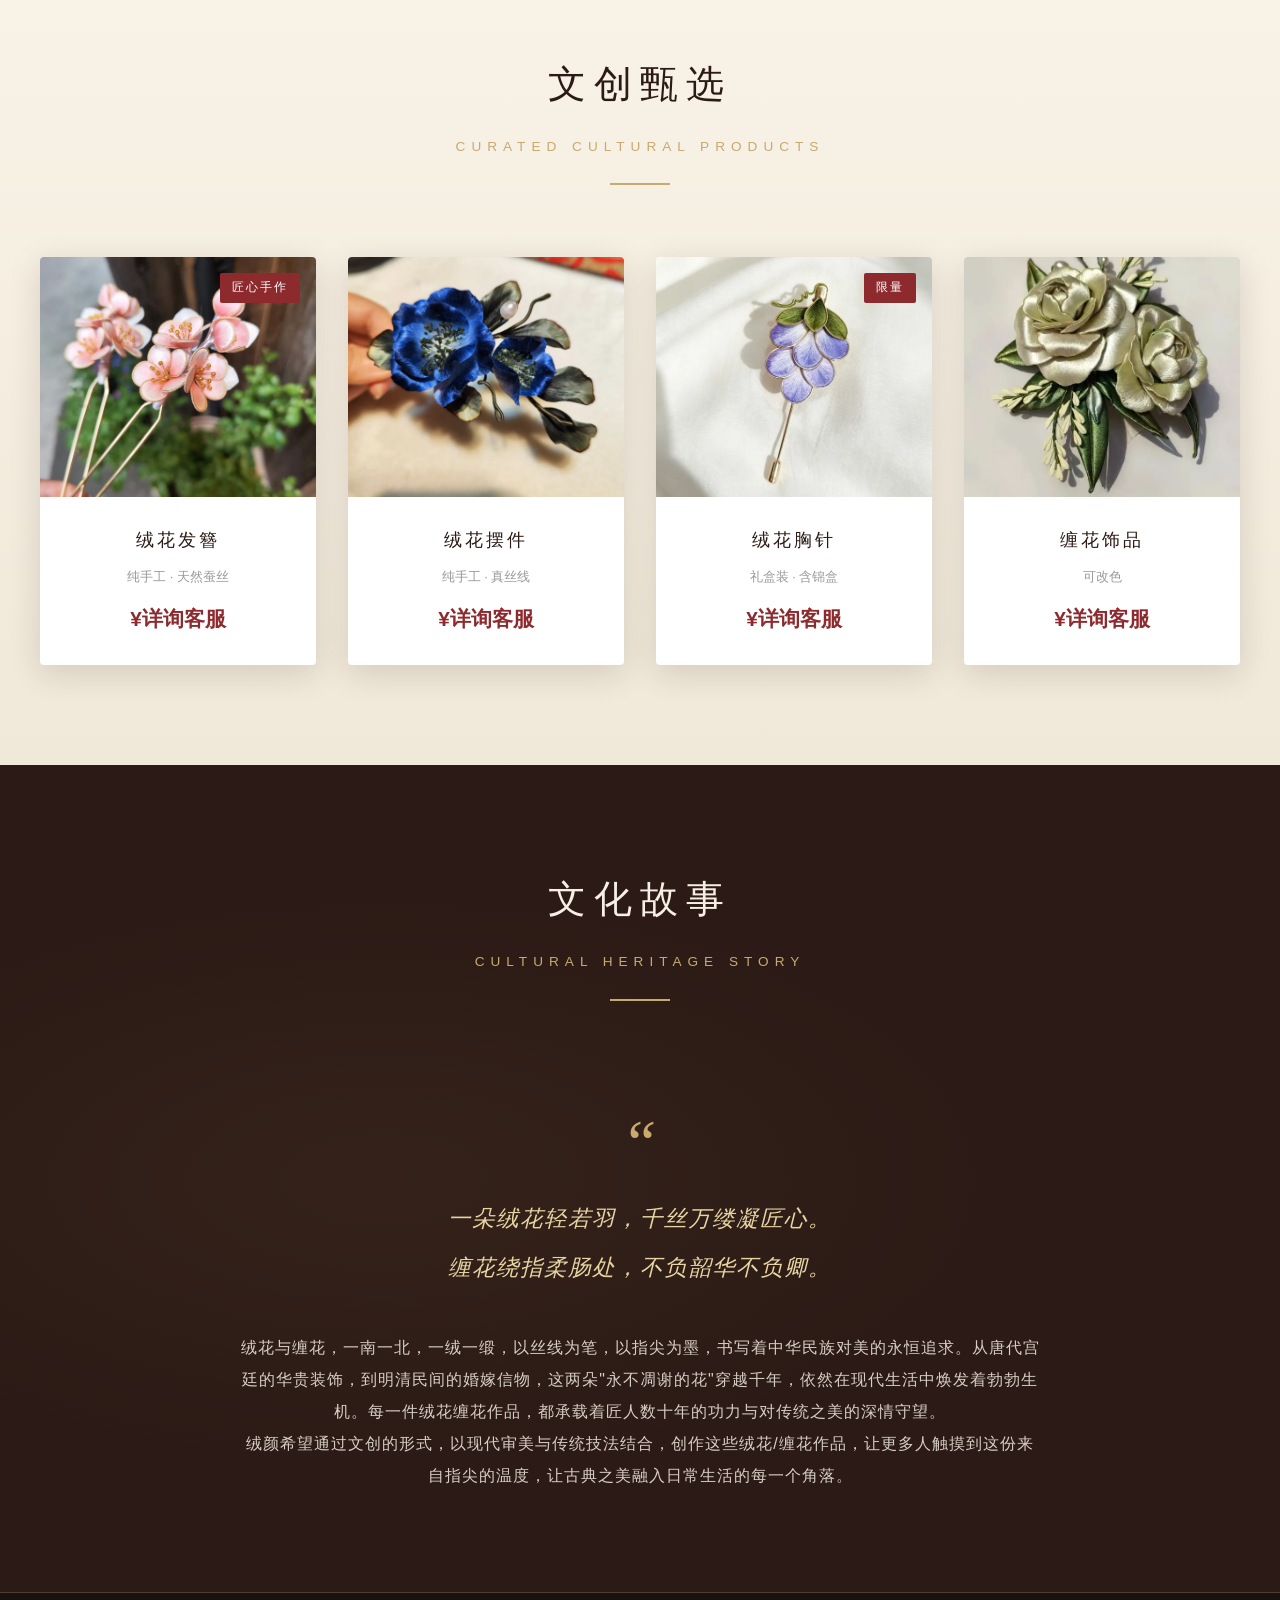
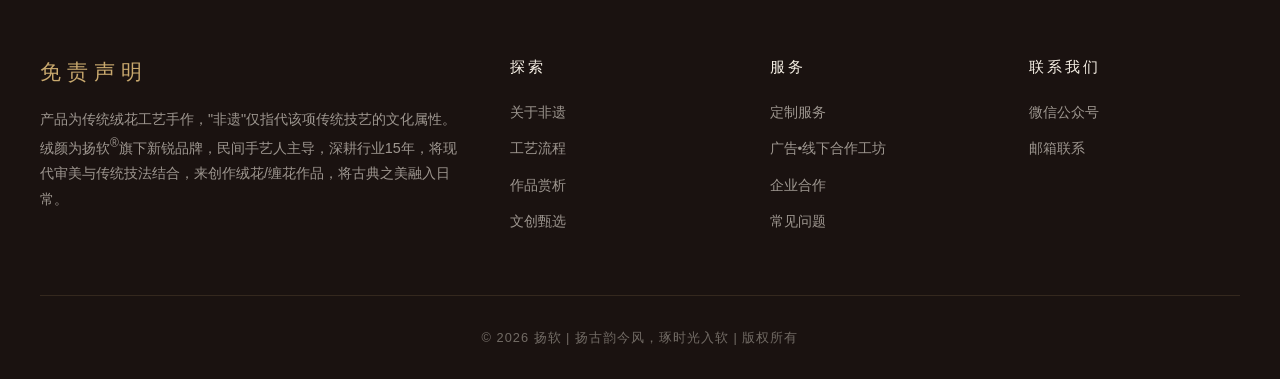
==== commit 1676f2da: "Update index.html" ====
--- a/index.html
+++ b/index.html
@@ -851,7 +851,7 @@
         <div class="nav-container">
             <a href="#" class="nav-logo" aria-label="绒颜 - 返回首页">
                <img class="nav-logo-icon" src="/logo.png" alt="绒颜Logo" width="40" height="40">
-                <span class="nav-logo-text">扬软共创</span>
+                <span class="nav-logo-text">RongYan</span>
             </a>
             <button class="mobile-menu-btn" aria-label="打开导航菜单" aria-expanded="false" aria-controls="main-nav">
                 <span></span><span></span><span></span>
@@ -873,10 +873,10 @@
             <div id="petals-container" aria-hidden="true"></div>
 
             <div class="hero-content">
-                <p class="hero-subtitle-top">RONGYAN · 扬州绒花缠花文创品牌</p>
+                <p class="hero-subtitle-top">Let Flowers Bloom at My Temples.让花开在鬓间</p>
                 <h1 class="hero-title">扬州<span>绒颜</span></h1>
                 <div class="hero-divider" aria-hidden="true"></div>
-                <p class="hero-desc">让花开在鬓间</p>
+                <p class="hero-desc">扬古韵今风，琢时光入软 | 扬软旗下文创品牌</p>
                 <a href="#about" class="hero-btn">探索非遗之美</a>
             </div>
 
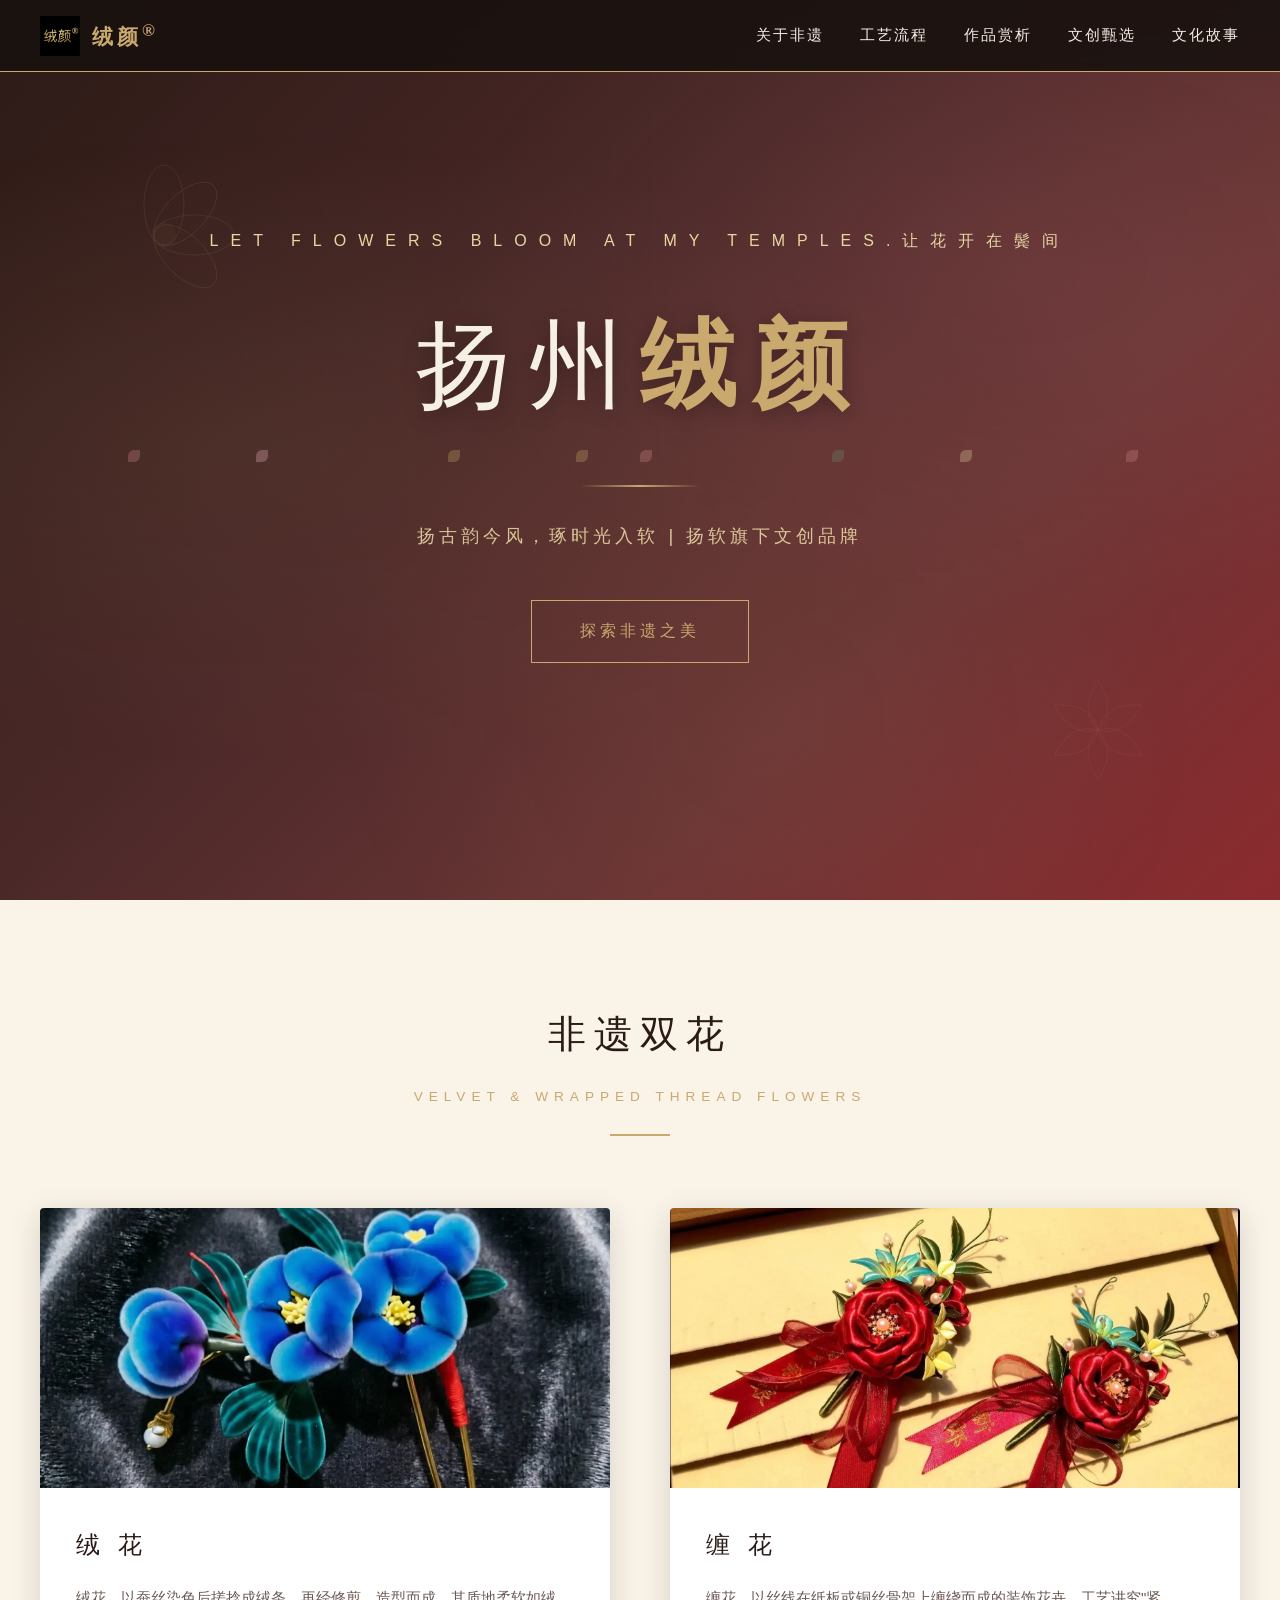
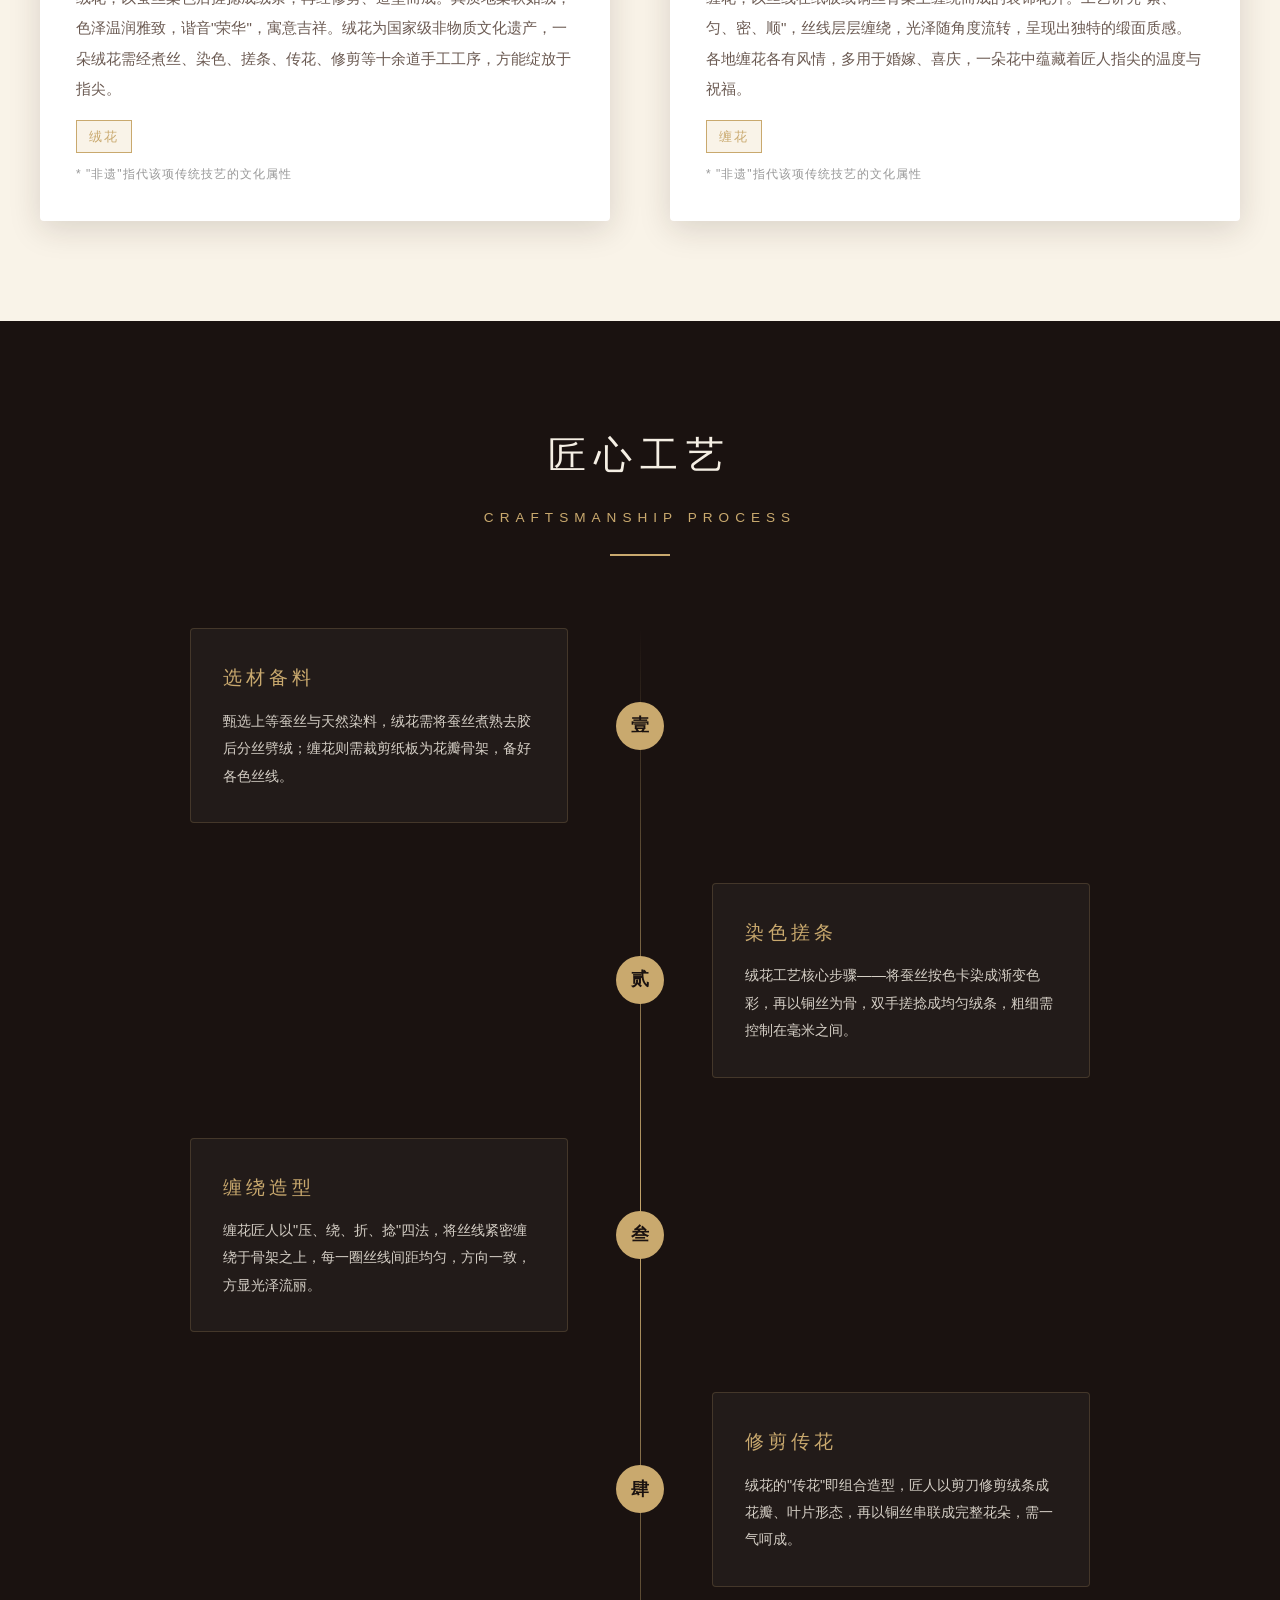
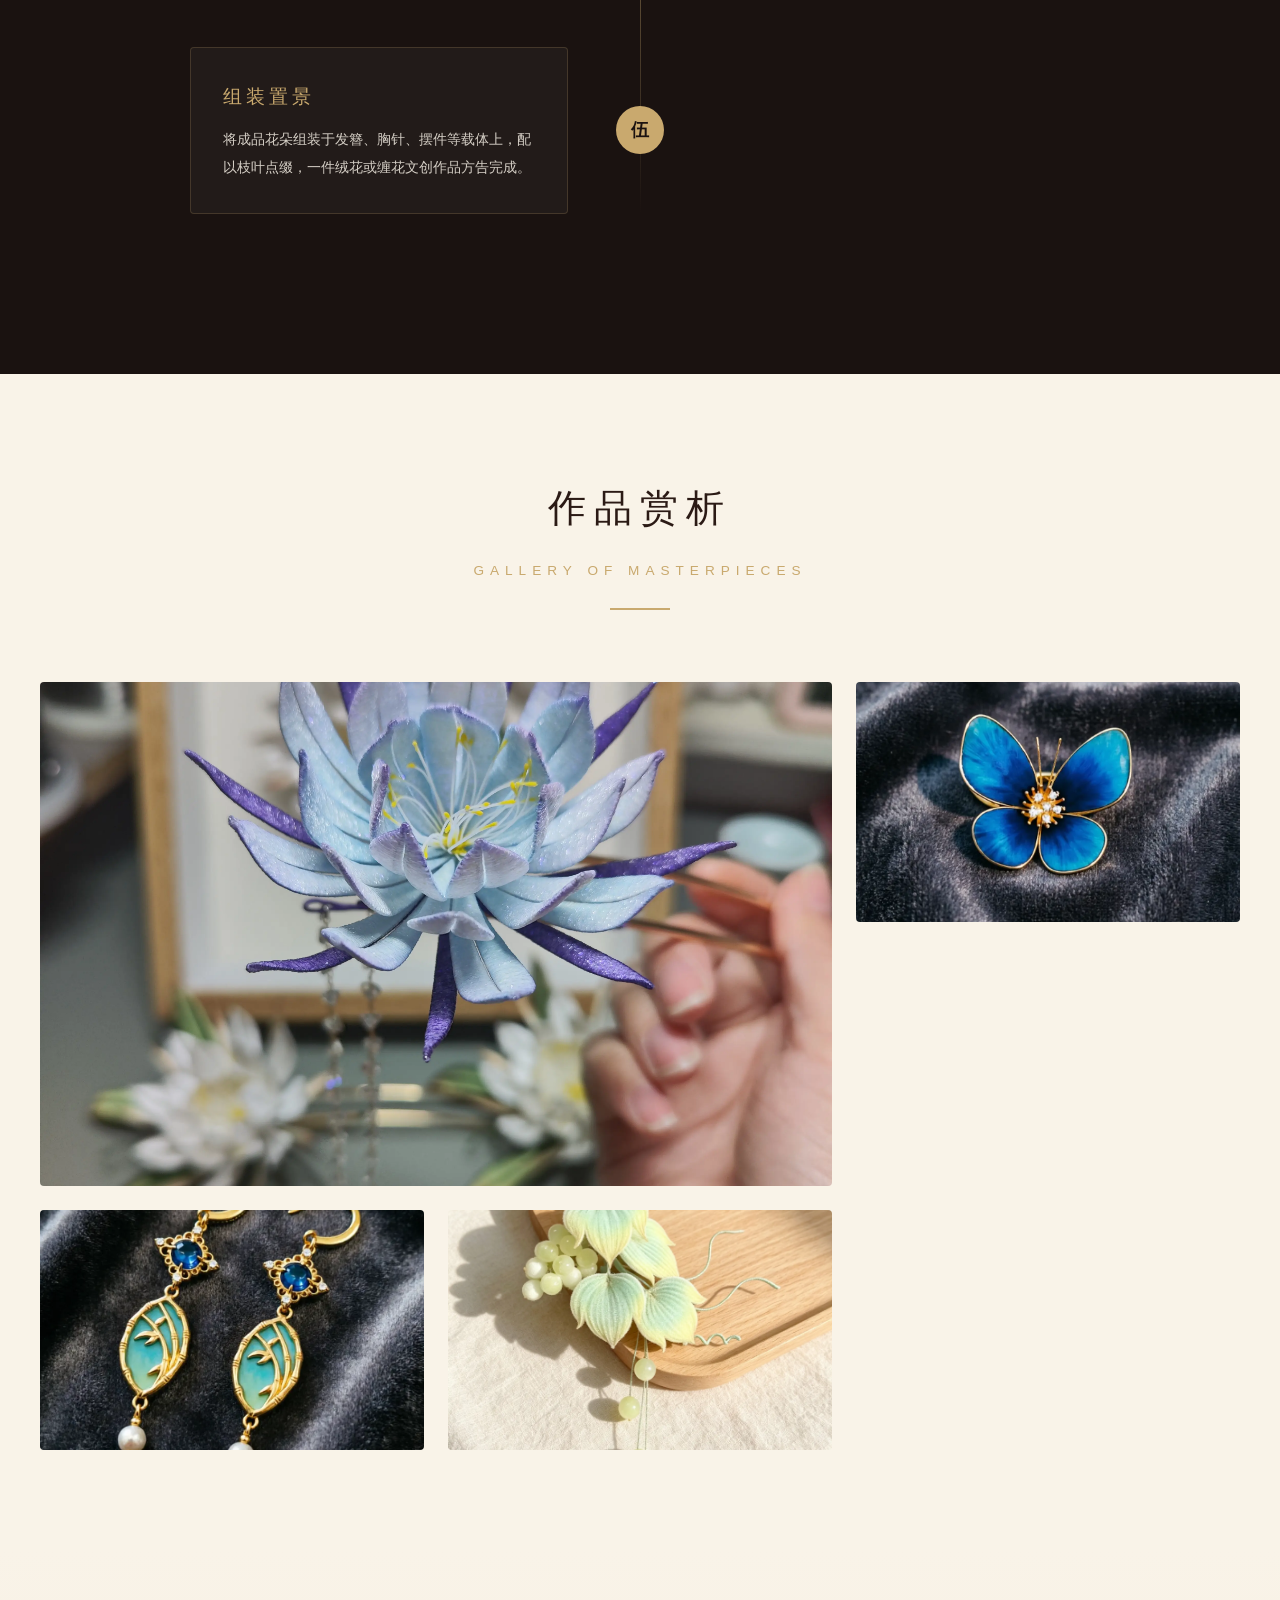
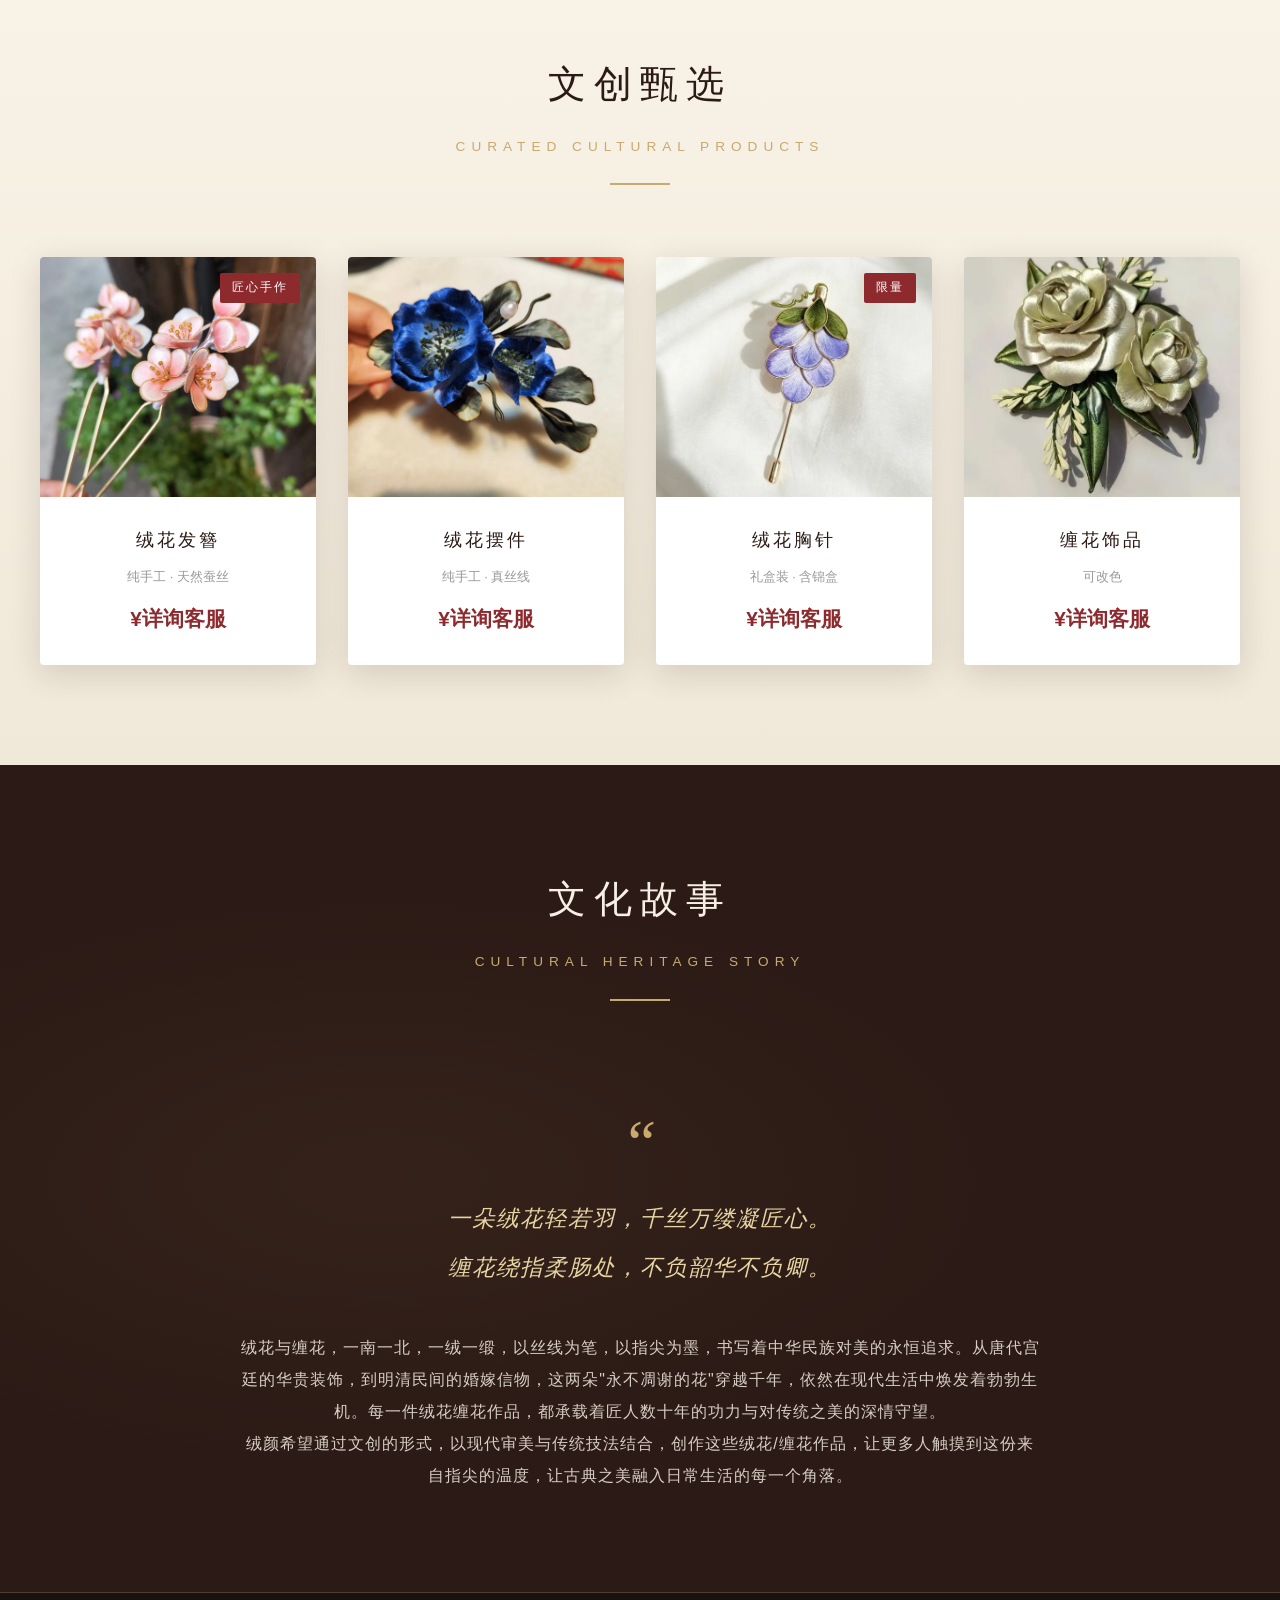
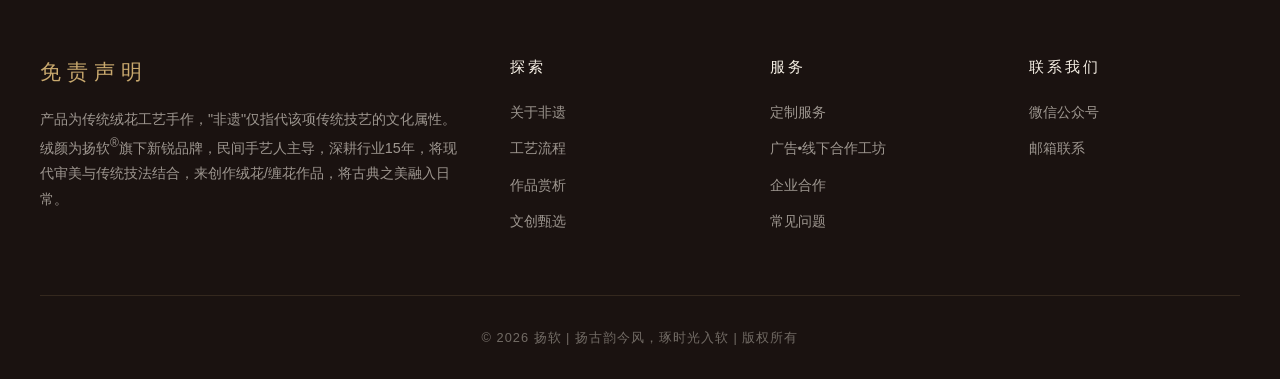
==== commit 372f3fe1: "Update index.html" ====
--- a/index.html
+++ b/index.html
@@ -851,7 +851,7 @@
         <div class="nav-container">
             <a href="#" class="nav-logo" aria-label="绒颜 - 返回首页">
                <img class="nav-logo-icon" src="/logo.png" alt="绒颜Logo" width="40" height="40">
-                <span class="nav-logo-text">RongYan</span>
+                <span class="nav-logo-text">绒颜<sup>&reg;</sup></span>
             </a>
             <button class="mobile-menu-btn" aria-label="打开导航菜单" aria-expanded="false" aria-controls="main-nav">
                 <span></span><span></span><span></span>
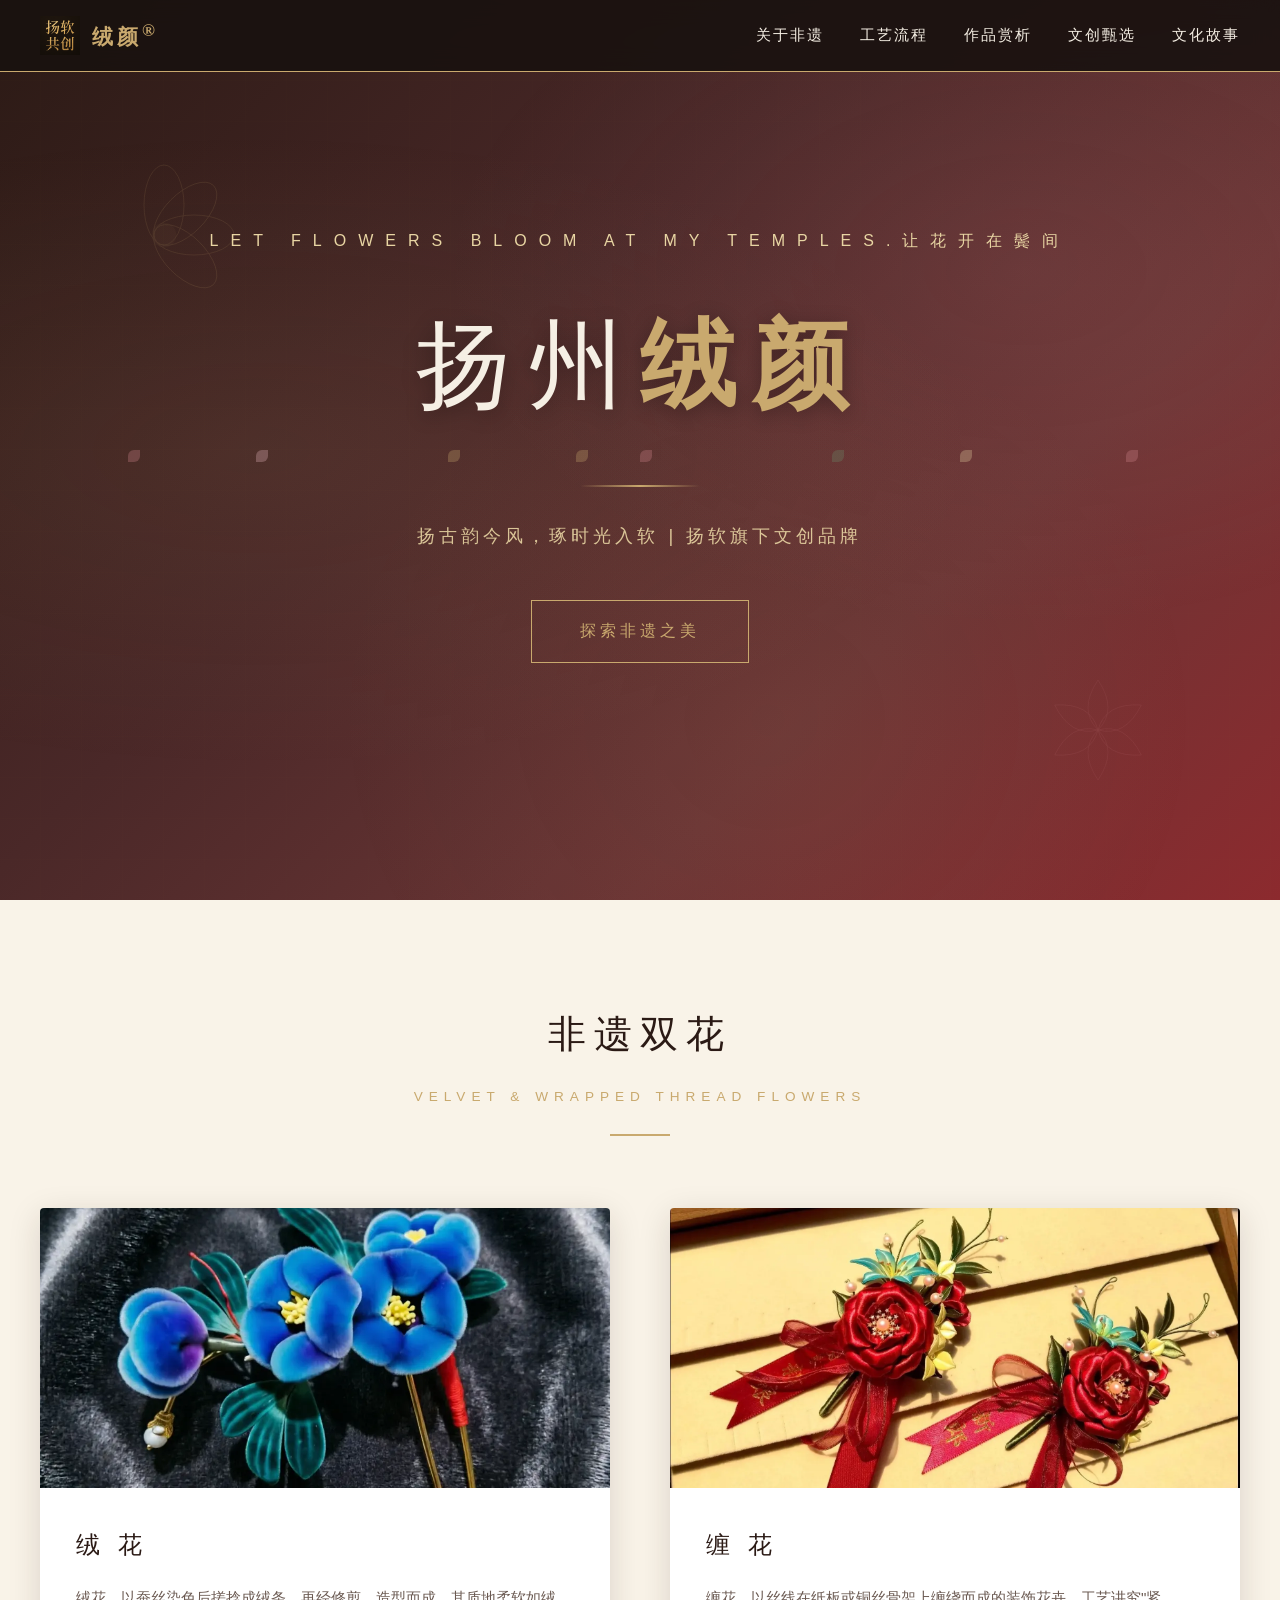
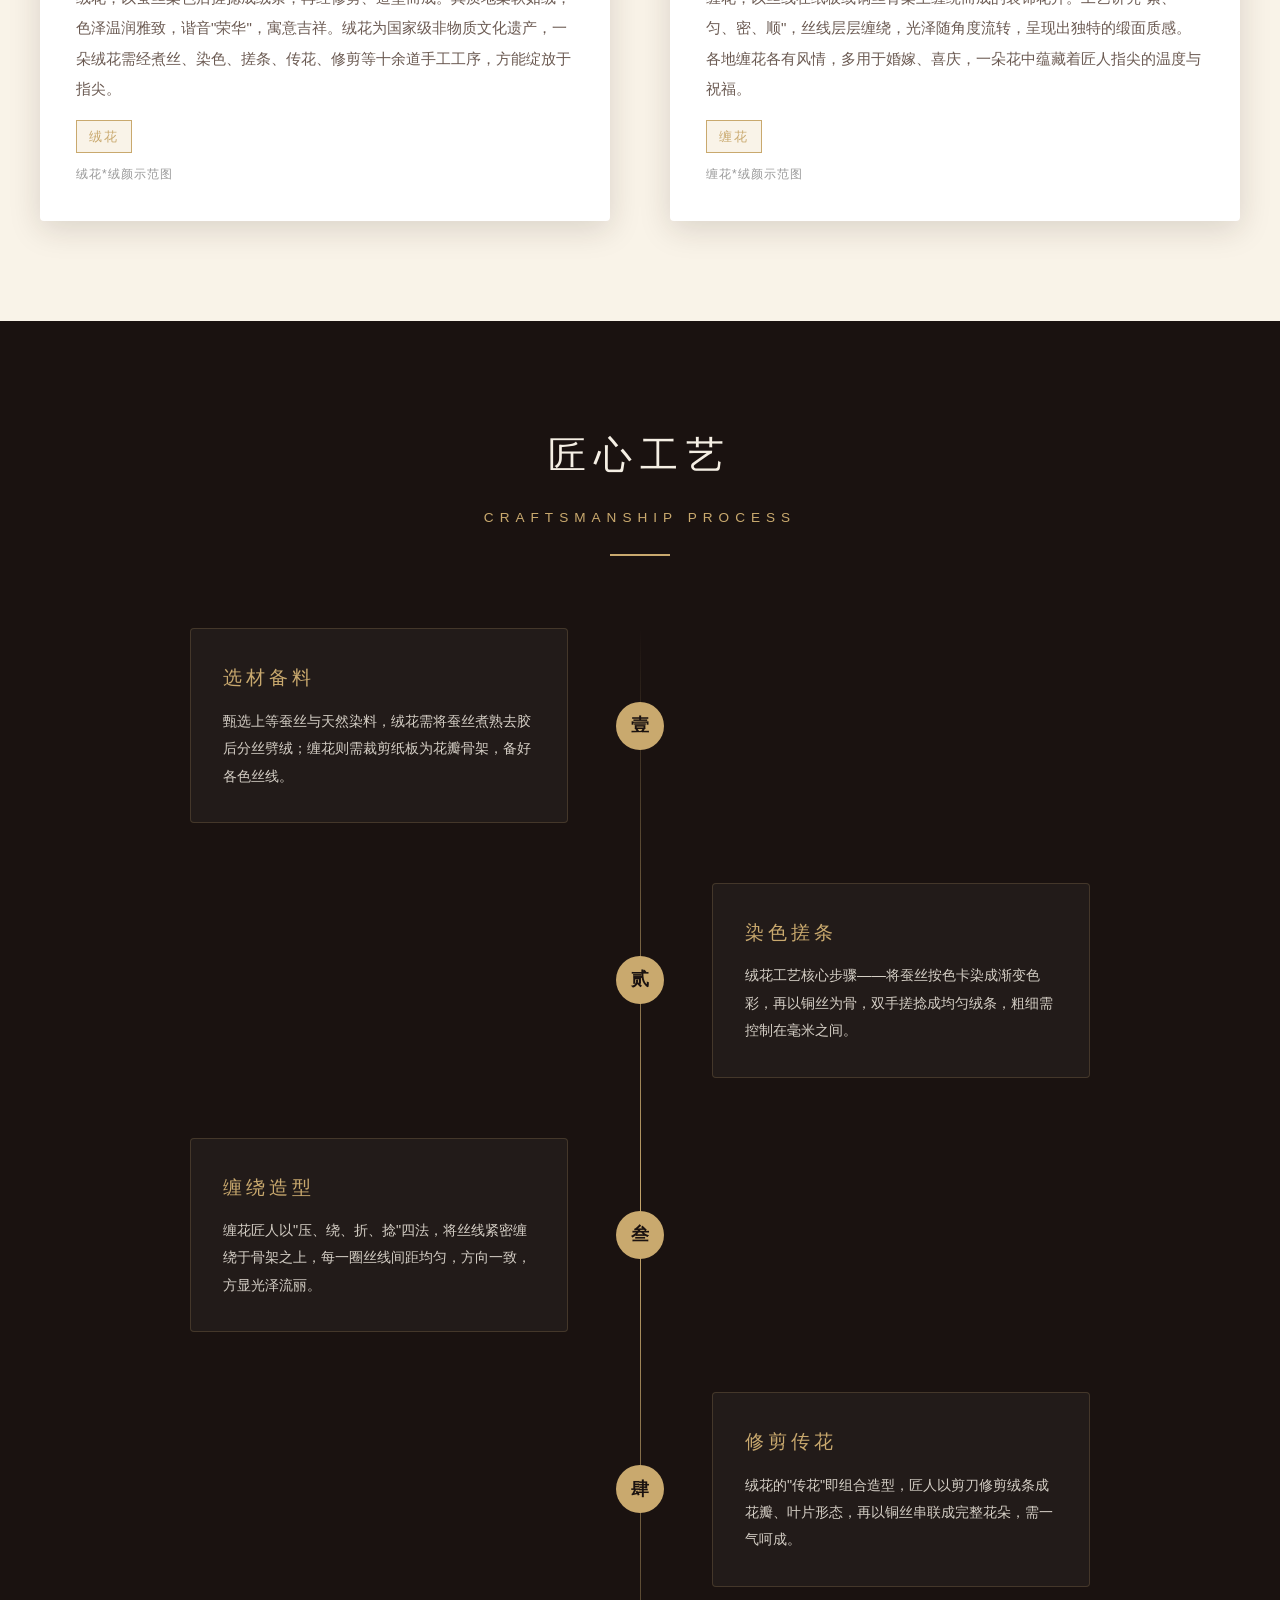
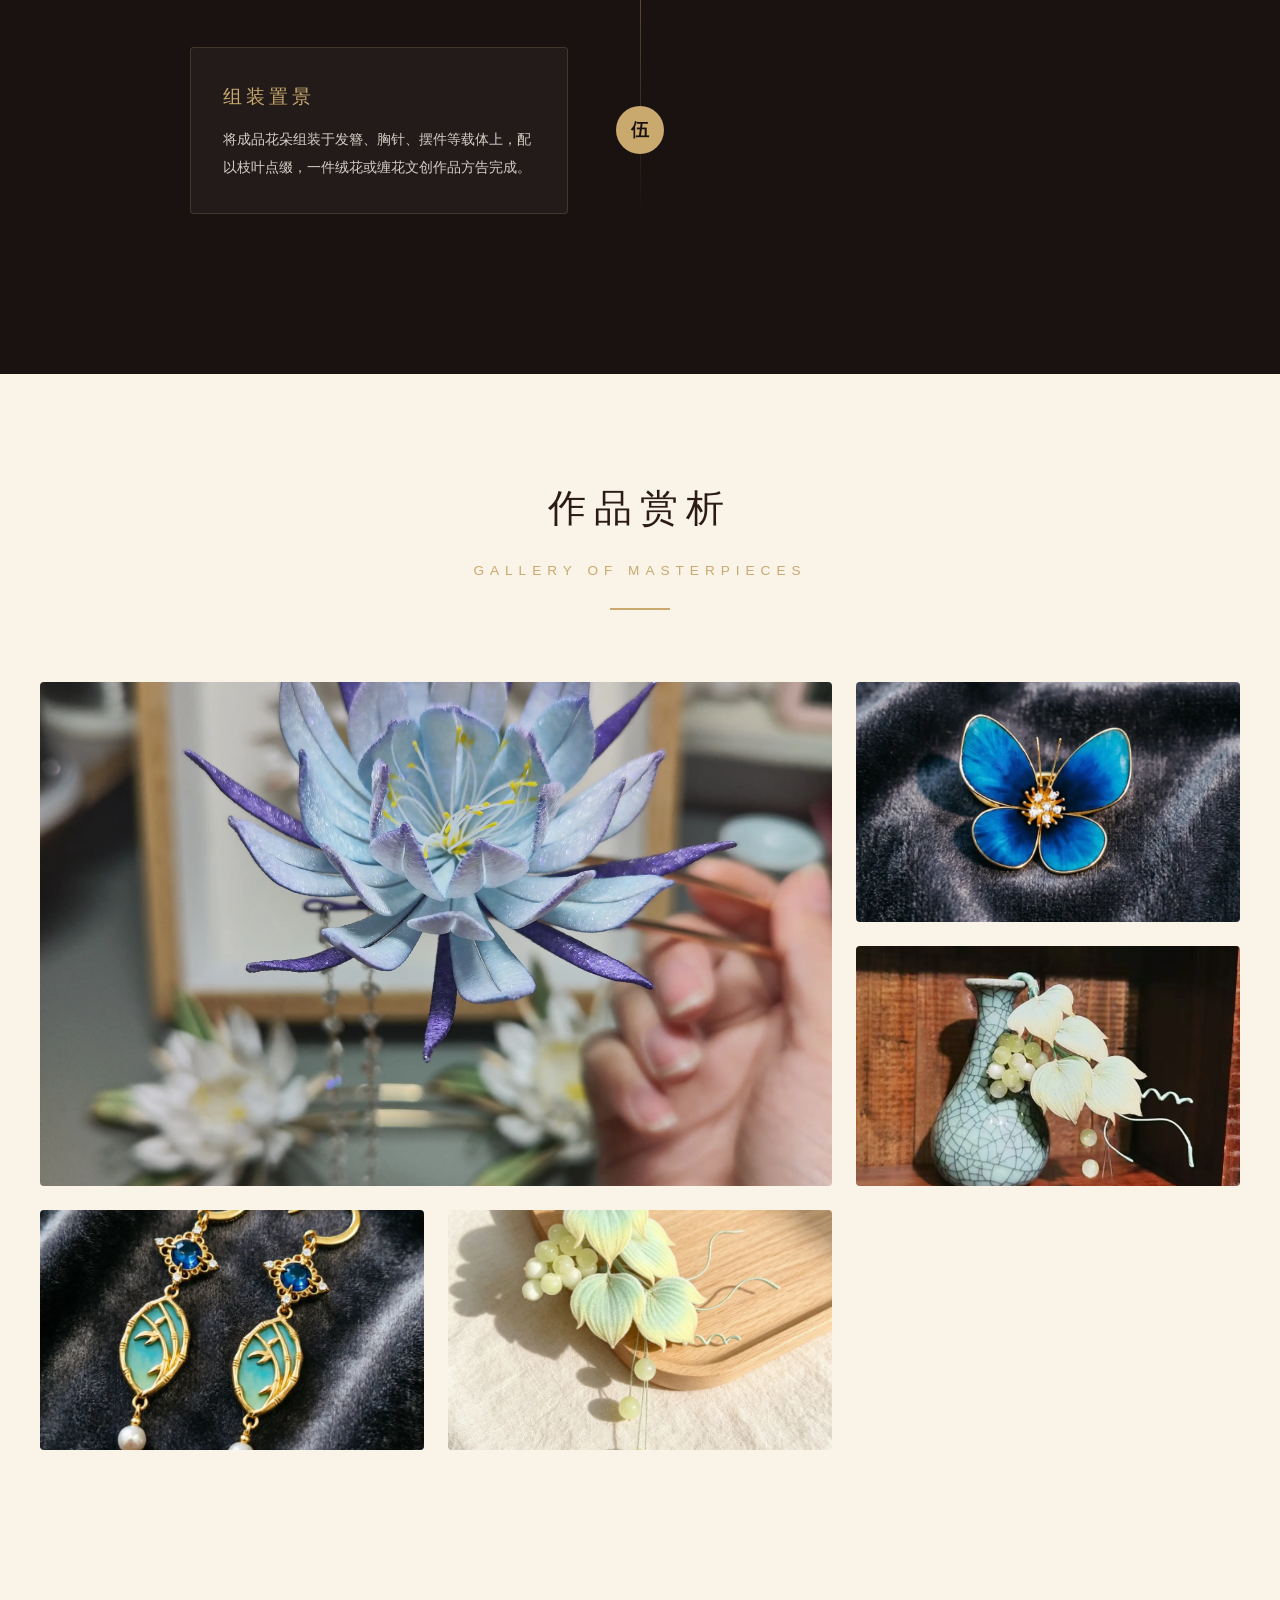
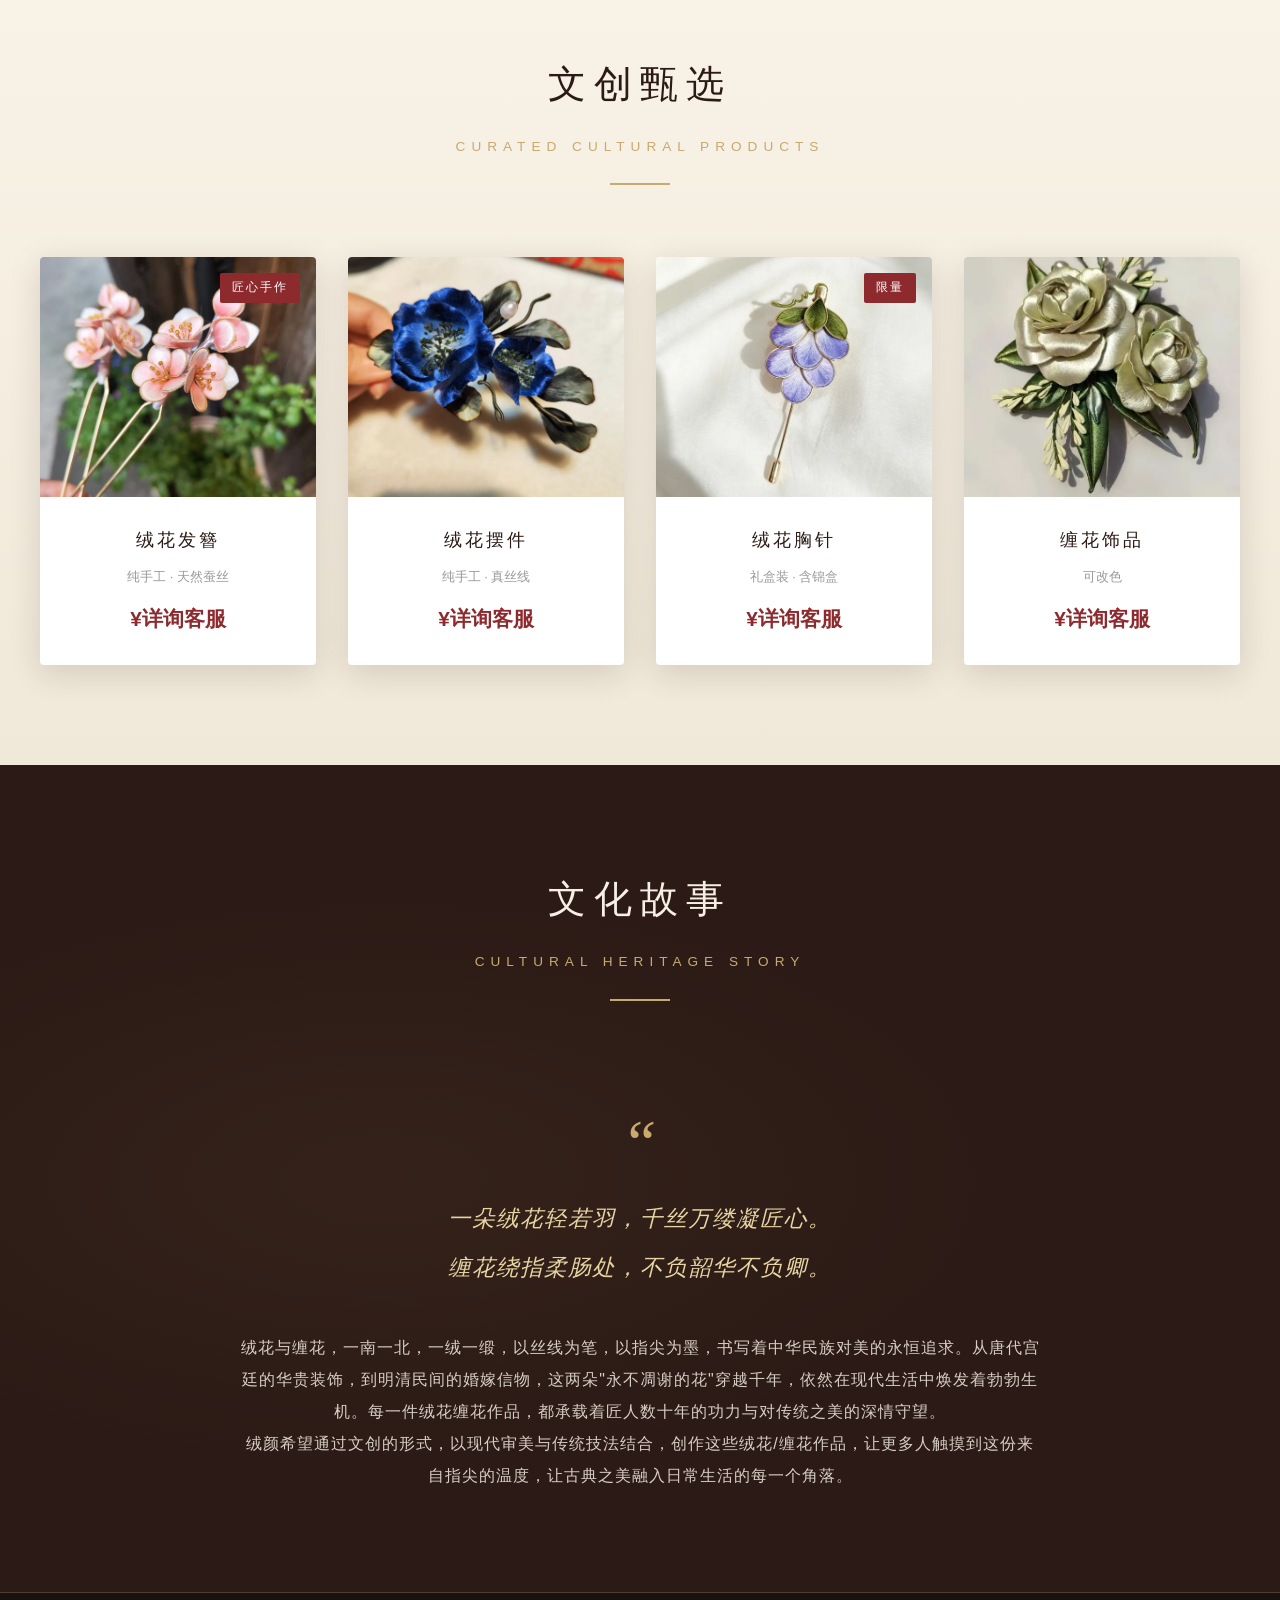
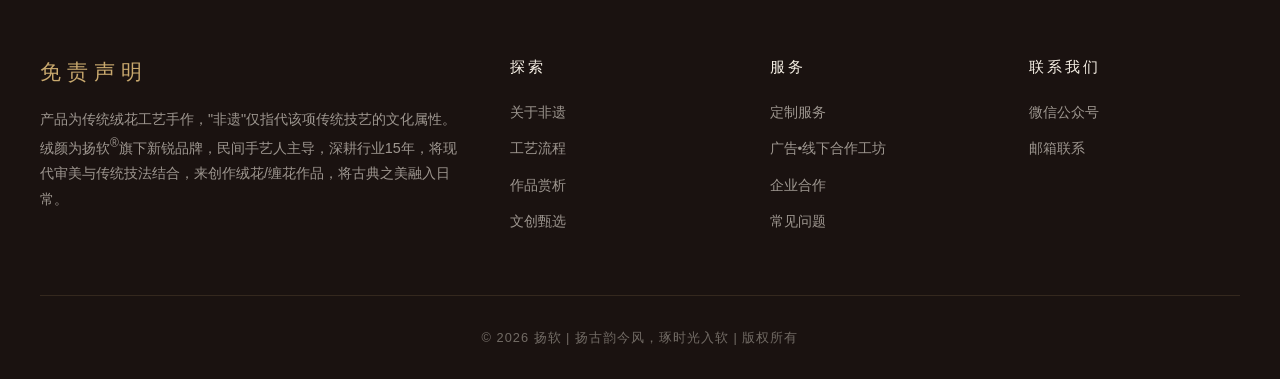
==== commit c01b7cd6: "Update index.html" ====
--- a/index.html
+++ b/index.html
@@ -919,7 +919,7 @@
                         <h3>绒 花</h3>
                         <p>绒花，以蚕丝染色后搓捻成绒条，再经修剪、造型而成。其质地柔软如绒，色泽温润雅致，谐音"荣华"，寓意吉祥。绒花为国家级非物质文化遗产，一朵绒花需经煮丝、染色、搓条、传花、修剪等十余道手工工序，方能绽放于指尖。</p>
                         <span class="tag">绒花</span>
-                        <span class="heritage-note">* "非遗"指代该项传统技艺的文化属性</span>
+                        <span class="heritage-note">绒花*绒颜示范图</span>
                     </div>
                 </article>
 
@@ -931,7 +931,7 @@
                         <h3>缠 花</h3>
                         <p>缠花，以丝线在纸板或铜丝骨架上缠绕而成的装饰花卉。工艺讲究"紧、匀、密、顺"，丝线层层缠绕，光泽随角度流转，呈现出独特的缎面质感。各地缠花各有风情，多用于婚嫁、喜庆，一朵花中蕴藏着匠人指尖的温度与祝福。</p>
                         <span class="tag">缠花</span>
-                        <span class="heritage-note">* "非遗"指代该项传统技艺的文化属性</span>
+                        <span class="heritage-note">缠花*绒颜示范图</span>
                     </div>
                 </article>
             </div>
@@ -1005,13 +1005,13 @@
                     </div>
                 </div>
 
-                <div class="gallery-item" tabindex="0" role="button" aria-label="查看绒颜《蝴蝶》绒花饰品" data-index="1">
+                <div class="gallery-item" tabindex="0" role="button" aria-label="查看绒颜《九尾》绒花饰品" data-index="1">
                     <div class="gallery-visual">
-                        <img src="img/gallery-2.webp" alt="绒颜《蝴蝶》绒花饰品" width="400" height="400" loading="lazy" decoding="async">
+                        <img src="img/gallery-2.webp" alt="绒颜《九尾》绒花饰品" width="400" height="400" loading="lazy" decoding="async">
                     </div>
                     <div class="gallery-overlay">
-                        <h4>《蝴蝶》</h4>
-                        <p>绒花 · 蝴蝶</p>
+                        <h4>《九尾》</h4>
+                        <p>绒花 · 九尾</p>
                     </div>
                 </div>
 
